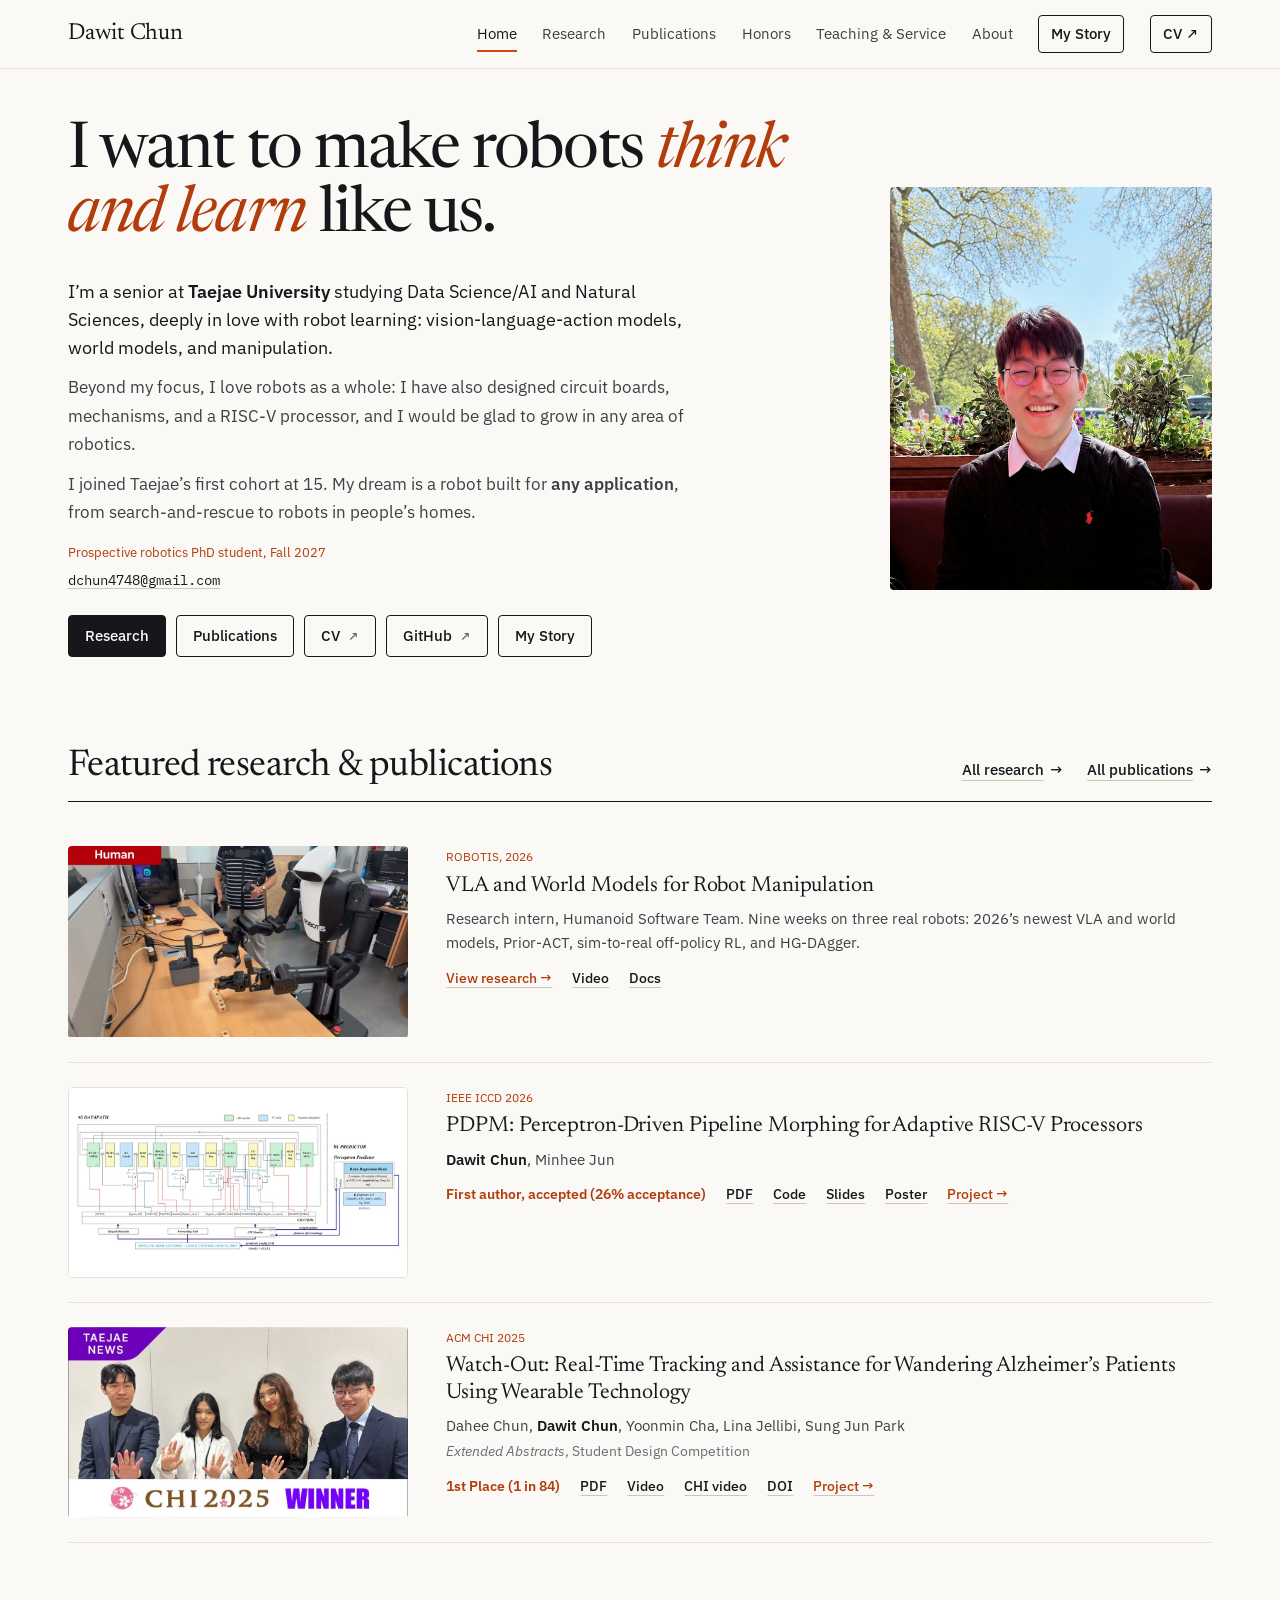
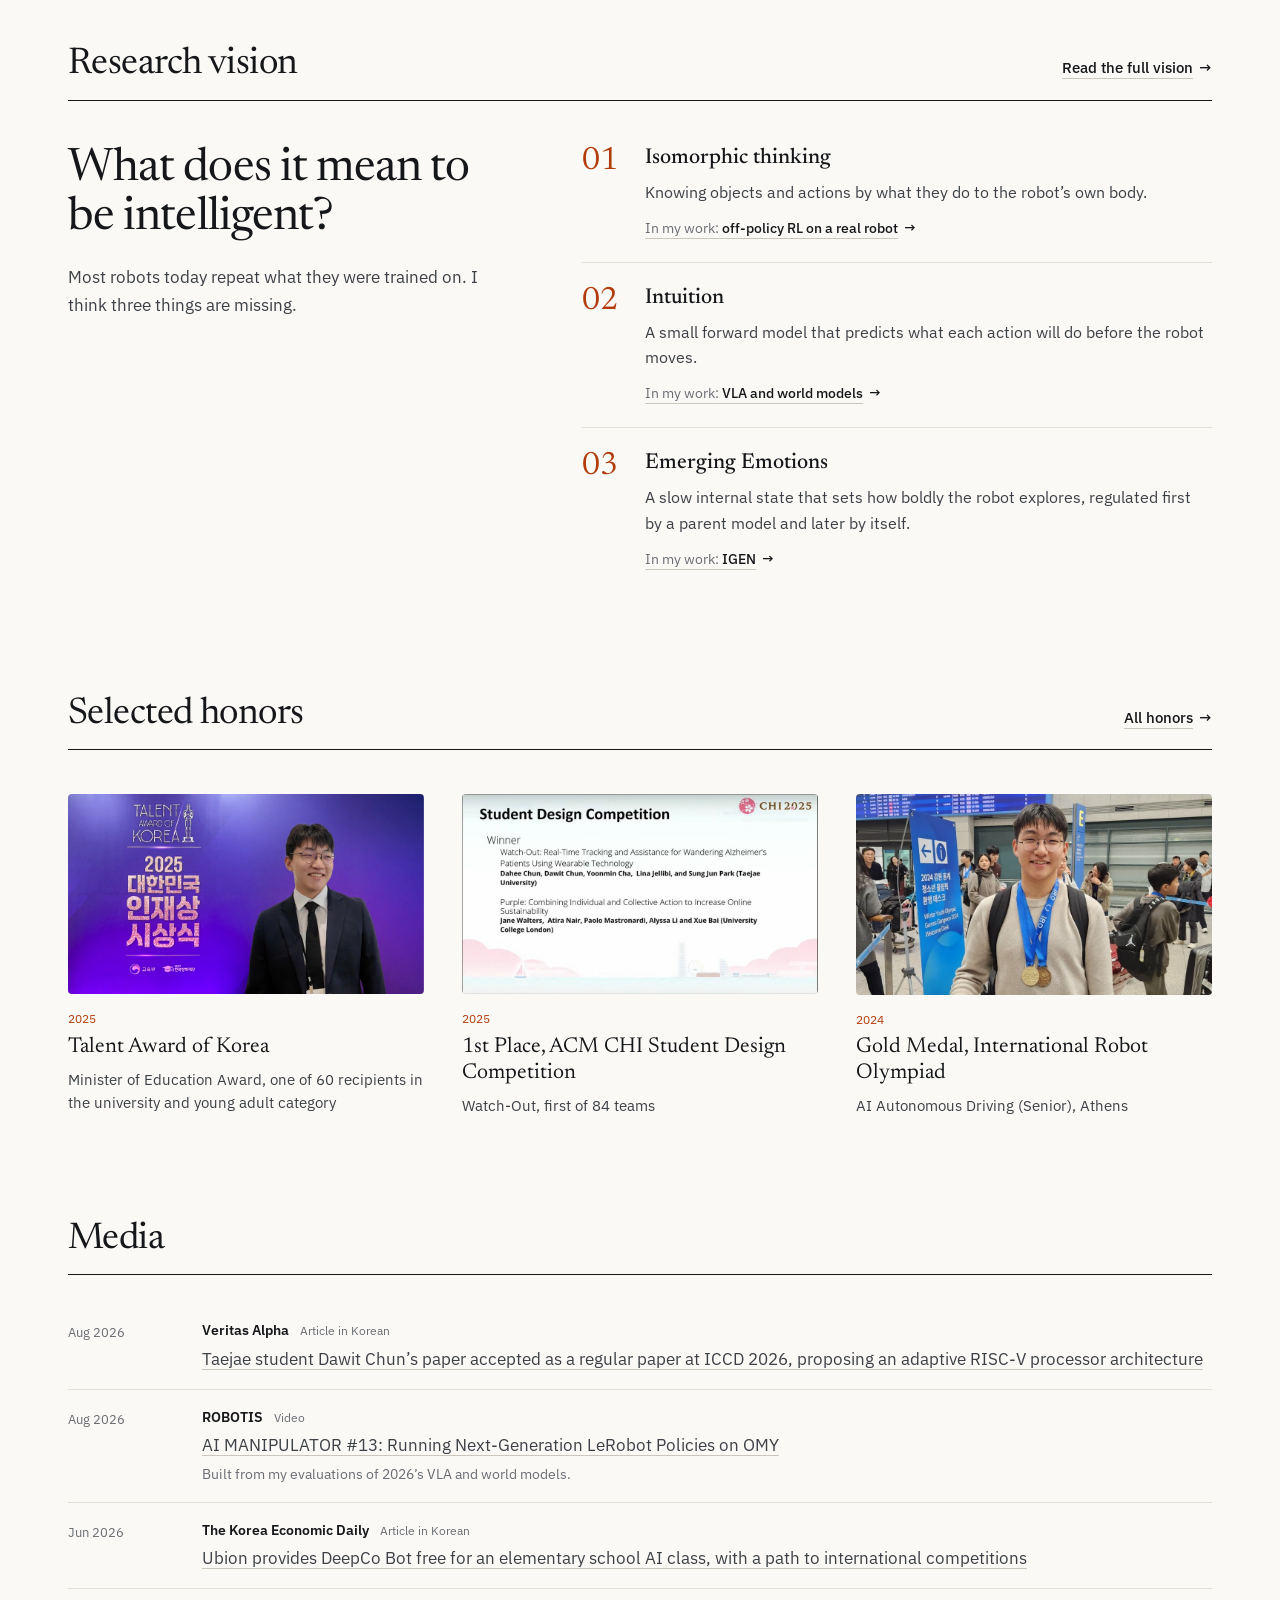
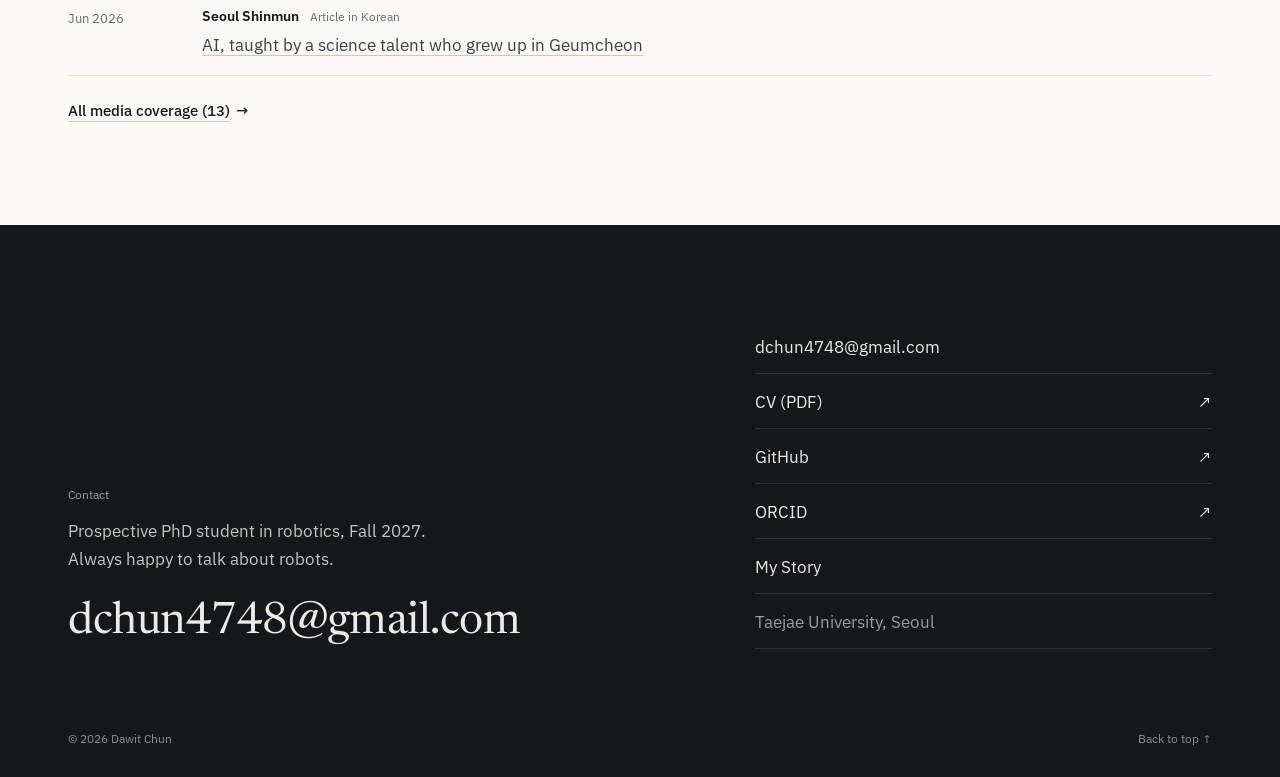
==== index.html @ 37a3cd51 "PDPM: ICCD 2026 slides (PDF and PowerPoint) and A0 poster" ====
<!DOCTYPE html>
<html lang="en">
<head>
  <meta charset="utf-8">
  <meta name="viewport" content="width=device-width, initial-scale=1">
  <title>Dawit Chun</title>
  <meta name="description" content="Dawit Chun, robot learning researcher and prospective PhD student for Fall 2027. Vision-language-action models, world models, and robot manipulation.">
  <link rel="canonical" href="https://da-dawit.github.io/">
  <meta property="og:type" content="profile">
  <meta property="og:site_name" content="Dawit Chun">
  <meta property="og:title" content="Dawit Chun">
  <meta property="og:description" content="Dawit Chun, robot learning researcher and prospective PhD student for Fall 2027. Vision-language-action models, world models, and robot manipulation.">
  <meta property="og:url" content="https://da-dawit.github.io/">
  <meta property="og:image" content="https://da-dawit.github.io/assets/figures/home/portrait.jpg">
  <meta property="og:image:alt" content="Dawit Chun">
  <meta name="twitter:card" content="summary">
  <script type="application/ld+json">{"@context": "https://schema.org", "@type": "WebSite", "name": "Dawit Chun", "alternateName": ["da-dawit.github.io"], "url": "https://da-dawit.github.io/"}</script>
  <script type="application/ld+json">{"@context": "https://schema.org", "@type": "Person", "@id": "https://da-dawit.github.io/#dawit", "name": "Dawit Chun", "url": "https://da-dawit.github.io/", "image": "https://da-dawit.github.io/assets/figures/home/portrait.jpg", "description": "Robot learning researcher and prospective PhD student for Fall 2027, working on vision-language-action models, world models, and robot manipulation.", "affiliation": {"@type": "CollegeOrUniversity", "name": "Taejae University", "url": "https://www.taejae.ac.kr"}, "knowsAbout": ["Robot learning", "Vision-language-action models", "World models", "Robot manipulation", "Imitation learning"], "sameAs": ["https://scholar.google.com/citations?user=zwaExRQAAAAJ", "https://orcid.org/0009-0002-4563-363X", "https://github.com/da-dawit"]}</script>
  <link rel="icon" href="assets/favicon.svg" type="image/svg+xml">
  <script>document.documentElement.classList.add('js')</script>
  <link rel="preconnect" href="https://fonts.googleapis.com">
  <link rel="preconnect" href="https://fonts.gstatic.com" crossorigin>
  <link rel="stylesheet" href="https://fonts.googleapis.com/css2?family=IBM+Plex+Mono:wght@400;500&family=IBM+Plex+Sans:ital,wght@0,400;0,500;0,600;1,400&family=Newsreader:ital,opsz,wght@0,6..72,300..600;1,6..72,300..600&display=swap">
  <link rel="stylesheet" href="assets/css/style.css?v=202611020200">
  <script src="assets/js/main.js?v=202611020200" defer></script>
</head>
<body id="top">
  <a class="skip-link" href="#main">Skip to content</a>

  <header class="site-header">
    <div class="container site-header__inner">
      <a class="brand" href="index.html">Dawit Chun</a>
      <button class="nav-toggle" type="button" aria-expanded="false" aria-controls="site-nav" aria-label="Open menu">
        <span class="nav-toggle__bar"></span>
        <span class="nav-toggle__bar"></span>
      </button>
      <nav class="nav" id="site-nav" aria-label="Primary">
        <ul class="nav__list">
          <li><a class="nav__link" href="index.html" aria-current="page">Home</a></li>
          <li><a class="nav__link" href="research.html">Research</a></li>
          <li><a class="nav__link" href="publications.html">Publications</a></li>
          <li><a class="nav__link" href="honors.html">Honors</a></li>
          <li><a class="nav__link" href="teaching.html">Teaching &amp; Service</a></li>
          <li><a class="nav__link" href="journey.html">About</a></li>
          <li><a class="nav__link nav__link--btn" href="story.html">My Story</a></li>
          <li><a class="nav__link nav__link--cv" href="assets/CV_DawitChun.pdf" target="_blank" rel="noopener">CV <span aria-hidden="true">↗</span></a></li>
        </ul>
      </nav>
    </div>
  </header>

  <main id="main">
    <section class="hero">
      <div class="container hero__grid">
        <div class="hero__text">
          <h1 class="hero__title intro" style="--i: 0">I want to make robots <em>think and learn</em> like us.</h1>
          <p class="hero__lede intro" style="--i: 2">I’m a senior at <strong>Taejae University</strong> studying Data Science/AI and Natural Sciences, deeply in love with robot learning: vision-language-action models, world models, and manipulation.</p>
          <p class="hero__story intro" style="--i: 3">Beyond my focus, I love robots as a whole: I have also designed circuit boards, mechanisms, and a RISC-V processor, and I would be glad to grow in any area of robotics.</p>
          <p class="hero__story intro" style="--i: 4">I joined Taejae’s first cohort at 15. My dream is a robot built for <strong>any application</strong>, from search-and-rescue to robots in people’s homes.</p>
          <p class="hero__status intro" style="--i: 5">Prospective robotics PhD student, Fall 2027</p>
          <p class="hero__contact intro" style="--i: 5"><a href="mailto:dchun4748@gmail.com">dchun4748@gmail.com</a></p>
          <div class="hero__actions intro" style="--i: 6">
            <a class="btn btn--solid" href="research.html">Research</a>
            <a class="btn" href="publications.html">Publications</a>
            <a class="btn" href="assets/CV_DawitChun.pdf" target="_blank" rel="noopener">CV <span class="btn__ext" aria-hidden="true">↗</span></a>
            <a class="btn" href="https://github.com/da-dawit" target="_blank" rel="noopener">GitHub <span class="btn__ext" aria-hidden="true">↗</span></a>
            <a class="btn" href="story.html">My Story</a>
          </div>
        </div>
        <figure class="hero__portrait intro" style="--i: 2">
          <img src="assets/figures/home/portrait.jpg" width="716" height="806" alt="Dawit Chun smiling at an outdoor table, with trees and plants behind him">
        </figure>
      </div>
    </section>

    <section class="section" id="featured" aria-labelledby="featured-title">
      <div class="container">
        <header class="bar reveal">
          <h2 class="bar__title" id="featured-title">Featured research &amp; publications</h2>
          <p class="bar__links"><a class="link-arrow bar__link" href="research.html">All research</a><a class="link-arrow bar__link" href="publications.html">All publications</a></p>
        </header>
        <ol class="works">
          <li class="work reveal">
            <a class="work__media" href="research.html#robot-learning" tabindex="-1" aria-hidden="true"><video data-teaser muted loop playsinline preload="metadata" width="960" height="540" poster="assets/figures/home/robotis-teaser-poster.jpg"><source src="assets/figures/home/robotis-teaser.mp4" type="video/mp4"></video></a>
            <div class="work__body">
              <p class="work__label">ROBOTIS, 2026</p>
              <h3 class="work__title"><a href="research.html#robot-learning">VLA and World Models for Robot Manipulation</a></h3>
              <p class="work__meta">Research intern, Humanoid Software Team. Nine weeks on three real robots: 2026’s newest VLA and world models, Prior-ACT, sim-to-real off-policy RL, and HG-DAgger.</p>
              <div class="work__links"><a class="pill-link pill-link--accent" href="research.html#robot-learning">View research →</a><a class="pill-link" href="https://www.youtube.com/watch?v=lZhRQvXYnh8" target="_blank" rel="noopener">Video</a><a class="pill-link" href="https://docs.robotis.com/docs/systems/omy/resources/technical_story/vla_lerobotnative" target="_blank" rel="noopener">Docs</a></div>
            </div>
          </li>
          <li class="work reveal">
            <a class="work__media work__media--light" href="research.html#pdpm" tabindex="-1" aria-hidden="true"><img src="assets/figures/home/pdpm-architecture-card.jpg" width="960" height="540" loading="lazy" alt=""></a>
            <div class="work__body">
              <p class="work__label">IEEE ICCD 2026</p>
              <h3 class="work__title"><a href="research.html#pdpm">PDPM: Perceptron-Driven Pipeline Morphing for Adaptive RISC-V Processors</a></h3>
              <p class="work__authors"><strong>Dawit Chun</strong>, Minhee Jun</p>
              <div class="work__links"><span class="badge">First author, accepted (26% acceptance)</span><a class="pill-link" href="assets/papers/PDPM_ICCD2026.pdf" target="_blank" rel="noopener">PDF</a><a class="pill-link" href="https://github.com/da-dawit/pdpm-riscv" target="_blank" rel="noopener">Code</a><a class="pill-link" href="assets/papers/PDPM_ICCD2026_Slides.pdf" target="_blank" rel="noopener">Slides</a><a class="pill-link" href="assets/papers/PDPM_ICCD2026_Poster.pdf" target="_blank" rel="noopener">Poster</a><a class="pill-link pill-link--accent" href="research.html#pdpm">Project →</a></div>
            </div>
          </li>
          <li class="work reveal">
            <a class="work__media" href="research.html#watch-out" tabindex="-1" aria-hidden="true"><img src="assets/figures/home/chi-winner.jpg" width="960" height="540" loading="lazy" alt=""></a>
            <div class="work__body">
              <p class="work__label">ACM CHI 2025</p>
              <h3 class="work__title"><a href="research.html#watch-out">Watch-Out: Real-Time Tracking and Assistance for Wandering Alzheimer’s Patients Using Wearable Technology</a></h3>
              <p class="work__authors">Dahee Chun, <strong>Dawit Chun</strong>, Yoonmin Cha, Lina Jellibi, Sung Jun Park</p>
              <p class="work__note"><em>Extended Abstracts</em>, Student Design Competition</p>
              <div class="work__links"><span class="badge">1st Place (1 in 84)</span><a class="pill-link" href="assets/papers/CHI-EA_2025_Watch-Out.pdf" target="_blank" rel="noopener">PDF</a><a class="pill-link" href="https://www.youtube.com/watch?v=WSm2qbQmpsE" target="_blank" rel="noopener">Video</a><a class="pill-link" href="https://drive.google.com/file/d/1smQo4gkjn_XBv_LhGBViDvRF5Brs_aeZ/view?usp=sharing" target="_blank" rel="noopener">CHI video</a><a class="pill-link" href="https://doi.org/10.1145/3706599.3720308" target="_blank" rel="noopener">DOI</a><a class="pill-link pill-link--accent" href="research.html#watch-out">Project →</a></div>
            </div>
          </li>
        </ol>
      </div>
    </section>

    <section class="section" id="vision" aria-labelledby="vision-title">
      <div class="container">
        <header class="bar reveal">
          <h2 class="bar__title" id="vision-title">Research vision</h2>
          <a class="link-arrow bar__link" href="#vision-essay">Read the full vision</a>
        </header>
        <div class="vision">
          <div class="vision__intro reveal">
            <p class="vision__q">What does it mean to be intelligent?</p>
            <p class="vision__lead">Most robots today repeat what they were trained on. I think three things are missing.</p>
          </div>
          <ol class="theses">
            <li class="thesis reveal">
              <span class="thesis__num">01</span>
              <h3 class="thesis__name">Isomorphic thinking</h3>
              <p>Knowing objects and actions by what they do to the robot’s own body.</p>
              <a class="thesis__link link-arrow" href="research.html#off-policy-rl"><span>In my work:</span> off-policy RL on a real robot</a>
            </li>
            <li class="thesis reveal">
              <span class="thesis__num">02</span>
              <h3 class="thesis__name">Intuition</h3>
              <p>A small forward model that predicts what each action will do before the robot moves.</p>
              <a class="thesis__link link-arrow" href="research.html#benchmarking"><span>In my work:</span> VLA and world models</a>
            </li>
            <li class="thesis reveal">
              <span class="thesis__num">03</span>
              <h3 class="thesis__name">Emerging Emotions</h3>
              <p>A slow internal state that sets how boldly the robot explores, regulated first by a parent model and later by itself.</p>
              <a class="thesis__link link-arrow" href="research.html#igen"><span>In my work:</span> IGEN</a>
            </li>
          </ol>
        </div>
      </div>
    </section>

    <section class="section" id="honors" aria-labelledby="honors-title">
      <div class="container">
        <header class="bar reveal">
          <h2 class="bar__title" id="honors-title">Selected honors</h2>
          <a class="link-arrow bar__link" href="honors.html">All honors</a>
        </header>
        <ol class="honors reveal">
          <li class="honor"><a class="honor__media" href="honors.html#talent-award" tabindex="-1" aria-hidden="true"><img src="assets/figures/home/honor-talent.jpg" width="960" height="540" loading="lazy" alt=""></a><span class="honor__year">2025</span><h3 class="honor__name"><a href="honors.html#talent-award">Talent Award of Korea</a></h3><p class="honor__meta">Minister of Education Award, one of 60 recipients in the university and young adult category</p></li>
          <li class="honor"><a class="honor__media" href="honors.html#chi-2025" tabindex="-1" aria-hidden="true"><img src="assets/figures/home/honor-chi.jpg" width="960" height="540" loading="lazy" alt=""></a><span class="honor__year">2025</span><h3 class="honor__name"><a href="honors.html#chi-2025">1st Place, ACM CHI Student Design Competition</a></h3><p class="honor__meta">Watch-Out, first of 84 teams</p></li>
          <li class="honor"><a class="honor__media" href="honors.html#iro-gold-2024" tabindex="-1" aria-hidden="true"><img src="assets/figures/home/honor-iro.jpg" width="960" height="540" loading="lazy" alt=""></a><span class="honor__year">2024</span><h3 class="honor__name"><a href="honors.html#iro-gold-2024">Gold Medal, International Robot Olympiad</a></h3><p class="honor__meta">AI Autonomous Driving (Senior), Athens</p></li>
        </ol>
      </div>
    </section>

    <section class="section" id="media" aria-labelledby="media-title">
      <div class="container">
        <header class="bar reveal">
          <h2 class="bar__title" id="media-title">Media</h2>
        </header>
        <ol class="media reveal">
          <li class="media__item"><time datetime="2026-08-25">Aug 2026</time><div><p class="media__src">Veritas Alpha <span class="media__kind">Article in Korean</span></p><a class="media__title" href="https://www.veritas-a.com/news/articleView.html?idxno=624492" target="_blank" rel="noopener">Taejae student Dawit Chun’s paper accepted as a regular paper at ICCD 2026, proposing an adaptive RISC-V processor architecture</a></div></li>
          <li class="media__item"><time datetime="2026-08-24">Aug 2026</time><div><p class="media__src">ROBOTIS <span class="media__kind">Video</span></p><a class="media__title" href="https://www.youtube.com/watch?v=lZhRQvXYnh8" target="_blank" rel="noopener">AI MANIPULATOR #13: Running Next-Generation LeRobot Policies on OMY</a><p class="media__note">Built from my evaluations of 2026’s VLA and world models.</p></div></li>
          <li class="media__item"><time datetime="2026-06-30">Jun 2026</time><div><p class="media__src">The Korea Economic Daily <span class="media__kind">Article in Korean</span></p><a class="media__title" href="https://www.hankyung.com/article/202606306715O" target="_blank" rel="noopener">Ubion provides DeepCo Bot free for an elementary school AI class, with a path to international competitions</a></div></li>
          <li class="media__item"><time datetime="2026-06-19">Jun 2026</time><div><p class="media__src">Seoul Shinmun <span class="media__kind">Article in Korean</span></p><a class="media__title" href="https://go.seoul.co.kr/news/newsView.php?id=20260619500173" target="_blank" rel="noopener">AI, taught by a science talent who grew up in Geumcheon</a></div></li>
        </ol>
        <p class="media__more reveal"><a class="link-arrow" href="#all-media">All media coverage (13)</a></p>
      </div>
    </section>

  <dialog class="modal" id="vision-essay" aria-label="Research vision">
    <button class="modal__close" type="button" aria-label="Close"><svg viewBox="0 0 24 24" fill="none" stroke="currentColor" stroke-width="1.6" aria-hidden="true"><path d="M6 6l12 12M18 6L6 18"/></svg></button>
    <div class="modal__inner">
      <p class="modal__kicker">Research vision</p>
      <h2 class="essay__title">What does it mean to be intelligent?</h2>
      <p class="essay__lead">Since my first year of university, one question has been behind everything I’ve worked on: what is so different about how humans think compared to robots? Intelligence is hard to define. Like “love,” we nod at the word and move on. But I believe finding the right definition is how we find the next path for robotics.</p>

        <div class="argument">
          <div class="reveal">
            <img class="photo" src="assets/images/Chinese%20Room%20Test.png" width="1100" height="628" loading="lazy" alt="Illustration of Searle’s Chinese Room: a person inside a room uses a rule book to turn the Chinese characters passed in into replies passed out">
          </div>
          <div class="reveal">
            <p class="argument__label">John Searle’s Chinese Room</p>
            <p>Give the room a Chinese sentence, and the machine inside follows a huge rule book to produce a reply. From the outside, the person receiving it thinks, “this machine <strong>knows</strong> Chinese.”</p>
            <p>That is exactly the part we need to figure out. Do robots know the world? Can they separate their own identity and compare it with the environment? Turing tried to answer this with the <strong>Turing test</strong>.</p>
          </div>
        </div>

        <div class="argument">
          <div class="reveal">
            <p class="argument__label">Douglas Hofstadter’s <em>Gödel, Escher, Bach</em></p>
            <p>My favorite book. Hofstadter says,</p>
            <blockquote class="pull-quote">Intelligence is defined by the <strong>ease</strong> of switching between <strong>I (Intelligence)</strong> and <strong>M (Machine)</strong> Mode…</blockquote>
          </div>
          <div class="figure-pair reveal">
            <img class="photo" src="assets/images/GEB.png" width="402" height="616" loading="lazy" alt="Cover of Gödel, Escher, Bach: an Eternal Golden Braid by Douglas R. Hofstadter">
            <img class="photo" src="assets/images/hofstadter.png" width="894" height="490" loading="lazy" alt="Douglas Hofstadter in his study">
          </div>
        </div>

        <div class="ideas">
          <div class="ideas__intro reveal">
            <h3 class="ideas__title">What I think robots are missing</h3>
            <p class="ideas__lead">An intelligent system can think out of the box, <strong>purposely putting itself out of distribution</strong>. Most robots today stay in M mode, repeating what they were trained on. So how does a robot get an “I” mode? I think it needs three things.</p>
          </div>
          <ol class="ideas__list">
            <li class="idea reveal">
              <div><span class="idea__num">01</span>
              <h4 class="idea__name">Isomorphic thinking</h4></div>
              <p>We decode new knowledge through what we already remember: “1, 2, 3, 4 …” can feel like walking up stairs. A robot should map the world onto its own <strong>embodiment</strong> the same way, knowing objects and actions by what they do to its body: contact, force, displacement. VLAs trained on demonstrations map pixels to actions instead, and in my tests one that succeeded at the center of a table failed a few centimeters off it. The robot’s own rollouts, through RL or teacher-student training, can help close that gap.</p>
            </li>
            <li class="idea reveal">
              <div><span class="idea__num">02</span>
              <h4 class="idea__name">Intuition</h4></div>
              <p>Kahneman’s System 1: fast heuristics and <strong>gut feeling</strong>. For a robot, that could be a small forward model that predicts what each candidate action will do to its body and the scene before it moves, cheap enough to run at every step. Large language models in today’s robots mostly name the target or condition visual features. When instructions are scarce or vague, a robot should still infer what to do from its own predictions, without retraining.</p>
            </li>
            <li class="idea reveal">
              <div><span class="idea__num">03</span>
              <h4 class="idea__name">Emerging Emotions</h4></div>
              <p>Emotions could emerge through parent-child relationships, since that is how we learn them: a parent soothes a crying baby until the child can calm itself. In a robot, an emotion could be a slow internal state that sets how boldly it explores, regulated first by a parent model and later by itself. In a full sensor suit, impact becomes <strong>pain</strong>, strain becomes fatigue, and low battery becomes hunger. Pain should weaken motors and add sensor noise rather than subtract reward, growing as the robot nears breaking, a mild form of death.</p>
            </li>
          </ol>
        </div>

        <div class="closing reveal">
          <p class="closing__text">With this big dream in hand, I’ve been <strong>inserting (some) intelligence into machines!</strong></p>
          <a class="link-arrow link-arrow--strong" href="research.html">Research</a>
        </div>

        <nav class="tree tree--rail reveal" aria-label="How my research and work connect">
          <p class="tree__root">Robots that think and learn like us</p>
          <ul class="tree__branches">
            <li class="tree__branch tree__branch--main">
              <p class="tree__label">Robot learning</p>
              <ul class="tree__leaves">
                <li><a href="research.html#benchmarking"><span class="tree__name">VLA and world models</span><span class="tree__meta">ROBOTIS, 2026</span></a></li>
                <li><a href="research.html#prior-act"><span class="tree__name">Prior-ACT</span><span class="tree__meta">ROBOTIS, 2026</span></a></li>
                <li><a href="research.html#off-policy-rl"><span class="tree__name">Sim-to-real off-policy RL</span><span class="tree__meta">ROBOTIS, 2026</span></a></li>
                <li><a href="research.html#hg-dagger"><span class="tree__name">Human-in-the-loop and HG-DAgger</span><span class="tree__meta">ROBOTIS, 2026</span></a></li>
                <li><a href="research.html#igen"><span class="tree__name">IGEN</span><span class="tree__meta">Ongoing</span></a></li>
              </ul>
            </li>
            <li class="tree__branch">
              <p class="tree__label">Autonomous robots</p>
              <ul class="tree__leaves">
                <li><a href="research.html#ubion"><span class="tree__name">DeepCo car and board</span><span class="tree__meta">Ubion, 2024–25</span></a></li>
              </ul>
            </li>
            <li class="tree__branch">
              <p class="tree__label">Computer architecture</p>
              <ul class="tree__leaves">
                <li><a href="research.html#pdpm"><span class="tree__name">PDPM</span><span class="tree__meta">IEEE ICCD 2026</span></a></li>
              </ul>
            </li>
            <li class="tree__branch">
              <p class="tree__label">Brain-computer interfaces</p>
              <ul class="tree__leaves">
                <li><a href="research.html#iphoneme"><span class="tree__name">iPhoneme</span><span class="tree__meta">arXiv 2026</span></a></li>
              </ul>
            </li>
            <li class="tree__branch">
              <p class="tree__label">Assistive and safety systems</p>
              <ul class="tree__leaves">
                <li><a href="research.html#watch-out"><span class="tree__name">Watch-Out</span><span class="tree__meta">ACM CHI 2025</span></a></li>
                <li><a href="research.html#smart-window"><span class="tree__name">Smart Emergency Window</span><span class="tree__meta">JKSCI 2025</span></a></li>
              </ul>
            </li>
          </ul>
        </nav>
    </div>
  </dialog>
  <dialog class="modal modal--list" id="all-media" aria-label="Media coverage">
    <button class="modal__close" type="button" aria-label="Close"><svg viewBox="0 0 24 24" fill="none" stroke="currentColor" stroke-width="1.6" aria-hidden="true"><path d="M6 6l12 12M18 6L6 18"/></svg></button>
    <div class="modal__inner">
      <header class="bar">
        <h2 class="bar__title">Media coverage</h2>
      </header>
      <ol class="media">
        <li class="media__item"><time datetime="2026-08-25">Aug 2026</time><div><p class="media__src">Veritas Alpha <span class="media__kind">Article in Korean</span></p><a class="media__title" href="https://www.veritas-a.com/news/articleView.html?idxno=624492" target="_blank" rel="noopener">Taejae student Dawit Chun’s paper accepted as a regular paper at ICCD 2026, proposing an adaptive RISC-V processor architecture</a></div></li>
        <li class="media__item"><time datetime="2026-08-24">Aug 2026</time><div><p class="media__src">ROBOTIS <span class="media__kind">Video</span></p><a class="media__title" href="https://www.youtube.com/watch?v=lZhRQvXYnh8" target="_blank" rel="noopener">AI MANIPULATOR #13: Running Next-Generation LeRobot Policies on OMY</a><p class="media__note">Built from my evaluations of 2026’s VLA and world models.</p></div></li>
        <li class="media__item"><time datetime="2026-06-30">Jun 2026</time><div><p class="media__src">The Korea Economic Daily <span class="media__kind">Article in Korean</span></p><a class="media__title" href="https://www.hankyung.com/article/202606306715O" target="_blank" rel="noopener">Ubion provides DeepCo Bot free for an elementary school AI class, with a path to international competitions</a></div></li>
        <li class="media__item"><time datetime="2026-06-19">Jun 2026</time><div><p class="media__src">Seoul Shinmun <span class="media__kind">Article in Korean</span></p><a class="media__title" href="https://go.seoul.co.kr/news/newsView.php?id=20260619500173" target="_blank" rel="noopener">AI, taught by a science talent who grew up in Geumcheon</a></div></li>
        <li class="media__item"><time datetime="2026-06-18">Jun 2026</time><div><p class="media__src">Munhwa Ilbo <span class="media__kind">Article in Korean</span></p><a class="media__title" href="https://v.daum.net/v/20260618075342421" target="_blank" rel="noopener">Geumcheon-gu: “Science talents who grew up here are giving back”</a></div></li>
        <li class="media__item"><time datetime="2026-06-18">Jun 2026</time><div><p class="media__src">Edaily <span class="media__kind">Photo article in Korean</span></p><a class="media__title" href="https://edaily.co.kr/News/Read?mediaCodeNo=257&amp;newsId=03001206645483032" target="_blank" rel="noopener">[Photo] The Geumcheon Science Cube Talent-Sharing Program</a></div></li>
        <li class="media__item"><time datetime="2026-01-05">Jan 2026</time><div><p class="media__src">eToday <span class="media__kind">Article in Korean</span></p><a class="media__title" href="https://www.etoday.co.kr/news/view/2542319" target="_blank" rel="noopener">Taejae first-cohort student Dawit Chun receives the ‘2025 Talent Award of Korea’</a></div></li>
        <li class="media__item"><time datetime="2025-12-30">Dec 2025</time><div><p class="media__src">Electronic Times <span class="media__kind">Article in Korean</span></p><a class="media__title" href="https://www.etnews.com/20251230000252" target="_blank" rel="noopener">[Edu Plus] Taejae University first-cohort student Dawit Chun wins the ‘2025 Talent Award of Korea’</a></div></li>
        <li class="media__item"><time datetime="2025-05-30">May 2025</time><div><p class="media__src">The Chosun Ilbo <span class="media__kind">Article in Korean</span></p><a class="media__title" href="https://n.news.naver.com/article/023/0003908242?sid=102" target="_blank" rel="noopener">A semester in Japan, a semester in the U.S.: a university that learns in the field around the world</a></div></li>
        <li class="media__item"><time datetime="2025-05-01">May 2025</time><div><p class="media__src">Taejae University <span class="media__kind">Video</span></p><a class="media__title" href="https://www.youtube.com/watch?v=WSm2qbQmpsE" target="_blank" rel="noopener">TAEJAE UNIVERSITY Wins First Place at CHI 2025 Student Design Competition!</a></div></li>
        <li class="media__item"><time datetime="2024-09-18">Sep 2024</time><div><p class="media__src">JoongAng Ilbo <span class="media__kind">Article in Korean</span></p><a class="media__title" href="https://v.daum.net/v/PvgEpZ6FW7" target="_blank" rel="noopener">“The biggest risk of my life”: one year of the ‘Taejae experiment’ through the eyes of 16-year-old twins</a></div></li>
        <li class="media__item"><time datetime="2023-08-30">Aug 2023</time><div><p class="media__src">Yonhap News TV <span class="media__kind">Video in Korean</span></p><a class="media__title" href="https://www.yonhapnewstv.co.kr/news/MYH20230830022600641" target="_blank" rel="noopener">Taejae holds its first entrance ceremony: can it get past the walls of conventional university education?</a></div></li>
        <li class="media__item"><time datetime="2023-08-30">Aug 2023</time><div><p class="media__src">The Herald Business <span class="media__kind">Article in Korean</span></p><a class="media__title" href="https://v.daum.net/v/4uaEW0bDFK" target="_blank" rel="noopener">‘Taejae,’ Korea’s answer to Minerva University, opens</a></div></li>
      </ol>
    </div>
  </dialog>
  </main>

  <footer class="site-footer" id="contact">
    <div class="container">
      <div class="footer__grid">
        <div>
          <p class="eyebrow">Contact</p>
          <p class="footer__lead">Prospective PhD student in robotics, Fall 2027. Always happy to talk about robots.</p>
          <a class="footer__email" href="mailto:dchun4748@gmail.com">dchun4748@gmail.com</a>
        </div>
        <ul class="footer__links">
          <li><a href="mailto:dchun4748@gmail.com">dchun4748@gmail.com</a></li>
          <li><a href="assets/CV_DawitChun.pdf" target="_blank" rel="noopener">CV (PDF) <span class="footer__arrow" aria-hidden="true">↗</span></a></li>
          <li><a href="https://github.com/da-dawit" target="_blank" rel="noopener">GitHub <span class="footer__arrow" aria-hidden="true">↗</span></a></li>
          <li><a href="https://orcid.org/0009-0002-4563-363X" target="_blank" rel="noopener">ORCID <span class="footer__arrow" aria-hidden="true">↗</span></a></li>
          <li><a href="story.html">My Story</a></li>
          <li><span>Taejae University, Seoul</span></li>
        </ul>
      </div>
      <div class="footer__bottom">
        <span>© <span data-year>2026</span> Dawit Chun</span>
        <a href="#top">Back to top ↑</a>
      </div>
    </div>
  </footer>
</body>
</html>
---- assets/css/style.css ----
/* ==========================================================================
   Dawit Chun, portfolio (v2)
   Paper, ink, and one accent: rescue orange.
   ========================================================================== */

:root {
  --bg: #faf9f6;          /* paper */
  --surface: #f1efe9;     /* a shade darker than paper */
  --card: #ffffff;
  --ink: #15171a;
  --ink-2: #3d4046;
  --muted: #6a6d74;
  --hair: #e3e0d8;
  --hair-2: #cbc7bd;
  --accent: #d24a12;      /* graphics: bars, dots, rules */
  --accent-ink: #b23c0b;  /* the accent as text, readable on paper */
  --accent-soft: #fbe9dd;

  --serif: "Newsreader", Georgia, "Times New Roman", serif;
  --sans: "IBM Plex Sans", system-ui, -apple-system, "Segoe UI", Roboto, sans-serif;
  --mono: "IBM Plex Mono", ui-monospace, SFMono-Regular, Menlo, Consolas, monospace;

  --container: 1240px;
  --gutter: clamp(20px, 4vw, 48px);
  --header-h: 68px;
  --radius: 4px;
  --ease: cubic-bezier(.2, .7, .2, 1);
}

*, *::before, *::after { box-sizing: border-box; }

html {
  -webkit-text-size-adjust: 100%;
  scroll-padding-top: calc(var(--header-h) + 24px);
}

@media (prefers-reduced-motion: no-preference) {
  html { scroll-behavior: smooth; }
}

body {
  margin: 0;
  background: var(--bg);
  color: var(--ink);
  font-family: var(--sans);
  font-size: 17px;
  line-height: 1.65;
  -webkit-font-smoothing: antialiased;
  -moz-osx-font-smoothing: grayscale;
  text-rendering: optimizeLegibility;
}

img { display: block; max-width: 100%; height: auto; }
a { color: inherit; }
p { margin: 0 0 1em; }
p:last-child { margin-bottom: 0; }
strong { font-weight: 600; }
h1, h2, h3, h4 { margin: 0; }
::selection { background: var(--accent-soft); }

:focus-visible {
  outline: 2px solid var(--accent);
  outline-offset: 3px;
  border-radius: 2px;
}

.container {
  max-width: var(--container);
  margin-inline: auto;
  padding-inline: var(--gutter);
}

.skip-link {
  position: absolute;
  left: 16px;
  top: -100px;
  z-index: 100;
  padding: 10px 16px;
  background: var(--ink);
  color: var(--bg);
  text-decoration: none;
  border-radius: var(--radius);
}
.skip-link:focus { top: 16px; }

.text-link {
  text-decoration: underline;
  text-decoration-thickness: 1px;
  text-underline-offset: 3px;
  text-decoration-color: var(--hair-2);
  transition: color .2s ease, text-decoration-color .2s ease;
}
.text-link:hover { color: var(--accent-ink); text-decoration-color: currentColor; }

/* Shared type
   ========================================================================== */

.eyebrow,
.kicker {
  margin: 0 0 14px;
  font-family: var(--mono);
  font-size: .78rem;
  font-weight: 400;
  line-height: 1.5;
  letter-spacing: .01em;
  color: var(--muted);
}

.display {
  font-family: var(--serif);
  font-weight: 400;
  font-size: clamp(2.6rem, 5.6vw, 4.5rem);
  line-height: 1.02;
  letter-spacing: -.025em;
}
.display em { font-style: italic; }

.h2 {
  font-family: var(--serif);
  font-weight: 400;
  font-size: clamp(1.8rem, 3.2vw, 2.5rem);
  line-height: 1.1;
  letter-spacing: -.018em;
}

.lead {
  max-width: 64ch;
  margin-top: 22px;
  font-size: 1.125rem;
  line-height: 1.65;
  color: var(--ink-2);
}

/* Links and buttons
   ========================================================================== */

.pill-link {
  color: var(--ink);
  font-size: .9rem;
  font-weight: 500;
  line-height: 1.5;
  text-decoration: underline;
  text-decoration-thickness: 1px;
  text-underline-offset: 4px;
  text-decoration-color: var(--hair-2);
  transition: color .2s ease, text-decoration-color .2s ease;
}
.pill-link:hover { color: var(--accent-ink); text-decoration-color: currentColor; }
.pill-link--accent { color: var(--accent-ink); }

.link-arrow {
  display: inline-block;
  color: var(--ink);
  font-weight: 500;
  text-decoration: underline;
  text-decoration-thickness: 1px;
  text-underline-offset: 5px;
  text-decoration-color: var(--hair-2);
  transition: color .2s ease, text-decoration-color .2s ease;
}
/* inline-block keeps the arrow out of the underline */
.link-arrow::after {
  content: "→";
  display: inline-block;
  margin-left: .4em;
  transition: transform .25s var(--ease);
}
.link-arrow:hover { color: var(--accent-ink); text-decoration-color: currentColor; }
.link-arrow:hover::after { transform: translateX(3px); }
.link-arrow--strong { font-size: 1.02rem; }

.btn {
  display: inline-flex;
  align-items: center;
  gap: 8px;
  min-height: 42px;
  padding: 8px 16px;
  border: 1px solid var(--ink);
  border-radius: var(--radius);
  background: transparent;
  color: var(--ink);
  font-size: .92rem;
  font-weight: 500;
  line-height: 1.2;
  text-decoration: none;
  transition: background-color .2s ease, color .2s ease, border-color .2s ease;
}
.btn:hover { background: var(--ink); color: var(--bg); }
.btn--solid { background: var(--ink); color: var(--bg); }
.btn--solid:hover { background: var(--accent); border-color: var(--accent); color: #fff; }
.btn__ext { font-size: .85em; opacity: .7; }

.project__links,
.pub__links,
.stream__links,
.entry__links,
.page-links {
  display: flex;
  flex-wrap: wrap;
  align-items: baseline;
  gap: 6px 20px;
}

.badge {
  color: var(--accent-ink);
  font-size: .86rem;
  font-weight: 600;
}

/* Chips & tags
   ========================================================================== */

.chips,
.tags {
  display: flex;
  flex-wrap: wrap;
  gap: 8px;
  margin: 0;
  padding: 0;
  list-style: none;
}
.tags li {
  padding: 3px 9px;
  border: 1px solid var(--hair-2);
  border-radius: 3px;
  color: var(--ink-2);
  font-family: var(--mono);
  font-size: .74rem;
  line-height: 1.5;
}

/* Header
   ========================================================================== */

.site-header {
  position: sticky;
  top: 0;
  z-index: 50;
  background: rgba(250, 249, 246, .94);
  -webkit-backdrop-filter: saturate(160%) blur(10px);
  backdrop-filter: saturate(160%) blur(10px);
  border-bottom: 1px solid var(--hair);
}

.site-header__inner {
  display: flex;
  align-items: center;
  justify-content: space-between;
  gap: 24px;
  height: var(--header-h);
}

.brand {
  display: inline-flex;
  align-items: baseline;
  gap: 10px;
  font-family: var(--serif);
  font-size: 1.45rem;
  line-height: 1;
  letter-spacing: -.01em;
  text-decoration: none;
  white-space: nowrap;
}

.nav__list {
  display: flex;
  align-items: center;
  gap: clamp(16px, 2vw, 30px);
  margin: 0;
  padding: 0;
  list-style: none;
}

.nav__link {
  position: relative;
  display: inline-block;
  padding: 6px 0;
  color: var(--ink-2);
  font-size: .92rem;
  text-decoration: none;
  white-space: nowrap;
  transition: color .2s ease;
}
.nav__link:hover { color: var(--ink); }

.nav__link::after {
  content: "";
  position: absolute;
  left: 0;
  right: 0;
  bottom: 0;
  height: 2px;
  background: var(--accent);
  transform: scaleX(0);
  transform-origin: left;
  transition: transform .3s var(--ease);
}
.nav__link:hover::after { transform: scaleX(1); background: var(--hair-2); }
.nav__link[aria-current="page"] { color: var(--ink); }
.nav__link[aria-current="page"]::after { transform: scaleX(1); background: var(--accent); }

/* the CV sits apart as a small outlined button */
.nav__link--cv,
.nav__link--btn {
  padding: 6px 12px;
  border: 1px solid var(--ink);
  border-radius: var(--radius);
  color: var(--ink);
  font-weight: 500;
  transition: background-color .2s ease, color .2s ease;
}
.nav__link--cv::after,
.nav__link--btn::after { display: none; }
.nav__link--cv:hover,
.nav__link--btn:hover { background: var(--ink); color: var(--bg); }

.nav-toggle {
  display: none;
  position: relative;
  width: 44px;
  height: 44px;
  margin-right: -10px;
  padding: 0;
  border: 0;
  background: none;
  color: inherit;
  cursor: pointer;
}

.nav-toggle__bar {
  position: absolute;
  left: 11px;
  right: 11px;
  height: 1.5px;
  background: currentColor;
  transition: transform .3s var(--ease);
}
.nav-toggle__bar:first-child { top: 17px; }
.nav-toggle__bar:last-child { top: 25px; }

.site-header.is-open .nav-toggle__bar:first-child { transform: translateY(4px) rotate(45deg); }
.site-header.is-open .nav-toggle__bar:last-child { transform: translateY(-4px) rotate(-45deg); }

@media (max-width: 1040px) {
  :root { --header-h: 60px; }

  .nav-toggle { display: block; }

  .nav {
    position: absolute;
    top: 100%;
    left: 0;
    right: 0;
    display: none;
    background: var(--bg);
    border-bottom: 1px solid var(--ink);
  }
  .site-header.is-open .nav { display: block; }

  .nav__list {
    flex-direction: column;
    align-items: stretch;
    gap: 0;
    max-width: var(--container);
    margin-inline: auto;
    padding: 4px var(--gutter) 20px;
  }

  .nav__link {
    display: block;
    padding: 14px 0;
    border-bottom: 1px solid var(--hair);
    font-size: 1.08rem;
  }
  .nav__link::after { display: none; }
  .nav__link[aria-current="page"] { font-weight: 600; box-shadow: inset 3px 0 0 var(--accent); padding-left: 12px; }
  .nav__link--cv,
  .nav__link--btn { margin-top: 16px; padding: 12px 16px; border-bottom: 1px solid var(--ink); text-align: center; }
}

/* Home: hero
   ========================================================================== */

.hero { padding-block: clamp(32px, 4vw, 56px) clamp(32px, 4vw, 52px); }
.hero + .section { padding-top: clamp(24px, 3vw, 44px); }

.hero__grid {
  display: grid;
  grid-template-columns: minmax(0, 8fr) minmax(0, 3.4fr);
  gap: clamp(32px, 5vw, 80px);
  align-items: center;
}

.hero__title {
  max-width: 12.5em;
  margin: 0;
  font-family: var(--serif);
  font-weight: 400;
  font-size: clamp(2.5rem, 5vw, 4.3rem);
  line-height: 1;
  letter-spacing: -.03em;
}
.hero__title em { font-style: italic; color: var(--accent-ink); }

.hero__lede {
  max-width: 56ch;
  margin: clamp(20px, 2.6vw, 30px) 0 0;
  color: var(--ink);
  font-size: 1.12rem;
  line-height: 1.55;
}

.hero__story {
  max-width: 62ch;
  margin: 12px 0 0;
  color: var(--ink-2);
}
.hero__story strong { white-space: nowrap; }

.hero__status {
  margin: 16px 0 0;
  font-family: var(--mono);
  font-size: .8rem;
  color: var(--accent-ink);
}

.hero__contact {
  margin: 6px 0 0;
  font-family: var(--mono);
  font-size: .85rem;
}
.hero__contact a { color: var(--ink); text-decoration: underline; text-decoration-color: var(--hair-2); text-underline-offset: 3px; }
.hero__contact a:hover { color: var(--accent-ink); text-decoration-color: currentColor; }

.hero__actions {
  display: flex;
  flex-wrap: wrap;
  gap: 10px;
  margin-top: 24px;
}

.hero__portrait { margin: 0; }
.hero__portrait img {
  width: 100%;
  aspect-ratio: 4 / 5;
  object-fit: cover;
  object-position: 50% 40%;
  border-radius: var(--radius);
}

@media (max-width: 900px) {
  .hero__grid { grid-template-columns: 1fr; }
  .hero__portrait { order: -1; max-width: 180px; }
}

@media (max-width: 560px) {
  .hero__actions { gap: 8px; }
  .btn { min-height: 40px; padding: 7px 12px; font-size: .88rem; }
}

/* Sections
   ========================================================================== */

.section { padding-block: clamp(56px, 8vw, 104px); }
.section + .section { padding-top: 0; }

/* a section title sitting on a rule, with an optional link at the far end */
.bar {
  display: flex;
  flex-wrap: wrap;
  align-items: baseline;
  justify-content: space-between;
  gap: 8px 24px;
  margin-bottom: clamp(28px, 4vw, 44px);
  padding-bottom: 14px;
  border-bottom: 1px solid var(--ink);
}
.bar__title {
  font-family: var(--serif);
  font-weight: 400;
  font-size: clamp(1.7rem, 3vw, 2.3rem);
  line-height: 1.1;
  letter-spacing: -.015em;
}
.bar__link { font-size: .95rem; }

/* Home: featured research and publications, one list with a video or figure beside each
   ========================================================================== */

.bar__links { display: flex; flex-wrap: wrap; gap: 6px 24px; margin: 0; }

.works { margin: 0; padding: 0; list-style: none; }
.work {
  display: grid;
  grid-template-columns: minmax(0, 340px) minmax(0, 1fr);
  gap: clamp(20px, 3vw, 40px);
  align-items: start;
  padding: 24px 0;
  border-bottom: 1px solid var(--hair);
}
.work:first-child { padding-top: 0; }

.work__media {
  display: block;
  overflow: hidden;
  aspect-ratio: 16 / 9;
  border-radius: var(--radius);
  background: #0f1012;
}
.work__media video,
.work__media img {
  display: block;
  width: 100%;
  height: 100%;
  object-fit: cover;
  transition: transform .8s var(--ease);
}
.work__media:hover video,
.work__media:hover img { transform: scale(1.03); }
/* a figure on white: a hairline keeps its edge on the paper background */
.work__media--light { background: #fff; }
.work__media--light img { border: 1px solid var(--hair); border-radius: var(--radius); }

.work__label { margin: 0; font-family: var(--mono); font-size: .78rem; color: var(--accent-ink); }
.work__title {
  margin-top: 6px;
  font-family: var(--serif);
  font-weight: 400;
  font-size: clamp(1.2rem, 1.7vw, 1.42rem);
  line-height: 1.22;
  letter-spacing: -.005em;
}
.work__title a { text-decoration: none; background: linear-gradient(currentColor, currentColor) 0 100% / 0 1px no-repeat; transition: background-size .35s var(--ease); }
.work__title a:hover { background-size: 100% 1px; }
.work__authors,
.work__meta { margin: 8px 0 0; color: var(--ink-2); font-size: .95rem; line-height: 1.55; }
.work__authors strong { color: var(--ink); }
.work__note { margin: 2px 0 0; color: var(--muted); font-size: .88rem; }
.work__links { display: flex; flex-wrap: wrap; align-items: baseline; gap: 6px 20px; margin-top: 12px; }

@media (max-width: 760px) {
  .work { grid-template-columns: 1fr; gap: 14px; }
  .work__media { max-width: 520px; }
}

/* Home: selected honors
   ========================================================================== */

.honors {
  display: grid;
  grid-template-columns: repeat(3, minmax(0, 1fr));
  gap: clamp(20px, 3vw, 40px);
  margin: 0;
  padding: 0;
  list-style: none;
}
.honor { padding-top: 0; }
.honor__media { display: block; overflow: hidden; aspect-ratio: 16 / 9; margin-bottom: 14px; border-radius: var(--radius); background: #0f1012; }
.honor__year { display: block; }
.honor__media img { width: 100%; height: 100%; object-fit: cover; transition: transform .6s var(--ease); }
.honor__media:hover img { transform: scale(1.03); }
.honor__name a { text-decoration: none; }
.honor__name a:hover { color: var(--accent-ink); }
.honor__year { font-family: var(--mono); font-size: .78rem; color: var(--accent-ink); }
.honor__name { margin-top: 6px; font-family: var(--serif); font-weight: 400; font-size: 1.35rem; line-height: 1.2; }
.honor__meta { margin: 8px 0 0; color: var(--ink-2); font-size: .94rem; line-height: 1.5; }

@media (max-width: 800px) {
  .honors { grid-template-columns: 1fr; }
}

/* Home: media coverage
   ========================================================================== */

.media { margin: 0; padding: 0; list-style: none; }
.media__item {
  display: grid;
  grid-template-columns: 110px minmax(0, 1fr);
  gap: 24px;
  padding: 16px 0;
  border-bottom: 1px solid var(--hair);
}
.media__item:first-child { padding-top: 0; }
.media__item time { padding-top: 3px; font-family: var(--mono); font-size: .8rem; color: var(--muted); white-space: nowrap; }
.media__src { margin: 0 0 2px; font-size: .88rem; font-weight: 600; color: var(--ink); }
.media__kind { margin-left: 8px; font-family: var(--mono); font-size: .72rem; font-weight: 400; color: var(--muted); }
.media__title {
  color: var(--ink-2);
  text-decoration: underline;
  text-decoration-thickness: 1px;
  text-underline-offset: 4px;
  text-decoration-color: var(--hair-2);
  transition: color .2s ease, text-decoration-color .2s ease;
}
.media__title:hover { color: var(--accent-ink); text-decoration-color: currentColor; }
.media__note { margin: 4px 0 0; color: var(--muted); font-size: .88rem; }
.media__more { margin: 22px 0 0; font-size: .95rem; }

@media (max-width: 560px) {
  .media__item { grid-template-columns: 1fr; gap: 2px; }
}

/* Home: research vision, in short
   ========================================================================== */

.vision {
  display: grid;
  grid-template-columns: minmax(0, 5fr) minmax(0, 7fr);
  gap: clamp(32px, 5vw, 80px);
  align-items: start;
}

.vision__intro { position: sticky; top: calc(var(--header-h) + 32px); }

.vision__q {
  margin: 0;
  font-family: var(--serif);
  font-size: clamp(2rem, 3.6vw, 3rem);
  line-height: 1.06;
  letter-spacing: -.02em;
}
.vision__lead { margin-top: 20px; color: var(--ink-2); }

.theses {
  margin: 0;
  padding: 0;
  list-style: none;
  counter-reset: none;
}
.thesis {
  display: grid;
  grid-template-columns: 3.2rem minmax(0, 1fr);
  gap: 0 12px;
  padding: 22px 0;
  border-top: 1px solid var(--hair);
}
.thesis:first-child { padding-top: 0; border-top: 0; }
.thesis__num {
  grid-row: 1 / span 3;
  font-family: var(--serif);
  font-size: 2rem;
  line-height: 1;
  color: var(--accent-ink);
}
.thesis__name { font-family: var(--serif); font-weight: 500; font-size: 1.35rem; line-height: 1.25; }
.thesis p { margin: 8px 0 0; color: var(--ink-2); font-size: .98rem; }
.thesis__link { justify-self: start; margin-top: 10px; font-size: .9rem; }
.thesis__link span { color: var(--muted); font-weight: 400; }

@media (max-width: 900px) {
  .vision { grid-template-columns: 1fr; }
  .vision__intro { position: static; }
}

/* Inner pages
   ========================================================================== */

.page-head {
  padding-block: clamp(48px, 7vw, 96px) clamp(36px, 5vw, 60px);
}
.page-head .kicker { margin-bottom: 18px; }
.page-links { margin-top: 20px; }

.jump {
  display: flex;
  flex-wrap: wrap;
  gap: 8px 22px;
  margin-top: 28px;
  padding-top: 16px;
  border-top: 1px solid var(--hair);
}
.jump a {
  color: var(--ink-2);
  font-size: .93rem;
  text-decoration: none;
  transition: color .2s ease;
}
.jump a::before {
  content: "↓";
  margin-right: 6px;
  font-family: var(--mono);
  font-size: .8rem;
  color: var(--accent-ink);
}
.jump a:hover { color: var(--accent-ink); }

.group { padding-block: clamp(44px, 6vw, 80px); }

/* a section head sits on an ink rule inside the column, like the bars on the home page */
.group__head {
  margin-bottom: clamp(28px, 4vw, 44px);
  padding-bottom: 16px;
  border-bottom: 1px solid var(--ink);
}
.group__head .lead { margin-top: 12px; font-size: 1.04rem; }
.group__head + .pubs,
.group__head + .ts-list { border-top: 0; }
.group__head + .pubs > .pub:first-child { padding-top: 0; }

.group--tight { padding-block: clamp(32px, 4.5vw, 56px); }
.group--tight .group__head { margin-bottom: 22px; }
.group--tight .h2 { font-size: clamp(1.55rem, 2.6vw, 2.05rem); }
.group--tight:last-of-type { padding-bottom: clamp(64px, 9vw, 112px); }

/* Research: experience entries */

.entry { padding-block: 0 clamp(36px, 5vw, 56px); }
.entry + .entry { padding-top: clamp(36px, 5vw, 56px); border-top: 1px solid var(--hair); }

.entry__head {
  display: flex;
  flex-wrap: wrap;
  align-items: baseline;
  justify-content: space-between;
  gap: 6px 24px;
}

.entry__title {
  font-family: var(--serif);
  font-weight: 400;
  font-size: clamp(1.5rem, 2.4vw, 1.95rem);
  line-height: 1.1;
  letter-spacing: -.015em;
}

.entry__role {
  width: 100%;
  margin: 0;
  color: var(--ink-2);
  order: 3;
}

.entry__date {
  margin: 0;
  font-family: var(--mono);
  font-size: .8rem;
  color: var(--muted);
  white-space: nowrap;
}

.entry__summary {
  max-width: 68ch;
  margin-top: 18px;
  color: var(--ink-2);
}

.entry__links { margin-top: 16px; }
.entry .tags { margin-top: 28px; }
.entry__more { margin-top: 24px; }

.bullets {
  margin: 0;
  padding-left: 1.1em;
  color: var(--ink-2);
}
.bullets li + li { margin-top: 10px; }
.bullets li::marker { color: var(--accent); }
.bullets + .after-list { margin-top: 22px; }

.stream {
  display: grid;
  grid-template-columns: minmax(0, 5fr) minmax(0, 7fr);
  gap: clamp(28px, 4vw, 56px);
  align-items: start;
  padding: 32px 0;
  border-top: 1px solid var(--hair);
}
.stream--cont { padding-top: 0; border-top: 0; }

.thread__title {
  display: flex;
  gap: 12px;
  margin-bottom: 10px;
  font-family: var(--serif);
  font-size: 1.1rem;
  font-weight: 500;
  line-height: 1.3;
}

.thread__num {
  flex: none;
  padding-top: .35em;
  font-family: var(--mono);
  font-size: .7em;
  font-weight: 400;
  color: var(--accent-ink);
}

.stream__text p { color: var(--ink-2); font-size: .98rem; }
.stream__links { margin-top: 16px; }

@media (max-width: 900px) {
  .stream { grid-template-columns: 1fr; }
}

.oss__list {
  margin: 16px 0 0;
  padding: 0;
  list-style: none;
  border-top: 1px solid var(--hair);
}

.oss__row {
  display: grid;
  grid-template-columns: 200px minmax(0, 1fr) auto;
  gap: 8px 24px;
  align-items: baseline;
  padding: 14px 4px;
  border-bottom: 1px solid var(--hair);
  text-decoration: none;
  transition: background-color .2s ease;
}
.oss__row:hover { background: var(--surface); }

.oss__repo {
  font-family: var(--mono);
  font-size: .8rem;
  color: var(--ink);
}

.oss__desc { color: var(--ink-2); font-size: .95rem; line-height: 1.6; }
.oss__desc code { font-family: var(--mono); font-size: .85em; }

.oss__state { font-family: var(--mono); color: var(--muted); font-size: .78rem; }
.oss__state--merged { color: var(--accent-ink); font-weight: 500; }

@media (max-width: 700px) {
  .oss__row { grid-template-columns: minmax(0, 1fr) auto; }
  .oss__desc { grid-column: 1 / -1; grid-row: 2; }
}

/* Research: a project inside its window */

.project {
  display: grid;
  grid-template-columns: minmax(0, 4fr) minmax(0, 8fr);
  gap: clamp(32px, 5vw, 72px);
}

.project__meta {
  position: sticky;
  top: calc(var(--header-h) + 32px);
  align-self: start;
}

.project__kicker { margin: 0 0 12px; font-family: var(--mono); font-size: .78rem; line-height: 1.5; color: var(--muted); }

.project__title {
  font-family: var(--serif);
  font-weight: 400;
  font-size: clamp(1.9rem, 3vw, 2.5rem);
  line-height: 1.08;
  letter-spacing: -.015em;
}

.project__tagline {
  margin: 12px 0 0;
  font-size: 1.05rem;
  color: var(--ink-2);
}

.project__venue {
  margin: 18px 0 0;
  font-family: var(--mono);
  font-size: .8rem;
  color: var(--muted);
}

.project__badges:not(:empty) { margin-top: 8px; }
.project__links { margin-top: 16px; }

.project__note {
  margin: 14px 0 0;
  color: var(--muted);
  font-size: .82rem;
  line-height: 1.5;
}

.project__h {
  margin: 34px 0 10px;
  font-family: var(--serif);
  font-size: 1.3rem;
  font-weight: 500;
  line-height: 1.25;
  color: var(--ink);
}

.project__body > p,
.project__body > .bullets { color: var(--ink-2); }

.project__role {
  margin-top: 32px;
  padding: 18px 22px;
  border-left: 2px solid var(--accent);
  background: var(--surface);
  color: var(--ink-2);
  font-size: .98rem;
}

.project__role span {
  display: block;
  margin-bottom: 4px;
  font-family: var(--mono);
  font-size: .76rem;
  color: var(--accent-ink);
}

.project__body > .fig,
.project__body > .video-figure { margin: 28px 0 24px; }
.project__body > .fig:first-child,
.project__body > .video-figure:first-child { margin-top: 0; }

@media (max-width: 900px) {
  .project { grid-template-columns: 1fr; }
  .project__meta { position: static; }
}

/* Photos, figures, video
   ========================================================================== */

.photo {
  width: 100%;
  height: auto;
  border-radius: var(--radius);
}

.fig { margin: 0; }

.fig img,
.fig video {
  display: block;
  width: 100%;
  height: auto;
  border: 1px solid var(--hair);
  border-radius: var(--radius);
  background: #fff;
}

.fig a { display: block; cursor: zoom-in; }

.fig figcaption {
  grid-column: 1 / -1;
  margin-top: 10px;
  color: var(--muted);
  font-size: .85rem;
  line-height: 1.5;
}

/* Two images side by side at equal height: columns sized by aspect ratio */
.fig-pair {
  display: grid;
  grid-template-columns: var(--cols, 1.806fr .75fr);
  gap: 12px;
  align-items: start;
}

@media (max-width: 560px) {
  .fig-pair { grid-template-columns: 1fr; }
}

/* Smaller figure, centered in the column; caption stays centered under it */
.fig--center {
  max-width: var(--maxw, 520px);
  margin-inline: auto !important;
}
.fig--center figcaption { text-align: center; }
.fig--pixel img { image-rendering: pixelated; background: #000; }

.video-figure { margin: 0; }
.video-figure figcaption { margin-top: 10px; color: var(--muted); font-size: .85rem; }

.video {
  position: relative;
  aspect-ratio: 16 / 9;
  overflow: hidden;
  border-radius: var(--radius);
  background: #000;
}

.video__thumb {
  width: 100%;
  height: 100%;
  object-fit: cover;
  opacity: .82;
  transition: opacity .3s ease;
}
.video:hover .video__thumb { opacity: 1; }

.video__play {
  position: absolute;
  inset: 0;
  display: flex;
  align-items: center;
  justify-content: center;
}

.video__play::before {
  content: "";
  width: 68px;
  height: 68px;
  border-radius: 50%;
  background: rgba(250, 249, 246, .95);
  transition: transform .3s var(--ease), background-color .3s ease;
}
.video:hover .video__play::before { transform: scale(1.06); background: #fff; }

.video__play::after {
  content: "";
  position: absolute;
  margin-left: 5px;
  border-style: solid;
  border-width: 10px 0 10px 17px;
  border-color: transparent transparent transparent var(--accent);
}

.video iframe {
  position: absolute;
  inset: 0;
  width: 100%;
  height: 100%;
  border: 0;
}

/* Two portrait videos side by side */
.video-pair {
  display: grid;
  grid-template-columns: 1fr 1fr;
  gap: 12px;
}
.video-pair video {
  width: 100%;
  height: auto;
  border: 1px solid var(--hair);
  border-radius: var(--radius);
  background: #111;
}

/* Research cards (each opens a window)
   ========================================================================== */

.rcards {
  display: grid;
  grid-template-columns: repeat(2, minmax(0, 1fr));
  gap: clamp(28px, 3vw, 40px) clamp(20px, 3vw, 36px);
  margin-top: 30px;
}

.rcard {
  display: flex;
  flex-direction: column;
  text-decoration: none;
}

.rcard__media {
  display: block;
  aspect-ratio: 16 / 9;
  overflow: hidden;
  border-radius: var(--radius);
  background: var(--surface);
  box-shadow: inset 0 0 0 1px var(--hair);
}
.rcard__media img {
  width: 100%;
  height: 100%;
  object-fit: cover;
  transition: transform .6s var(--ease);
}
.rcard:hover .rcard__media img { transform: scale(1.03); }

.rcard__body {
  display: flex;
  flex: 1;
  flex-direction: column;
  padding-top: 16px;
}

.rcard__kicker {
  font-family: var(--mono);
  font-size: .76rem;
  line-height: 1.5;
  color: var(--muted);
}

.rcard__title {
  margin-top: 6px;
  font-family: var(--serif);
  font-size: clamp(1.3rem, 1.9vw, 1.55rem);
  line-height: 1.18;
  color: var(--ink);
  text-decoration: underline;
  text-decoration-thickness: 1px;
  text-underline-offset: 5px;
  text-decoration-color: transparent;
  transition: text-decoration-color .25s ease;
}
.rcard:hover .rcard__title { text-decoration-color: var(--accent); }

.rcard__desc {
  margin-top: 8px;
  color: var(--ink-2);
  font-size: .95rem;
  line-height: 1.6;
  text-wrap: pretty;
}

.rcard__meta {
  margin-top: 10px;
  color: var(--muted);
  font-size: .85rem;
  line-height: 1.5;
}
.rcard__meta .badge { display: block; margin: 4px 0 0; }

.rcard__more {
  align-self: flex-start;
  margin-top: auto;
  padding-top: 12px;
  color: var(--ink);
  font-size: .88rem;
  font-weight: 500;
}
.rcard__more::after {
  content: "→";
  display: inline-block;
  margin-left: .4em;
  transition: transform .25s var(--ease);
}
.rcard:hover .rcard__more { color: var(--accent-ink); }
.rcard:hover .rcard__more::after { transform: translateX(3px); }

/* a card that spans the row, image beside the text */
.rcard--wide {
  grid-column: 1 / -1;
  display: grid;
  grid-template-columns: minmax(0, 7fr) minmax(0, 5fr);
  gap: clamp(20px, 3vw, 40px);
  align-items: center;
}
.rcard--wide .rcard__media { aspect-ratio: 16 / 8; background: #fff; }
.rcard--wide .rcard__media img { object-fit: contain; padding: 14px; }
.rcard--wide .rcard__body { padding-top: 0; }
.rcard--wide .rcard__title { font-size: clamp(1.6rem, 2.4vw, 2rem); }

/* a card with links of its own (ROBOTIS's threads): "Read more" covers the card, the links sit above it */
.rcard--links { position: relative; }
.rcard--links .rcard__more { text-decoration: none; }
.rcard--links .rcard__more::before { content: ""; position: absolute; inset: 0; }
.rcard__links { display: flex; flex-wrap: wrap; gap: 2px 16px; margin-top: 10px; }
.rcard__links a {
  position: relative;
  z-index: 1;
  color: var(--ink-2);
  font-size: .85rem;
  font-weight: 500;
  line-height: 1.6;
  text-decoration: underline;
  text-decoration-thickness: 1px;
  text-underline-offset: 3px;
  text-decoration-color: var(--hair-2);
  transition: color .2s ease, text-decoration-color .2s ease;
}
.rcard__links a:hover { color: var(--accent-ink); text-decoration-color: currentColor; }

/* diagrams and renders on white, shown whole */
.rcard__media--light { background: #fff; }
.rcard__media--light img { object-fit: contain; padding: 10px; }

/* the two featured papers under ROBOTIS, and the rest of the work three to a row */
.rcards--pair { margin-top: clamp(40px, 5vw, 56px); padding-top: clamp(32px, 4vw, 44px); border-top: 1px solid var(--hair); }
.rcards--three { grid-template-columns: repeat(3, minmax(0, 1fr)); }
.rcards--three .rcard__title { font-size: clamp(1.2rem, 1.6vw, 1.35rem); }
.rcards--three .rcard__desc { font-size: .92rem; }

@media (max-width: 1000px) {
  .rcards--three { grid-template-columns: repeat(2, minmax(0, 1fr)); }
}

@media (max-width: 760px) {
  .rcards,
  .rcards--three { grid-template-columns: 1fr; }
  .rcard--wide { grid-template-columns: 1fr; }
  .rcard--wide .rcard__body { padding-top: 16px; }
}

/* Research: every project gets the same row, grouped by area
   ========================================================================== */

.areas { padding-bottom: clamp(64px, 9vw, 112px); }
.area {
  display: grid;
  grid-template-columns: 190px minmax(0, 1fr);
  gap: 16px 32px;
  padding: 40px 0;
  border-top: 1px solid var(--hair);
}
.area:first-child { border-top: 1px solid var(--ink); }
.area__label {
  position: sticky;
  top: calc(var(--header-h) + 24px);
  align-self: start;
  margin: 0;
  font-family: var(--serif);
  font-weight: 400;
  font-size: clamp(1.3rem, 2vw, 1.6rem);
  line-height: 1.15;
  letter-spacing: -.01em;
}
.area__rows { display: grid; gap: 44px; }

.proj {
  display: grid;
  grid-template-columns: minmax(0, 5fr) minmax(0, 7fr);
  gap: clamp(20px, 3vw, 32px);
  align-items: start;
}
.proj__media {
  display: block;
  overflow: hidden;
  aspect-ratio: 16 / 9;
  border-radius: var(--radius);
  background: #0f1012;
}
.proj__media img,
.proj__media video { display: block; width: 100%; height: 100%; object-fit: cover; transition: transform .6s var(--ease); }
a.proj__media:hover img,
a.proj__media:hover video { transform: scale(1.03); }
.proj__media--light { background: #fff; box-shadow: inset 0 0 0 1px var(--hair); }
.proj__media--light img,
.proj__media--light video { object-fit: contain; }
.proj__kicker { margin: 0; font-family: var(--mono); font-size: .78rem; color: var(--accent-ink); }
.proj__title {
  margin-top: 6px;
  font-family: var(--serif);
  font-weight: 400;
  font-size: clamp(1.4rem, 2.2vw, 1.8rem);
  line-height: 1.12;
  letter-spacing: -.01em;
}
.proj__title a { text-decoration: none; background: linear-gradient(currentColor, currentColor) 0 100% / 0 1px no-repeat; transition: background-size .35s var(--ease); }
.proj__title a:hover { background-size: 100% 1px; }
.proj__role { margin: 6px 0 0; color: var(--muted); font-size: .92rem; line-height: 1.5; }
.proj__role .badge { display: inline-block; margin-left: 10px; }
.proj__desc { margin: 12px 0 0; color: var(--ink-2); font-size: .98rem; line-height: 1.65; }
.proj__links { display: flex; flex-wrap: wrap; align-items: baseline; gap: 6px 18px; margin-top: 14px; }

@media (max-width: 960px) {
  .area { grid-template-columns: 1fr; }
  .area__label { position: static; }
}
@media (max-width: 760px) {
  .proj { grid-template-columns: 1fr; gap: 14px; }
  .proj__role .badge { display: block; margin: 4px 0 0; }
}


/* the pop-up window
   ========================================================================== */

html.modal-open { overflow: hidden; }

.modal {
  width: min(940px, calc(100vw - 32px));
  max-width: none;
  max-height: calc(100dvh - 48px);
  padding: 0;
  overflow: hidden;
  border: 1px solid var(--ink);
  border-radius: 6px;
  background: var(--card);
  color: var(--ink);
  box-shadow: 0 24px 80px rgba(21, 23, 26, .28);
}

.modal::backdrop {
  background: rgba(21, 23, 26, .6);
}

.modal__inner {
  max-height: calc(100dvh - 48px);
  overflow-y: auto;
  overscroll-behavior: contain;
  padding: clamp(28px, 4vw, 52px) clamp(22px, 4vw, 56px) clamp(32px, 4vw, 56px);
}

.modal__close {
  position: absolute;
  top: 14px;
  right: 14px;
  z-index: 2;
  display: grid;
  place-items: center;
  width: 40px;
  height: 40px;
  padding: 0;
  border: 1px solid var(--hair-2);
  border-radius: var(--radius);
  background: rgba(255, 255, 255, .94);
  color: var(--ink);
  cursor: pointer;
  transition: background-color .2s ease, color .2s ease, border-color .2s ease;
}
.modal__close svg { width: 18px; height: 18px; }
.modal__close:hover { background: var(--ink); border-color: var(--ink); color: var(--bg); }

.modal__kicker {
  margin: 0 0 14px;
  padding-right: 48px;
  font-family: var(--mono);
  font-size: .78rem;
  color: var(--muted);
}

/* inside a window, everything reads top to bottom in one column */
.modal .reveal { opacity: 1 !important; transform: none !important; }
.modal .stream,
.modal .stream--cont {
  grid-template-columns: 1fr;
  gap: 22px;
  padding: 0;
  border: 0;
}
.modal .stream + .stream { margin-top: 30px; }
.modal .stream__text > .thread__title { padding-right: 40px; }
.modal .stream__text > .fig,
.modal .stream__text > .video-figure { margin: 26px 0 28px; }
.modal .stream__text > .fig:last-child { margin-bottom: 0; }
.modal .thread__title { font-size: clamp(1.5rem, 2.4vw, 1.9rem); line-height: 1.15; letter-spacing: -.01em; }
.modal .thread__num { font-size: .78rem; padding-top: .7em; }
.modal .project {
  grid-template-columns: 1fr;
  gap: 26px;
}
.modal .project__meta { position: static; padding-right: 48px; }
.modal .oss { padding: 0; border: 0; }

@media (prefers-reduced-motion: no-preference) {
  .modal[open] { animation: modal-in .3s var(--ease); }
  .modal[open]::backdrop { animation: backdrop-in .3s ease; }
}
@keyframes modal-in {
  from { opacity: 0; transform: translateY(12px); }
  to { opacity: 1; transform: none; }
}
@keyframes backdrop-in { from { opacity: 0; } to { opacity: 1; } }

@media (max-width: 600px) {
  .modal { width: calc(100vw - 16px); max-height: calc(100dvh - 16px); }
  .modal__inner { max-height: calc(100dvh - 16px); }
}
.modal:focus,
.modal:focus-visible { outline: none; }
/* a list in a window, narrower than a project */
@media (min-width: 601px) {
  .modal--list { width: min(760px, calc(100vw - 32px)); }
}

/* Publications (and the lists on Honors)
   ========================================================================== */

.pubs {
  margin: 0;
  padding: 0;
  list-style: none;
  border-top: 1px solid var(--ink);
}

.pub {
  display: grid;
  grid-template-columns: 140px minmax(0, 1fr);
  gap: 32px;
  padding: 26px 0;
  border-bottom: 1px solid var(--hair);
}

.pub__venue {
  padding-top: 4px;
  font-family: var(--mono);
  font-size: .78rem;
  color: var(--accent-ink);
}

.pub__title {
  margin-bottom: 6px;
  font-size: 1.08rem;
  font-weight: 600;
  line-height: 1.45;
}
.pub__title a { text-decoration: none; }
.pub__title a:hover { color: var(--accent-ink); }

.pub__authors,
.pub__meta {
  margin: 0;
  color: var(--ink-2);
  font-size: .95rem;
  line-height: 1.6;
}
.pub__authors strong { color: var(--ink); }

.pub__note { margin: 2px 0 0; color: var(--muted); font-size: .86rem; }
.pub__links { margin-top: 12px; }
.pub__links .badge { margin-right: 4px; }

.pub__bookslist { display: grid; gap: 22px; }
.pub__alt { color: var(--muted); font-weight: 400; }

.bar + .pubs { border-top: 0; }
.bar + .pubs > .pub:first-child { padding-top: 0; }

@media (max-width: 640px) {
  .pub { grid-template-columns: 1fr; gap: 8px; }
}

/* Honors: certificates and photos under an entry */
.pub__photo { margin: 16px 0 0; }
.pub__imgs { display: flex; flex-wrap: wrap; gap: 10px; }
.pub__imgs a { display: block; flex: none; cursor: zoom-in; }
.pub__imgs-break { flex-basis: 100%; height: 0; }
.pub__imgs img,
.pub__imgs video {
  display: block;
  width: auto;
  height: calc(var(--h, 215px) * var(--k, 1));
  border: 1px solid var(--hair);
  border-radius: var(--radius);
}
.pub__imgs video { background: #000; }
.pub__text { margin: 10px 0 0; max-width: 760px; color: var(--ink-2); font-size: .95rem; line-height: 1.65; }
.pub__video { max-width: 520px; margin: 16px 0 0; }
.pub__photo figcaption { margin-top: 8px; color: var(--muted); font-size: .82rem; line-height: 1.45; }
@media (max-width: 640px) {
  .pub__imgs { --k: .72; }
}

/* Honors: every award as an equal card on a shelf for its year
   ========================================================================== */

.shelf {
  display: grid;
  grid-template-columns: 140px minmax(0, 1fr);
  gap: 12px 28px;
  padding: 32px 0;
  border-top: 1px solid var(--hair);
}
.group__head + .shelf { padding-top: 0; border-top: 0; }
.shelf__year {
  position: sticky;
  top: calc(var(--header-h) + 24px);
  align-self: start;
  margin: 0;
  font-family: var(--serif);
  font-size: clamp(2.2rem, 3.6vw, 3rem);
  line-height: .9;
  letter-spacing: -.02em;
}
.shelf--plain .shelf__grid { grid-column: 2; }
.shelf__grid {
  display: grid;
  grid-template-columns: repeat(4, minmax(0, 1fr));
  gap: 32px 22px;
  margin: 0;
  padding: 0;
  list-style: none;
}
.shelf__also { grid-column: 2; margin: 6px 0 0; color: var(--ink-2); font-size: .95rem; }
.shelf__also span { margin-right: 12px; font-family: var(--mono); font-size: .76rem; color: var(--muted); }

.acard { display: flex; flex-direction: column; height: 100%; text-decoration: none; }
.acard__frame {
  display: block;
  overflow: hidden;
  aspect-ratio: 1;
  border-radius: var(--radius);
  background: #0f1012;
}
.acard__frame img { width: 100%; height: 100%; object-fit: cover; transition: transform .6s var(--ease); }
/* a certificate sits whole on a white mat, like a framed document */
.acard__frame--doc { background: #fff; box-shadow: inset 0 0 0 1px var(--hair); }
.acard__frame--doc img { object-fit: contain; padding: 14px; }
.acard:hover .acard__frame img { transform: scale(1.03); }
.acard__result {
  margin-top: 16px;
  font-family: var(--serif);
  font-size: clamp(1.55rem, 2.2vw, 1.9rem);
  line-height: 1.05;
  letter-spacing: -.015em;
  color: var(--accent-ink);
}
.acard__name { margin-top: 8px; color: var(--ink); font-size: .98rem; font-weight: 600; line-height: 1.35; }
.acard__detail { margin-top: 4px; color: var(--muted); font-size: .88rem; line-height: 1.45; }
.acard:hover .acard__name { text-decoration: underline; text-decoration-color: var(--accent); text-decoration-thickness: 1px; text-underline-offset: 3px; }

@media (max-width: 1100px) {
  .shelf__grid { grid-template-columns: repeat(3, minmax(0, 1fr)); }
}
@media (max-width: 760px) {
  .shelf { grid-template-columns: 1fr; }
  .shelf__year { position: static; }
  .shelf--plain .shelf__grid,
  .shelf__also { grid-column: 1; }
  .shelf__grid { grid-template-columns: repeat(2, minmax(0, 1fr)); gap: 26px 14px; }
}

/* an award's window: what it was, then every certificate and photo at a readable size */
.award__title {
  margin: 0;
  padding-right: 48px;
  font-family: var(--serif);
  font-weight: 400;
  font-size: clamp(1.7rem, 3vw, 2.3rem);
  line-height: 1.1;
  letter-spacing: -.015em;
}
.award__meta { margin: 10px 0 0; color: var(--ink-2); }
.award__note { max-width: 70ch; margin: 12px 0 0; color: var(--ink-2); }
.award__links { display: flex; flex-wrap: wrap; gap: 6px 20px; margin-top: 20px; }
/* photos share a row at one height, each sized by its own shape; one alone never grows past 520px tall */
.gallery { display: flex; flex-wrap: wrap; align-items: flex-start; gap: 12px; margin-top: 24px; }
.gallery a { display: block; flex: var(--r, 1) 1 calc(var(--r, 1) * 240px); max-width: calc(var(--r, 1) * 520px); cursor: zoom-in; }
.gallery img { width: 100%; height: auto; border: 1px solid var(--hair); border-radius: var(--radius); background: #fff; }

/* Teaching & Service: one card per activity
   ========================================================================== */

.tcards {
  display: grid;
  grid-template-columns: repeat(3, minmax(0, 1fr));
  gap: 36px 24px;
  margin: 0;
  padding: 0;
  list-style: none;
}
.tcards > .is-wide { grid-column: span 2; }
.tcard { display: flex; flex-direction: column; height: 100%; text-decoration: none; }
.tcard__visual {
  position: relative;
  display: block;
  overflow: hidden;
  height: clamp(190px, 17vw, 244px);
  border-radius: var(--radius);
  background: #0f1012;
}
.tcard__visual img { width: 100%; height: 100%; object-fit: cover; transition: transform .6s var(--ease); }
.tcard:hover .tcard__visual img { transform: scale(1.03); }
/* the two courses as type, for a role with no photos */
.tcard__visual--type { display: flex; flex-direction: column; justify-content: flex-end; gap: 2px; padding: 22px 24px; background: var(--ink); }
.tcard__visual--type span { font-family: var(--mono); font-size: clamp(2rem, 3.4vw, 2.8rem); line-height: 1.05; letter-spacing: -.02em; color: var(--bg); }
.tcard__visual--type span + span { color: #efa77f; }
/* U9 Change: its three certificates, with a plain caption */
.tcard__visual--certs { display: flex; flex-direction: column; align-items: center; justify-content: center; gap: 10px; padding: 16px clamp(14px, 3vw, 24px); background: var(--surface); }
.tcard__certs { display: flex; gap: 10px; }
.tcard__certs img { width: auto; height: clamp(104px, 11vw, 168px); border: 1px solid var(--hair); border-radius: 2px; background: #fff; }
.tcard__caption { color: var(--muted); font-size: .8rem; line-height: 1.4; text-align: center; }
.tcard__visual--video::after {
  content: "";
  position: absolute;
  top: 50%;
  left: 50%;
  width: 56px;
  height: 56px;
  margin: -28px 0 0 -28px;
  border-radius: 50%;
  background: rgba(250, 249, 246, .95) url("data:image/svg+xml,%3Csvg xmlns='http://www.w3.org/2000/svg' viewBox='0 0 24 24'%3E%3Cpath d='M9 6.5v11l9-5.5z' fill='%23d24a12'/%3E%3C/svg%3E") center / 26px no-repeat;
}
.tcard__when { margin-top: 16px; font-family: var(--mono); font-size: .76rem; color: var(--muted); }
.tcard__facts { display: flex; flex-wrap: wrap; gap: 2px 22px; margin-top: 6px; }
.tcard__facts span { font-family: var(--serif); font-size: clamp(1.5rem, 2.2vw, 1.85rem); line-height: 1.05; letter-spacing: -.015em; color: var(--accent-ink); }
.tcard__title { margin-top: 8px; color: var(--ink); font-size: 1.02rem; font-weight: 600; line-height: 1.35; }
.tcard:hover .tcard__title { text-decoration: underline; text-decoration-color: var(--accent); text-decoration-thickness: 1px; text-underline-offset: 3px; }
.tcard__award { margin-top: 4px; color: var(--accent-ink); font-size: .88rem; font-weight: 600; }
.tcard__line { margin-top: 6px; color: var(--ink-2); font-size: .93rem; line-height: 1.55; }
.tcards__also { margin: clamp(32px, 4vw, 44px) 0 0; padding-top: 18px; border-top: 1px solid var(--hair); color: var(--ink-2); font-size: .95rem; }
.tcards__also span { margin-right: 12px; font-family: var(--mono); font-size: .76rem; color: var(--muted); }

@media (max-width: 1000px) {
  .tcards { grid-template-columns: repeat(2, minmax(0, 1fr)); }
}
@media (max-width: 640px) {
  .tcards { grid-template-columns: 1fr; }
  .tcards > .is-wide { grid-column: auto; }
}

/* a story's window: the old page's layout, read top to bottom */
.modal--story .ts-title { padding-right: 48px; font-size: clamp(1.7rem, 3vw, 2.3rem); line-height: 1.1; letter-spacing: -.015em; }
.modal--story .ts-story__head { margin-bottom: 24px; }
.modal--story .ts-years { margin-bottom: 0; }

/* Teaching & Service: text beside photos, one story block, an hours bar
   ========================================================================== */

.ts-list { border-top: 1px solid var(--ink); }
.ts-item { padding: clamp(28px, 4vw, 44px) 0; border-bottom: 1px solid var(--hair); }
.ts-when { margin: 0 0 6px; font-family: var(--mono); font-size: .78rem; color: var(--muted); }
.ts-title {
  margin: 0;
  font-family: var(--serif);
  font-size: clamp(1.4rem, 2.3vw, 1.75rem);
  font-weight: 400;
  line-height: 1.2;
  letter-spacing: -.01em;
}
.ts-where { margin: 8px 0 0; color: var(--ink-2); font-size: .95rem; line-height: 1.55; }
.ts-text { margin: 14px 0 0; color: var(--ink-2); font-size: .98rem; line-height: 1.7; }
.ts-links { display: flex; flex-wrap: wrap; gap: 8px 20px; margin-top: 18px; }

.ts-split {
  display: grid;
  grid-template-columns: minmax(0, 5fr) minmax(0, 7fr);
  gap: clamp(28px, 4vw, 56px);
  align-items: start;
}

/* one large photo with two beside it */
.ts-mosaic {
  display: grid;
  grid-template-columns: var(--cols, 2fr 1fr);
  gap: 10px;
  margin: 0;
}
.ts-mosaic a { display: block; aspect-ratio: 4 / 3; cursor: zoom-in; }
.ts-mosaic a:first-child { grid-row: span 2; aspect-ratio: auto; }
.ts-mosaic img {
  display: block;
  width: 100%;
  height: 100%;
  object-fit: cover;
  border: 1px solid var(--hair);
  border-radius: var(--radius);
}

/* Cambodia */
.ts-story { padding: clamp(36px, 5vw, 56px) 0; border-bottom: 1px solid var(--hair); }
.ts-story__head { max-width: 780px; margin-bottom: clamp(24px, 3vw, 32px); }
.ts-story .ts-mosaic { --cols: 8fr 3fr; }
.ts-years {
  display: grid;
  grid-template-columns: 1fr 1fr;
  gap: clamp(28px, 4vw, 56px);
  margin: clamp(28px, 4vw, 44px) 0;
}
.ts-year { padding-top: 18px; border-top: 1px solid var(--ink); }
.ts-year__num { margin: 0 0 4px; font-family: var(--serif); font-size: 2rem; line-height: 1; color: var(--accent-ink); }
.ts-year h4 { margin: 10px 0 0; font-size: 1.02rem; font-weight: 600; }
.ts-year .ts-text { margin-top: 10px; }
.ts-years--courses { margin: 24px 0 0; }
/* photos under each year: equal tiles, tall items fill two rows */
.ts-grid {
  display: grid;
  grid-template-columns: 1fr 1fr;
  grid-auto-flow: dense;
  gap: 10px;
  margin: 18px 0 0;
}
.ts-grid > * { display: block; aspect-ratio: 3 / 2; min-height: 0; }
.ts-grid > .is-tall { grid-row: span 2; aspect-ratio: auto; }
.ts-grid a { cursor: zoom-in; }
.ts-grid img,
.ts-grid video {
  display: block;
  width: 100%;
  height: 100%;
  object-fit: cover;
  border: 1px solid var(--hair);
  border-radius: var(--radius);
  background: #000;
}
.ts-grid .is-doc img { object-fit: contain; background: #fff; }
.ts-bullets { margin-top: 12px; font-size: .96rem; line-height: 1.65; }

/* U9 Change: five years of connecting sponsors and children, in numbers */
.ts-stats { display: flex; flex-wrap: wrap; gap: 14px 44px; margin: 22px 0 0; padding-top: 16px; border-top: 1px solid var(--hair); }
.ts-stats div { display: flex; flex: 1 1 0; flex-direction: column; min-width: 150px; }
.ts-stats dt { font-family: var(--serif); font-size: clamp(2rem, 3.4vw, 2.6rem); line-height: 1; color: var(--accent-ink); }
.ts-stats dd { margin: 6px 0 0; color: var(--ink-2); font-size: .88rem; }
.ts-pair--more { margin-top: 10px; }

/* an award under a volunteer role, and the smart farm set apart with its video */
.ts-award { margin: 6px 0 0; font-size: .9rem; font-weight: 600; color: var(--accent-ink); }
.ts-farm {
  display: grid;
  grid-template-columns: minmax(0, 5fr) minmax(0, 7fr);
  gap: clamp(24px, 4vw, 48px);
  align-items: center;
  margin-top: clamp(24px, 3vw, 32px);
  padding: clamp(20px, 3vw, 28px);
  border-left: 2px solid var(--accent);
  background: var(--surface);
}
.ts-farm__title { margin: 0; font-family: var(--serif); font-size: clamp(1.3rem, 2vw, 1.55rem); font-weight: 400; line-height: 1.2; }
.ts-farm .ts-text { margin-top: 10px; }
.ts-farm__video { margin: 0; }
@media (max-width: 860px) {
  .ts-farm { grid-template-columns: 1fr; }
}
.ts-item .pub__imgs { margin: 0; }
.ts-below { margin-top: 20px; }
.ts-year .pub__photo { margin-top: 16px; }
.ts-pair {
  display: grid;
  grid-template-columns: 1fr 1fr;
  gap: 10px;
  margin: 0;
}
.ts-pair a { display: block; cursor: zoom-in; }
.ts-pair img { display: block; width: 100%; aspect-ratio: 3 / 2; height: auto; object-fit: cover; object-position: var(--pos, 50% 50%); border: 1px solid var(--hair); border-radius: var(--radius); }
.ts-item .pub__video { max-width: none; margin-top: 10px; }

/* beside text, a photo mosaic runs the full height of the text */
.ts-split--fill { align-items: stretch; }
.ts-split--fill > div:last-child { display: flex; }
.ts-split--fill .ts-mosaic { flex: 1; grid-template-rows: 1fr 1fr; min-height: 320px; }
.ts-split--fill .ts-mosaic a { aspect-ratio: auto; min-height: 0; }
.ts-split--fill .ts-mosaic img { object-position: var(--pos, 50% 50%); }

@media (max-width: 860px) {
  .ts-split, .ts-years { grid-template-columns: 1fr; }
  .ts-split--fill .ts-mosaic { min-height: 0; grid-template-rows: none; }
  .ts-split--fill .ts-mosaic a { aspect-ratio: 4 / 3; }
  .ts-split--fill .ts-mosaic a:first-child { aspect-ratio: auto; }
}

/* Research vision page: an essay
   ========================================================================== */

.argument {
  display: grid;
  grid-template-columns: minmax(0, 1fr) minmax(0, 1fr);
  gap: clamp(32px, 5vw, 80px);
  align-items: center;
}
.argument + .argument { margin-top: clamp(56px, 8vw, 104px); }

.argument__label {
  margin-bottom: 14px;
  font-family: var(--serif);
  font-size: clamp(1.4rem, 2.2vw, 1.8rem);
  line-height: 1.2;
  letter-spacing: -.01em;
  color: var(--ink);
}
.argument p { color: var(--ink-2); }

@media (max-width: 860px) {
  .argument { grid-template-columns: 1fr; }
}

.pull-quote {
  margin: 1.2em 0 0;
  padding-left: 1.25rem;
  border-left: 2px solid var(--accent);
  font-family: var(--serif);
  font-size: clamp(1.35rem, 2.2vw, 1.7rem);
  line-height: 1.4;
  color: var(--ink);
}
.pull-quote strong { font-weight: 500; color: var(--accent-ink); }

/* columns sized by each image's aspect ratio (402/616 and 894/490) so both share one height */
.figure-pair {
  display: grid;
  grid-template-columns: .653fr 1.824fr;
  gap: 12px;
  align-items: start;
}

.ideas { margin-top: clamp(64px, 8vw, 112px); }

.ideas__intro {
  max-width: 64ch;
  margin-bottom: 28px;
}

.ideas__title {
  font-family: var(--serif);
  font-weight: 400;
  font-size: clamp(1.8rem, 3vw, 2.4rem);
  line-height: 1.12;
  letter-spacing: -.015em;
}

.ideas__lead {
  margin: 14px 0 0;
  color: var(--ink-2);
  font-size: 1.06rem;
}

/* each idea is a row: its number and name in the margin, the argument beside */
.ideas__list {
  margin: 0;
  padding: 0;
  list-style: none;
  border-top: 1px solid var(--ink);
}

.idea {
  display: grid;
  grid-template-columns: minmax(0, 4fr) minmax(0, 8fr);
  gap: 8px clamp(28px, 4vw, 64px);
  padding: 28px 0;
  border-bottom: 1px solid var(--hair);
}

.js .idea.reveal:nth-child(2) { transition-delay: .08s; }
.js .idea.reveal:nth-child(3) { transition-delay: .16s; }

.idea__num {
  display: block;
  font-family: var(--serif);
  font-size: 2.4rem;
  line-height: 1;
  color: var(--accent-ink);
}

.idea__name {
  margin: 10px 0 0;
  font-family: var(--serif);
  font-weight: 400;
  font-size: clamp(1.5rem, 2.2vw, 1.8rem);
  line-height: 1.15;
}

.idea p { margin: 0; color: var(--ink-2); font-size: 1.02rem; }

@media (max-width: 760px) {
  .idea { grid-template-columns: 1fr; }
}

.ideas__intro.phd { margin: clamp(40px, 5vw, 56px) 0 0; }

.closing {
  display: flex;
  flex-wrap: wrap;
  align-items: center;
  justify-content: space-between;
  gap: 20px 32px;
  margin-top: clamp(56px, 7vw, 96px);
  padding-top: clamp(28px, 4vw, 40px);
  border-top: 3px solid var(--ink);
}

.closing__text {
  max-width: 46ch;
  margin: 0;
  font-family: var(--serif);
  font-size: clamp(1.4rem, 2.4vw, 1.9rem);
  line-height: 1.25;
  letter-spacing: -.01em;
}
.closing__text strong { font-weight: 500; font-style: italic; color: var(--accent-ink); }

/* How the work connects: a tree
   ========================================================================== */

.tree { margin-top: clamp(48px, 6vw, 72px); }

.tree__root {
  position: relative;
  width: fit-content;
  margin: 0 auto;
  padding: 10px 22px;
  border-radius: var(--radius);
  background: var(--ink);
  color: var(--bg);
  font-family: var(--serif);
  font-size: 1.15rem;
  line-height: 1.4;
  text-align: center;
}

.tree__root::after {
  content: "";
  position: absolute;
  top: 100%;
  left: 50%;
  height: 32px;
  border-left: 1px solid var(--ink);
}

.tree__branches {
  display: grid;
  grid-template-columns: repeat(5, minmax(0, 1fr));
  margin: 32px 0 0;
  padding: 0;
  list-style: none;
}

.tree__branch {
  position: relative;
  padding: 32px 8px 0;
  text-align: center;
}

/* each branch draws half of the crossbar on either side, plus its drop line */
.tree__branch::before,
.tree__branch::after {
  content: "";
  position: absolute;
  top: 0;
  width: 50%;
  height: 32px;
  border-top: 1px solid var(--ink);
}
.tree__branch::before { left: 0; }
.tree__branch::after { right: 0; border-left: 1px solid var(--ink); }
.tree__branch:first-child::before { border-top-color: transparent; }
.tree__branch:last-child::after { border-top-color: transparent; }

.tree__label {
  display: flex;
  align-items: center;
  justify-content: center;
  width: min(100%, 176px);
  min-height: 3.6em;
  margin: 0 auto;
  padding: 6px 12px;
  border: 1px solid var(--ink);
  border-radius: var(--radius);
  background: var(--card);
  font-size: .88rem;
  font-weight: 600;
  line-height: 1.3;
}

.tree__branch--main .tree__label {
  border-color: var(--accent);
  background: var(--accent-soft);
  color: var(--accent-ink);
}

.tree__leaves {
  margin: 0;
  padding: 0;
  list-style: none;
}

.tree__leaves li {
  position: relative;
  display: flex;
  flex-direction: column;
  align-items: center; /* a label wider than its column stays centered */
  padding-top: 24px;
}

.tree__leaves li::before {
  content: "";
  position: absolute;
  top: 5px;
  left: 50%;
  height: 14px;
  border-left: 1px solid var(--hair-2);
}

.tree__leaves a {
  display: inline-block;
  text-decoration: none;
}

.tree__name {
  display: block;
  color: var(--ink);
  font-size: .9rem;
  white-space: nowrap;
  font-weight: 500;
  line-height: 1.35;
  text-decoration: underline;
  text-decoration-thickness: 1px;
  text-underline-offset: 4px;
  text-decoration-color: var(--hair-2);
  transition: color .2s ease, text-decoration-color .2s ease;
}
.tree__leaves a:hover .tree__name { color: var(--accent-ink); text-decoration-color: currentColor; }

.tree__meta {
  display: block;
  margin-top: 3px;
  font-family: var(--mono);
  font-size: .72rem;
  color: var(--muted);
  line-height: 1.4;
}

/* Narrow screens: the same tree, drawn top to bottom with a left rail */
@media (max-width: 960px) {
  .tree__root { margin: 0; }
  .tree__root::after { display: none; }

  .tree__branches {
    grid-template-columns: 1fr;
    margin: 0 0 0 22px;
  }

  .tree__branch {
    padding: 18px 0 0 28px;
    text-align: left;
  }

  .tree__label {
    display: inline-block;
    width: auto;
    min-height: 0;
    margin: 0;
    padding: 6px 14px;
  }

  .tree__name { white-space: normal; }

  .tree__branch::before {
    left: 0;
    width: 20px;
    height: 36px;
    border-top: 0;
    border-left: 1px solid var(--ink);
    border-bottom: 1px solid var(--ink);
  }

  .tree__branch::after {
    left: 0;
    right: auto;
    bottom: 0;
    width: 0;
    height: auto;
    border-top: 0;
  }
  .tree__branch:last-child::after { display: none; }

  .tree__leaves {
    margin: 2px 0 0 14px;
    border-left: 1px solid var(--hair-2);
  }

  .tree__leaves li { align-items: flex-start; padding: 12px 0 0 18px; }

  .tree__leaves li::before {
    top: 23px;
    left: 0;
    width: 12px;
    height: 0;
    border-left: 0;
    border-top: 1px solid var(--hair-2);
  }
}

/* the full research vision, read in a window on the home page */
.essay__title {
  max-width: 18ch;
  margin: 0;
  padding-right: 48px;
  font-family: var(--serif);
  font-weight: 400;
  font-size: clamp(2rem, 4vw, 3rem);
  line-height: 1.05;
  letter-spacing: -.02em;
}
.essay__lead { margin: 18px 0 clamp(36px, 5vw, 56px); color: var(--ink-2); font-size: 1.08rem; }
.modal .argument + .argument { margin-top: clamp(40px, 6vw, 64px); }
.modal .ideas { margin-top: clamp(48px, 6vw, 72px); }
.modal .closing { margin-top: clamp(40px, 6vw, 64px); }

/* the tree drawn top to bottom with a left rail, for narrow spaces like a window */
.tree--rail .tree__root { margin: 0; }
.tree--rail .tree__root::after { display: none; }
.tree--rail .tree__branches { grid-template-columns: 1fr; margin: 0 0 0 22px; }
.tree--rail .tree__branch { padding: 18px 0 0 28px; text-align: left; }
.tree--rail .tree__label { display: inline-block; width: auto; min-height: 0; margin: 0; padding: 6px 14px; }
.tree--rail .tree__name { white-space: normal; }
.tree--rail .tree__branch::before { left: 0; width: 20px; height: 36px; border-top: 0; border-left: 1px solid var(--ink); border-bottom: 1px solid var(--ink); }
.tree--rail .tree__branch::after { left: 0; right: auto; bottom: 0; width: 0; height: auto; border-top: 0; }
.tree--rail .tree__branch:last-child::after { display: none; }
.tree--rail .tree__leaves { margin: 2px 0 0 14px; border-left: 1px solid var(--hair-2); }
.tree--rail .tree__leaves li { align-items: flex-start; padding: 12px 0 0 18px; }
.tree--rail .tree__leaves li::before { top: 23px; left: 0; width: 12px; height: 0; border-left: 0; border-top: 1px solid var(--hair-2); }

/* Journey: what Taejae is, then the rotation as a route you can step along
   ========================================================================== */

.jr-standfirst {
  max-width: 920px;
  margin: 28px 0 0;
  font-family: var(--serif);
  font-size: clamp(1.25rem, 2.1vw, 1.6rem);
  line-height: 1.5;
  color: var(--ink);
}
.jr-standfirst em { color: var(--accent-ink); }
.jr-standfirst a { color: inherit; text-decoration-color: var(--accent); text-underline-offset: 5px; }
.jr-head {
  display: grid;
  grid-template-columns: minmax(0, 1fr) 240px;
  gap: clamp(28px, 5vw, 72px);
  align-items: stretch;
}
.jr-headtext .display { margin-bottom: 28px; }
.jr-head .jr-standfirst { margin: 0; }
/* the class poster runs from the top of the title to the last line of the text */
.jr-poster { position: relative; margin: 0; }
.jr-poster a { position: absolute; top: calc(clamp(2.6rem, 5.6vw, 4.5rem) * .16); bottom: 0; right: 0; display: block; } /* top lines up with the title's capitals */
.jr-poster img { display: block; width: auto; height: 100%; border-radius: var(--radius); }
.jr-head .jr-standfirst--sub { margin-top: 18px; color: var(--ink-2); font-size: clamp(1.08rem, 1.6vw, 1.22rem); }

/* a stop's photos: one large, the rest as thumbnails that swap in */
.jr-gallery__main { display: block; aspect-ratio: 3 / 2; cursor: zoom-in; }
.jr-gallery__main img {
  display: block;
  width: 100%;
  height: 100%;
  object-fit: cover;
  border-radius: var(--radius);
  transition: opacity .25s ease;
}
.jr-gallery__main img.is-swapping { opacity: 0; }
.jr-gallery__thumbs { display: flex; gap: 8px; margin-top: 10px; }
.jr-gallery__main[hidden], .jr-gallery__video[hidden] { display: none; }
.jr-gallery__video { display: block; width: 100%; aspect-ratio: 3 / 2; object-fit: contain; border-radius: var(--radius); background: #111; }
.jr-gallery__thumb { position: relative; }
.jr-gallery__thumb.is-video::after {
  content: "";
  position: absolute;
  inset: 0;
  margin: auto;
  width: 0;
  height: 0;
  border-style: solid;
  border-width: 7px 0 7px 12px;
  border-color: transparent transparent transparent #fff;
  filter: drop-shadow(0 1px 2px rgba(0, 0, 0, .5));
}
.jr-soon {
  display: flex;
  align-items: center;
  justify-content: center;
  aspect-ratio: 3 / 2;
  margin: 0;
  border: 1px dashed var(--hair-2);
  border-radius: var(--radius);
  font-family: var(--serif);
  font-size: clamp(1.4rem, 2.4vw, 1.9rem);
  font-style: italic;
  color: var(--muted);
}
.jr-gallery__thumb {
  flex: 1 1 0;
  max-width: 64px;
  aspect-ratio: 1;
  padding: 0;
  overflow: hidden;
  border: 0;
  border-radius: 3px;
  background: none;
  cursor: pointer;
  opacity: .55;
  outline-offset: 2px;
  transition: opacity .2s ease, box-shadow .2s ease;
}
.jr-gallery__thumb img { display: block; width: 100%; height: 100%; object-fit: cover; }
.jr-gallery__thumb:hover { opacity: .9; }
.jr-gallery__thumb[aria-pressed="true"] { opacity: 1; box-shadow: 0 0 0 2px var(--bg), 0 0 0 4px var(--accent); }

/* the map strip: land drawn once as an image, the route drawn over it */
.jr-map { margin: 4px 0 26px; }
.jr-map__scroll { overflow-x: auto; }
.jr-map__canvas { position: relative; min-width: 760px; aspect-ratio: 1000 / 212.5; }
.jr-map__canvas img,
.jr-map__canvas svg { position: absolute; inset: 0; width: 100%; height: 100%; }
.jr-map__canvas svg { overflow: visible; }
.jr-map__canvas img {
  -webkit-mask-image: linear-gradient(to bottom, transparent 0, #000 14%, #000 72%, transparent 100%);
  mask-image: linear-gradient(to bottom, transparent 0, #000 14%, #000 72%, transparent 100%);
}
.jr-leg { fill: none; stroke-width: 1.4; stroke-linecap: round; transition: stroke .35s ease, opacity .35s ease; }
.jr-leg.is-future { stroke: #c8c4ba; stroke-dasharray: .006 .012; }
.jr-leg.is-past { stroke: #3d4046; stroke-dasharray: none; opacity: .75; }
.jr-leg.is-current { stroke: var(--accent); stroke-width: 2.2; stroke-dasharray: 1; animation: jr-draw 1s var(--ease) both; }
.jr-leg.is-planned.is-past,
.jr-leg.is-planned.is-current { stroke-dasharray: .006 .012; animation: none; }
@keyframes jr-draw { from { stroke-dashoffset: 1; } to { stroke-dashoffset: 0; } }
.jr-traveler { opacity: 0; transition: opacity .35s ease; pointer-events: none; }
.jr-traveler { filter: drop-shadow(0 0 1px #fff) drop-shadow(0 0 1px #fff) drop-shadow(0 2px 3px rgba(21, 23, 26, .25)); }
.jr-bot__head, .jr-bot__body { fill: var(--accent); }
.jr-bot__visor { fill: #15171a; }
.jr-bot__eye { fill: #8fe3ff; }
.jr-bot__ant { stroke: var(--accent); stroke-width: 1.4; stroke-linecap: round; }
.jr-bot__tip { fill: #ffc24a; }
.jr-bot__wheel { fill: #15171a; }
.jr-pin__dot { fill: var(--bg); stroke: #b3afa5; stroke-width: 1.5; transition: fill .3s ease, stroke .3s ease; }
.jr-pin__halo { fill: var(--accent); opacity: 0; transition: opacity .3s ease; }
.jr-pin text { font-family: var(--mono); font-size: 11.5px; fill: var(--muted); paint-order: stroke; stroke: var(--bg); stroke-width: 3.5px; stroke-linejoin: round; transition: fill .3s ease; }
.jr-pin.is-visited .jr-pin__dot { fill: var(--ink); stroke: var(--ink); }
.jr-pin.is-visited text { fill: var(--ink); }
.jr-pin.is-here .jr-pin__dot { fill: var(--accent); stroke: var(--accent); }
.jr-pin.is-here .jr-pin__halo { opacity: .18; }
.jr-pin.is-here text { fill: var(--accent-ink); font-weight: 500; }
@media (prefers-reduced-motion: reduce) {
  .jr-leg.is-current { animation: none; }
}

.jr-route__scroll { overflow-x: auto; padding: 10px 8px 8px; margin: -10px -8px 0; }
.jr-route__stops {
  position: relative;
  display: grid;
  grid-template-columns: repeat(var(--n), minmax(0, 1fr));
  min-width: 860px;
  margin: 0;
  padding: 0;
  list-style: none;
}
/* the line through the stops: travelled part solid, the rest dashed */
.jr-route__stops::before,
.jr-route__stops::after {
  content: "";
  position: absolute;
  top: 8px;
  height: 0;
}
.jr-route__stops::before {
  left: calc(100% / var(--n) / 2);
  width: calc(100% / var(--n) * var(--now));
  border-top: 2px solid var(--ink);
}
.jr-route__stops::after {
  left: calc(100% / var(--n) / 2 + 100% / var(--n) * var(--now));
  right: calc(100% / var(--n) / 2);
  border-top: 2px dashed var(--hair-2);
}
.jr-route__stop button {
  display: flex;
  flex-direction: column;
  align-items: center;
  gap: 10px;
  width: 100%;
  padding: 0 4px 10px;
  border: 0;
  border-radius: var(--radius);
  background: none;
  color: inherit;
  font: inherit;
  text-align: center;
  cursor: pointer;
}
.jr-route__dot {
  position: relative;
  z-index: 1;
  width: 18px;
  height: 18px;
  border: 2px solid var(--ink);
  border-radius: 50%;
  background: var(--bg);
  transition: transform .2s var(--ease), box-shadow .2s var(--ease);
}
.jr-route__stop.is-done .jr-route__dot { background: var(--ink); }
.jr-route__stop.is-later .jr-route__dot { border-color: var(--hair-2); border-style: dashed; }
.jr-route__stop.is-interlude .jr-route__dot, .jr-route__stop.is-trip .jr-route__dot { width: 12px; height: 12px; margin-top: 3px; margin-bottom: 3px; }
.jr-route__stop.is-interlude .jr-route__city, .jr-route__stop.is-trip .jr-route__city { font-size: clamp(.98rem, 1.4vw, 1.1rem); }
.jr-route__stop.is-now .jr-route__dot { border-color: var(--accent); background: var(--accent); }
.jr-route__city { font-family: var(--serif); font-size: clamp(1.05rem, 1.6vw, 1.3rem); line-height: 1.2; }
.jr-route__when { font-family: var(--mono); font-size: .72rem; color: var(--muted); }
.jr-route__stop.is-now .jr-route__when::after { content: "now"; margin-left: 6px; padding: 1px 5px; border-radius: 2px; background: var(--accent-soft); color: var(--accent-ink); }
.jr-route__stop button:focus-visible { outline: 2px solid var(--accent); outline-offset: 2px; }
.jr-route__stop button:hover .jr-route__city { text-decoration: underline; text-underline-offset: 4px; text-decoration-thickness: 1px; }
.jr-route__stop button[aria-selected="true"] .jr-route__dot { transform: scale(1.25); box-shadow: 0 0 0 5px var(--accent-soft); }
.jr-route__stop button[aria-selected="true"] .jr-route__city { color: var(--accent-ink); }

.jr-panel {
  display: grid;
  grid-template-columns: minmax(0, 6fr) minmax(0, 5fr);
  gap: clamp(28px, 4vw, 56px);
  margin-top: 28px;
  padding-top: 32px;
  border-top: 1px solid var(--hair);
  outline: none;
}
.jr-panel[hidden] { display: none; }
.jr-panel__meta { margin: 0 0 6px; font-family: var(--mono); font-size: .78rem; color: var(--muted); }
.jr-panel__city {
  margin: 0;
  font-family: var(--serif);
  font-size: clamp(2.1rem, 4.2vw, 3.1rem);
  font-weight: 400;
  line-height: 1.05;
  letter-spacing: -.02em;
}
.jr-text { margin: 16px 0 0; color: var(--ink-2); font-size: 1rem; line-height: 1.7; }
.jr-links { display: flex; flex-wrap: wrap; gap: 8px 20px; margin-top: 14px; }
.jr-panel__season { font-size: .5em; color: var(--muted); font-style: italic; }
.jr-work { margin-top: 26px; }
.jr-work__h { margin: 0 0 8px; font-family: var(--mono); font-size: .76rem; color: var(--muted); }
.jr-work ul { margin: 0; padding: 0; list-style: none; border-top: 1px solid var(--hair); }
.jr-work a {
  display: grid;
  grid-template-columns: minmax(0, 1fr) auto;
  gap: 2px 18px;
  padding: 12px 0;
  border-bottom: 1px solid var(--hair);
  color: inherit;
  text-decoration: none;
}
.jr-work__name { font-weight: 600; font-size: .98rem; transition: color .2s ease; }
.jr-work__what { grid-column: 1; color: var(--ink-2); font-size: .9rem; line-height: 1.5; }
.jr-work__go { grid-column: 2; grid-row: 1 / span 2; align-self: center; color: var(--muted); transition: transform .2s var(--ease), color .2s ease; }
.jr-work a:hover .jr-work__name,
.jr-work a:hover .jr-work__go { color: var(--accent-ink); }
.jr-work a:hover .jr-work__go { transform: translateX(3px); }
.jr-civic { margin-top: 24px; padding: 18px 20px 20px; border-left: 2px solid var(--accent); background: var(--surface); }
.jr-civic__label { margin: 0 0 4px; font-family: var(--mono); font-size: .76rem; color: var(--accent-ink); }
.jr-civic__title { margin: 0 0 8px; font-family: var(--serif); font-size: 1.2rem; font-weight: 500; line-height: 1.3; }
.jr-civic p:not(.jr-civic__label) { margin: 0; color: var(--ink-2); font-size: .95rem; line-height: 1.65; }
.jr-nav { display: flex; justify-content: space-between; gap: 16px; margin-top: 28px; }
.jr-nav .jr-next { margin-left: auto; }
/* the previous link points back: its arrow goes first */
.jr-nav .jr-prev::after { content: none; }
.jr-nav .jr-prev::before { content: "←"; display: inline-block; margin-right: .4em; }
.jr-panel__media { display: flex; flex-direction: column; }
.jr-extra { width: 190px; margin: auto 0 0 auto; padding-top: 24px; }
.jr-extra a { display: block; cursor: zoom-in; }
.jr-extra img { display: block; width: 100%; height: auto; border: 1px solid var(--hair); border-radius: 12px; }
.jr-extra figcaption { margin-top: 8px; color: var(--muted); font-size: .8rem; text-align: center; }

@media (max-width: 860px) {
  .jr-panel { grid-template-columns: 1fr; }
  .jr-panel__media { order: -1; }
  .jr-head { grid-template-columns: 1fr; gap: 24px; }
  .jr-poster a { position: static; display: inline-block; }
  .jr-poster img { height: auto; width: 150px; }
}

/* Footer / contact
   ========================================================================== */

.site-footer {
  padding-block: clamp(56px, 8vw, 96px) 28px;
  background: var(--ink);
  color: #ecebe6;
}

.site-footer .eyebrow { color: #9a9b9f; }

.footer__grid {
  display: grid;
  grid-template-columns: minmax(0, 7fr) minmax(0, 5fr);
  gap: 48px;
  align-items: end;
}

.footer__lead {
  max-width: 40ch;
  margin: 0 0 22px;
  color: #c4c4c0;
  font-size: 1.05rem;
}

.footer__email {
  font-family: var(--serif);
  font-size: clamp(1.7rem, 3.6vw, 2.8rem);
  line-height: 1.2;
  letter-spacing: -.01em;
  text-decoration: none;
  word-break: break-word;
  background: linear-gradient(var(--accent), var(--accent)) 0 100% / 0 2px no-repeat;
  transition: background-size .35s var(--ease);
}
.footer__email:hover { background-size: 100% 2px; }

.footer__links {
  display: grid;
  gap: 2px;
  margin: 0;
  padding: 0;
  list-style: none;
}

.footer__links a,
.footer__links > li > span {
  display: flex;
  justify-content: space-between;
  padding: 12px 0;
  border-bottom: 1px solid #2f3136;
  text-decoration: none;
  color: #ecebe6;
}
.footer__links > li > span { color: #9a9b9f; }
.footer__links a:hover { color: #ffffff; border-bottom-color: var(--accent); }

.footer__bottom {
  display: flex;
  flex-wrap: wrap;
  justify-content: space-between;
  gap: 16px;
  margin-top: clamp(48px, 7vw, 80px);
  font-family: var(--mono);
  font-size: .76rem;
  color: #8d8e92;
}
.footer__bottom a { text-decoration: none; }
.footer__bottom a:hover { color: #ecebe6; }

@media (max-width: 800px) {
  .footer__grid { grid-template-columns: 1fr; }
}

/* Motion: hero plays on load, everything else reveals on scroll
   ========================================================================== */

@keyframes rise {
  from { opacity: 0; transform: translateY(14px); }
  to { opacity: 1; transform: none; }
}

@media (prefers-reduced-motion: no-preference) {
  .js .intro { animation: rise .8s var(--ease) both; animation-delay: calc(var(--i, 0) * 80ms); }
}

.js .reveal {
  opacity: 0;
  transform: translateY(14px);
  transition: opacity .7s var(--ease), transform .7s var(--ease);
}
.js .reveal.is-visible { opacity: 1; transform: none; }

@media (prefers-reduced-motion: reduce) {
  .js .reveal { opacity: 1; transform: none; transition: none; }
}

/* About: the intro reads at a comfortable width, and each civic project opens on request */
.jr-head .jr-standfirst--sub { max-width: 44rem; }
.jr-civic__label { display: block; }
.jr-civic__title { display: block; }
details.jr-civic > summary { display: block; list-style: none; cursor: pointer; }
details.jr-civic > summary::-webkit-details-marker { display: none; }
details.jr-civic > summary::after { content: "Read more \2192"; display: inline-block; margin-top: 2px; font-size: .88rem; font-weight: 500; color: var(--ink); text-decoration: underline 1px var(--hair-2); text-underline-offset: 5px; }
details.jr-civic[open] > summary::after { content: "Close"; }
details.jr-civic > summary:hover::after { text-decoration-color: var(--ink); }
details.jr-civic > p { margin-top: 12px; }

/* ==========================================================================
   Small labels in the reading font, and research cards boxed again (2026-10-03)
   ========================================================================== */

.eyebrow, .kicker, .tags li, .hero__status, .work__label, .honor__year, .media__item time, .media__kind,
.jump a::before, .entry__date, .thread__num, .oss__repo, .oss__state, .project__kicker, .project__venue,
.project__role span, .rcard__kicker, .proj__kicker, .modal__kicker, .pub__venue, .shelf__also span,
.tcard__visual--type span, .tcard__when, .tcards__also span, .ts-when, .tree__meta, .jr-pin text,
.jr-route__when, .jr-panel__meta, .jr-work__h, .jr-civic__label, .footer__bottom {
  font-family: var(--sans);
  font-variant-numeric: tabular-nums;
  letter-spacing: 0;
}
.tcard__visual--type span { letter-spacing: -.02em; }

/* the picture and the words sit inside one card */
.rcards { gap: 20px; }
.rcard {
  overflow: hidden;
  border: 1px solid var(--hair);
  border-radius: 10px;
  background: var(--card);
  transition: border-color .25s ease, box-shadow .35s var(--ease);
}
.rcard:hover { border-color: var(--hair-2); box-shadow: 0 12px 28px rgba(21, 23, 26, .07); }
.rcard__media { border-radius: 0; box-shadow: none; border-bottom: 1px solid var(--hair); }
.rcard:hover .rcard__media img { transform: scale(1.02); }
.rcard__body { padding: 18px 20px 20px; }
.rcard__kicker { font-size: .8rem; font-weight: 500; color: var(--muted); }
.rcard__more { padding-top: 14px; }

/* Research entries (ROBOTIS, Ubion): their dates and tags use the reading font too */
.entry__date, .tags li { font-family: var(--sans); font-variant-numeric: tabular-nums; letter-spacing: 0; }
.tags li { font-size: .8rem; }
/* a wide research card keeps its picture beside the words, divided by a hairline */
.rcard--wide .rcard__media { border-bottom: 0; border-right: 1px solid var(--hair); }
@media (max-width: 760px) { .rcard--wide .rcard__media { border-right: 0; border-bottom: 1px solid var(--hair); } }

/* Teaching: one photo shown whole on top, the other two beneath it (no cropping of the main photo) */
.ts-split--fill > div:last-child:has(.ts-mosaic--top) { align-items: flex-start; }
.ts-mosaic--top, .ts-split--fill .ts-mosaic--top { flex: 1 1 auto; grid-template-columns: 1fr 1fr; grid-template-rows: none; min-height: 0; }
.ts-mosaic--top a, .ts-split--fill .ts-mosaic--top a { aspect-ratio: 4 / 3; min-height: 0; }
.ts-mosaic--top a:first-child, .ts-split--fill .ts-mosaic--top a:first-child { grid-column: 1 / -1; grid-row: auto; aspect-ratio: 4 / 3; }

/* U9 Change: the three certificates as large as their box allows; on a wide screen the card beside it matches its height */
.tcard__visual--certs { gap: 12px; padding: 18px 22px 14px; }
.tcard__certs { gap: 14px; max-width: 100%; }
.tcard__certs img { flex: 0 1 auto; min-width: 0; object-fit: contain; }
@media (min-width: 1001px) {
  .tcards > .is-wide .tcard__visual--certs,
  .tcards > .is-wide + li .tcard__visual { height: clamp(272px, 24vw, 340px); }
  .tcard__certs { flex: 1 1 0; min-height: 0; }
  .tcard__certs img { width: auto; height: 100%; }
}
@media (max-width: 1000px) {
  .tcard__visual--certs { height: auto; }
  .tcard__certs { display: grid; grid-template-columns: repeat(3, minmax(0, 1fr)); width: min(100%, 660px); }
  .tcard__certs img { width: 100%; height: auto; }
}
/* in its window, the certificates fill the column, three across */
.pub__imgs--fill { display: grid; grid-template-columns: repeat(3, minmax(0, 1fr)); gap: 12px; }
.pub__imgs--fill a { min-width: 0; }
.pub__imgs--fill img { width: 100%; height: auto; }

/* a wide research card (PDPM, IGEN): the figure fills its side of the card, the words sit in even padding */
.rcard--wide { align-items: stretch; }
.rcard--wide .rcard__media { aspect-ratio: auto; min-height: 260px; }
.rcard--wide .rcard__body { justify-content: center; padding: 28px 32px 28px 0; }
@media (max-width: 760px) {
  .rcard--wide .rcard__media { aspect-ratio: 16 / 9; min-height: 0; }
  .rcard--wide .rcard__body { padding: 18px 20px 20px; }
}

/* Honors, Fellowships and programs: no year column, so the cards start at the left edge, at the award cards' size */
.shelf--plain { grid-template-columns: minmax(0, 1fr); }
.shelf--plain .shelf__grid { grid-column: 1; grid-template-columns: repeat(4, calc((100% - 168px - 66px) / 4)); }
@media (max-width: 1100px) { .shelf--plain .shelf__grid { grid-template-columns: repeat(3, calc((100% - 168px - 44px) / 3)); } }
@media (max-width: 760px) { .shelf--plain .shelf__grid { grid-template-columns: repeat(2, minmax(0, 1fr)); } }
.rcard--wide .rcard__more { margin-top: 0; }

/* About: a stop with many photos wraps its thumbnails into rows, each a readable size */
.jr-gallery__thumbs { flex-wrap: wrap; }
.jr-gallery__thumb { flex: 0 0 56px; max-width: none; }
@media (max-width: 520px) { .jr-gallery__thumb { flex-basis: 48px; } }

/* About: a portrait photo is shown whole in the gallery frame, on dark, like the videos */
.jr-gallery__main img.is-tall { object-fit: contain; background: #111; }

/* Charts in project windows: one accent for MU, ink and gray for everything else
   ========================================================================== */

.project__body > .fig-pair { margin: 28px 0 24px; }

.chart__scroll {
  overflow-x: auto;
  padding: 14px 14px 8px;
  border: 1px solid var(--hair);
  border-radius: var(--radius);
  background: #fff;
}

.chart svg { display: block; width: 100%; height: auto; overflow: visible; }
.chart svg text { font-family: var(--sans); font-size: 12px; fill: var(--ink-2); }
.chart svg .ttl { font-size: 13px; font-weight: 600; fill: var(--ink); }
.chart svg .lb { font-size: 12.5px; fill: var(--ink); }
.chart svg .tk { font-size: 11.5px; fill: var(--muted); }
.chart svg .ref { font-size: 11px; fill: var(--muted); }
.chart svg .val { font-size: 12px; font-weight: 600; fill: var(--ink); }
.chart svg .grid { stroke: var(--hair); stroke-width: 1; }
.chart svg .zero { stroke: var(--hair-2); stroke-width: 1; }
.chart svg .band { fill: var(--surface); }
.chart svg .stem { stroke: var(--hair-2); stroke-width: 2; }
.chart svg .ci { stroke: var(--accent); stroke-width: 2; stroke-linecap: round; }
.chart svg .ln-mu { stroke: var(--accent); stroke-width: 2; stroke-linecap: round; stroke-linejoin: round; }
.chart svg .ln-alt { stroke: var(--muted); stroke-width: 2; stroke-linecap: round; stroke-linejoin: round; }
.chart svg .ln-ref { stroke: var(--ink-2); stroke-width: 1; }
.chart svg .dot-mu { fill: var(--accent); stroke: #fff; stroke-width: 2; }
.chart svg .dot-alt { fill: #fff; stroke: var(--muted); stroke-width: 2; }
.chart svg .dot-ref { fill: #fff; stroke: var(--ink-2); stroke-width: 2; }
.chart svg .bar-mu { fill: var(--accent); }
.chart svg .bar-alt { fill: var(--muted); }
.chart svg .hit { fill: transparent; }
.chart svg .mark { cursor: default; outline: none; }
.chart svg .mark:hover .hit, .chart svg .mark:focus-visible .hit,
.chart svg rect.mark:hover, .chart svg rect.mark:focus-visible { fill: rgba(21, 23, 26, .05); }

.chart { position: relative; }

.chart__tip {
  position: absolute;
  z-index: 2;
  max-width: 300px;
  padding: 6px 10px;
  border-radius: var(--radius);
  background: var(--ink);
  color: #fff;
  font-size: .78rem;
  line-height: 1.4;
  pointer-events: none;
  transform: translate(-50%, calc(-100% - 10px));
}

.chart__data { margin-top: 8px; font-size: .85rem; color: var(--muted); }
.chart__data summary { cursor: pointer; }
.chart__table { overflow-x: auto; margin-top: 8px; }
.chart__table table { width: 100%; border-collapse: collapse; font-size: .8rem; font-variant-numeric: tabular-nums; }
.chart__table th, .chart__table td { padding: 5px 10px 5px 0; border-bottom: 1px solid var(--hair); text-align: left; font-weight: 400; white-space: nowrap; }
.chart__table thead th { color: var(--ink); font-weight: 600; }
.chart svg .val { paint-order: stroke; stroke: #fff; stroke-width: 3px; stroke-linejoin: round; }

/* Project windows: smaller headings, headline numbers, and folded detail
   ========================================================================== */

.project__sub {
  margin: 30px 0 10px;
  font-family: var(--sans);
  font-size: 1rem;
  font-weight: 600;
  line-height: 1.3;
  color: var(--ink);
}

.stats {
  display: grid;
  grid-template-columns: repeat(4, 1fr);
  gap: 12px;
  margin: 18px 0 8px;
}
.stat {
  padding: 14px 14px 12px;
  border: 1px solid var(--hair);
  border-radius: var(--radius);
  background: #fff;
}
.stat__value { font-size: 1.75rem; font-weight: 600; line-height: 1.1; color: var(--ink); }
.stat__label { margin-top: 8px; font-size: .78rem; line-height: 1.4; color: var(--muted); }
@media (max-width: 720px) {
  .stats { grid-template-columns: repeat(2, 1fr); }
}

.fold { margin: 22px 0; border-top: 1px solid var(--hair); border-bottom: 1px solid var(--hair); }
.fold > summary {
  display: flex;
  justify-content: space-between;
  gap: 16px;
  padding: 12px 0;
  list-style: none;
  cursor: pointer;
  font-size: .95rem;
  font-weight: 500;
  color: var(--ink);
}
.fold > summary::-webkit-details-marker { display: none; }
.fold > summary::after { content: "+"; color: var(--accent-ink); font-weight: 600; }
.fold[open] > summary::after { content: "\2212"; }
.fold__body { padding: 4px 0 22px; }
.fold__body > p, .fold__body > .bullets { color: var(--ink-2); }
.fold__body > .fig, .fold__body > .fig-pair { margin: 22px 0; }
.fold__body > .project__h:first-child { margin-top: 0; }

/* A wide chart scrolls inside its own frame and must not stretch the window on a phone */
.project__body, .project__meta, .fold, .fold__body, .chart, .chart__scroll, .chart__data { min-width: 0; max-width: 100%; }

/* PDPM window: interactive figures (assets/js/pdpm.js) and results tables
   ========================================================================== */

.pdpm .chart__scroll { padding: 14px 14px 12px; }
.pdpm-seg { display: flex; flex-wrap: wrap; gap: 6px; margin: 0 0 12px; }
.pdpm-seg button,
.pdpm-replay {
  padding: 4px 11px;
  border: 1px solid var(--hair-2);
  border-radius: 999px;
  background: #fff;
  color: var(--ink-2);
  font: inherit;
  font-size: .8rem;
  line-height: 1.5;
  cursor: pointer;
}
.pdpm-seg button:hover, .pdpm-replay:hover { border-color: var(--ink-2); }
.pdpm-seg button[aria-pressed="true"] { background: var(--ink); border-color: var(--ink); color: #fff; }
.pdpm-replay { margin-top: 8px; }
.pdpm-range { display: flex; align-items: center; gap: 12px; margin-top: 10px; font-size: .85rem; color: var(--ink-2); }
.pdpm-range input { flex: 1; min-width: 120px; accent-color: var(--ink); }
.pdpm-range output { min-width: 3.4em; text-align: right; font-variant-numeric: tabular-nums; color: var(--ink); }

.chart svg .tok { transition: transform var(--dur, 400ms) linear, opacity .25s ease; }
.chart svg .tok--alu { fill: #3d4046; }
.chart svg .tok--mem { fill: #fff; stroke: #3d4046; stroke-width: 2; }
.chart svg .tok--br { fill: var(--accent); }
.chart svg .tok--sq { fill: #fff; stroke: #b9b5ab; stroke-width: 1.5; stroke-dasharray: 3 2; }
.chart svg .pdpm-reg { fill: #15171a; stroke: #15171a; stroke-width: 1; transition: fill .45s ease, stroke .45s ease; }
.chart svg .pdpm-reg.is-off { fill: #fff; stroke: #b9b5ab; stroke-dasharray: 3 2; }
.chart svg .pdpm-byp path { fill: none; stroke: #d6d2c8; stroke-width: 1.4; transition: stroke .45s ease, fill .45s ease; }
.chart svg .pdpm-byp path:last-child { fill: #fff; }
.chart svg .pdpm-byp.is-on path { stroke: var(--accent); }
.chart svg .pdpm-byp.is-on path:last-child { fill: var(--accent-soft); }
.chart svg .pdpm-draw { stroke-dasharray: 1; stroke-dashoffset: 0; transition: stroke-dashoffset 1.6s var(--ease); }
.chart svg.is-hidden .pdpm-draw { stroke-dashoffset: 1; }
.chart svg .pdpm-col { transition: fill .5s ease; }
.chart svg .pdpm-slide { transition: transform .8s var(--ease); }
.chart svg .pdpm-pt { transition: opacity .45s ease; }
.chart svg.is-waiting .pdpm-pt { opacity: 0; }
.chart svg .pdpm-pt.is-dom { opacity: .16; }
.chart svg .pdpm-keep { opacity: 0; transition: opacity .4s ease .2s; }
.chart svg .pdpm-pt:not(.is-in) .pdpm-keep,
.chart svg:not(.is-waiting) .pdpm-pt.is-in .pdpm-keep { opacity: 1; }
.chart svg .pdpm-late, .chart svg .pdpm-playhead { transition: opacity .4s ease; }

.ptable { margin: 26px 0 24px; overflow-x: auto; }
.ptable table { width: 100%; border-collapse: collapse; font-size: .86rem; font-variant-numeric: tabular-nums; border-top: 1.5px solid var(--ink); border-bottom: 1.5px solid var(--ink); }
.ptable th, .ptable td { padding: 6px 10px; text-align: right; white-space: nowrap; font-weight: 400; color: var(--ink-2); }
.ptable th:first-child, .ptable td:first-child { text-align: left; padding-left: 0; white-space: normal; }
.ptable thead th { color: var(--ink); font-weight: 600; border-bottom: 1px solid var(--ink); }
.ptable tbody th { padding-top: 12px; color: var(--ink); font-weight: 600; text-align: left; }
.ptable tr.is-us td { background: var(--surface); color: var(--ink); }
.ptable tr.is-us td:first-child { padding-left: 8px; }
.ptable td:first-child { padding-left: 8px; }
.ptable caption { caption-side: bottom; padding-top: 8px; text-align: left; color: var(--muted); font-size: .8rem; }
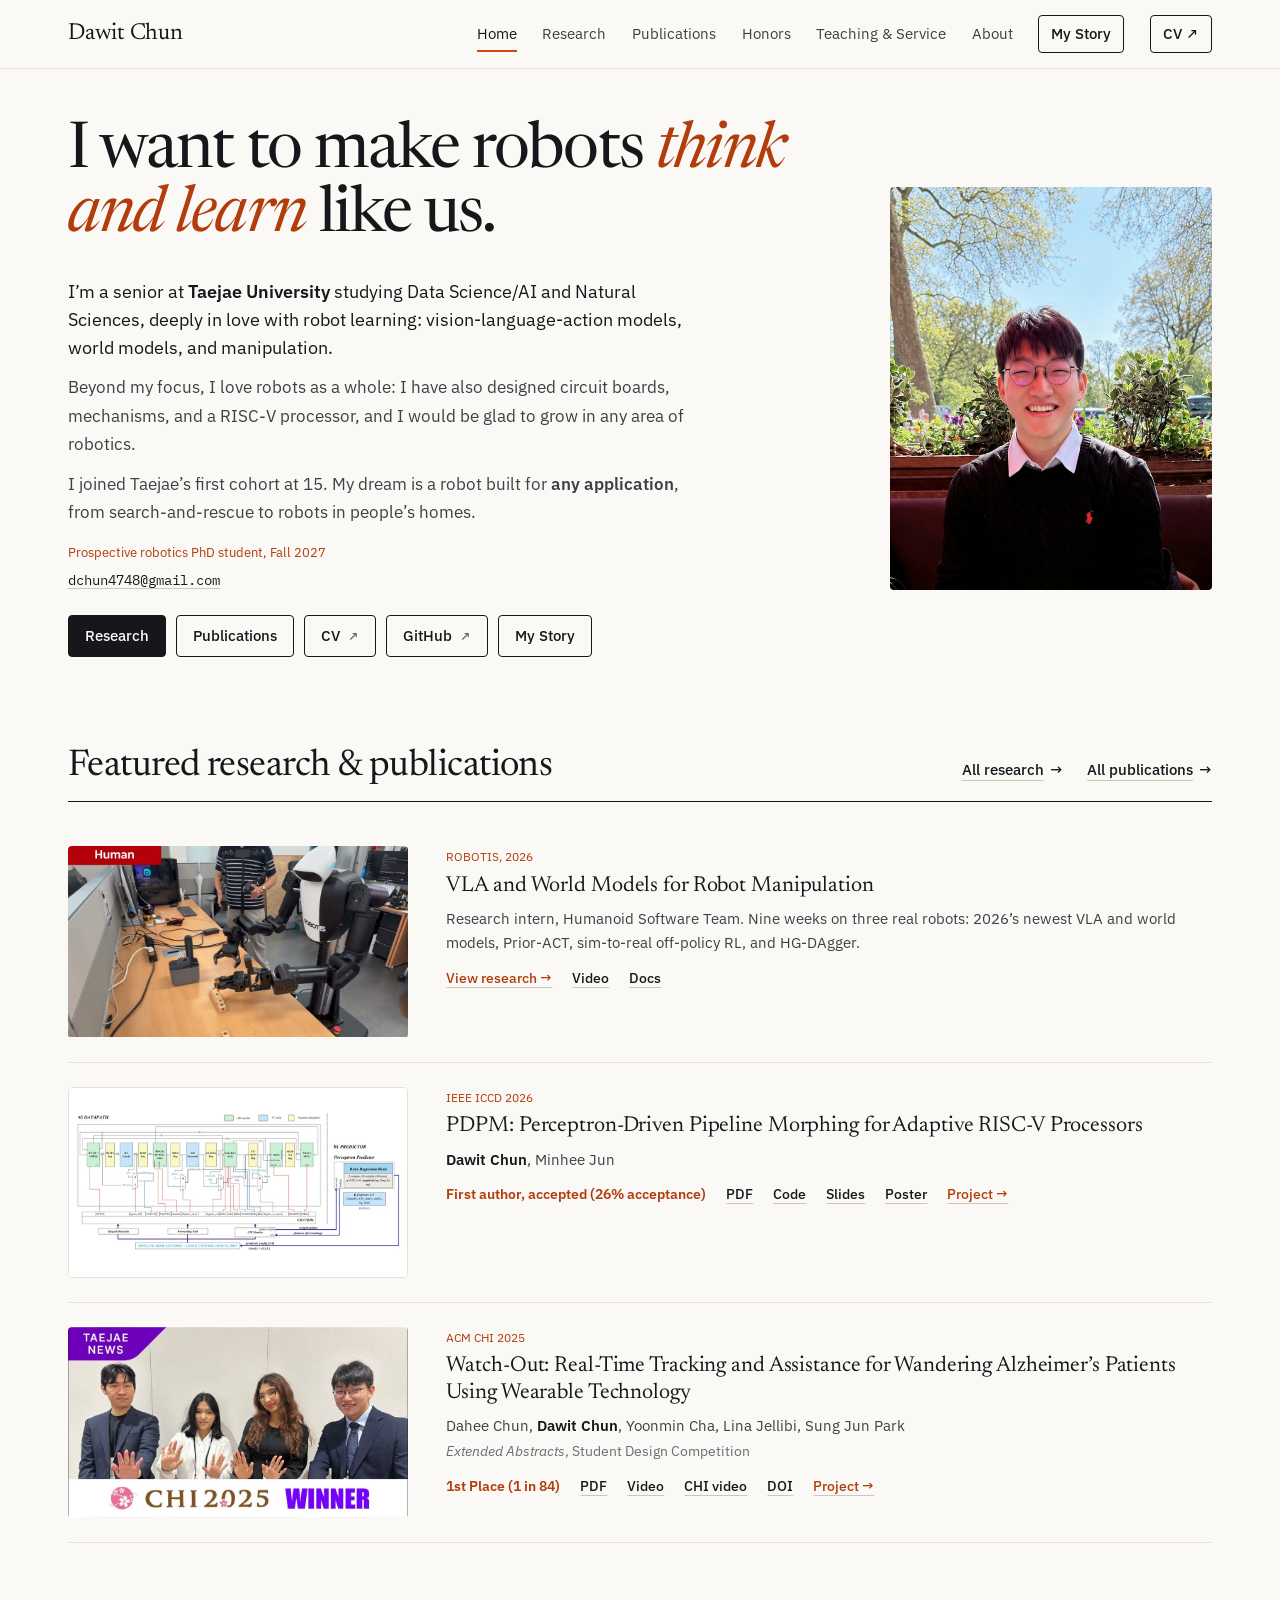
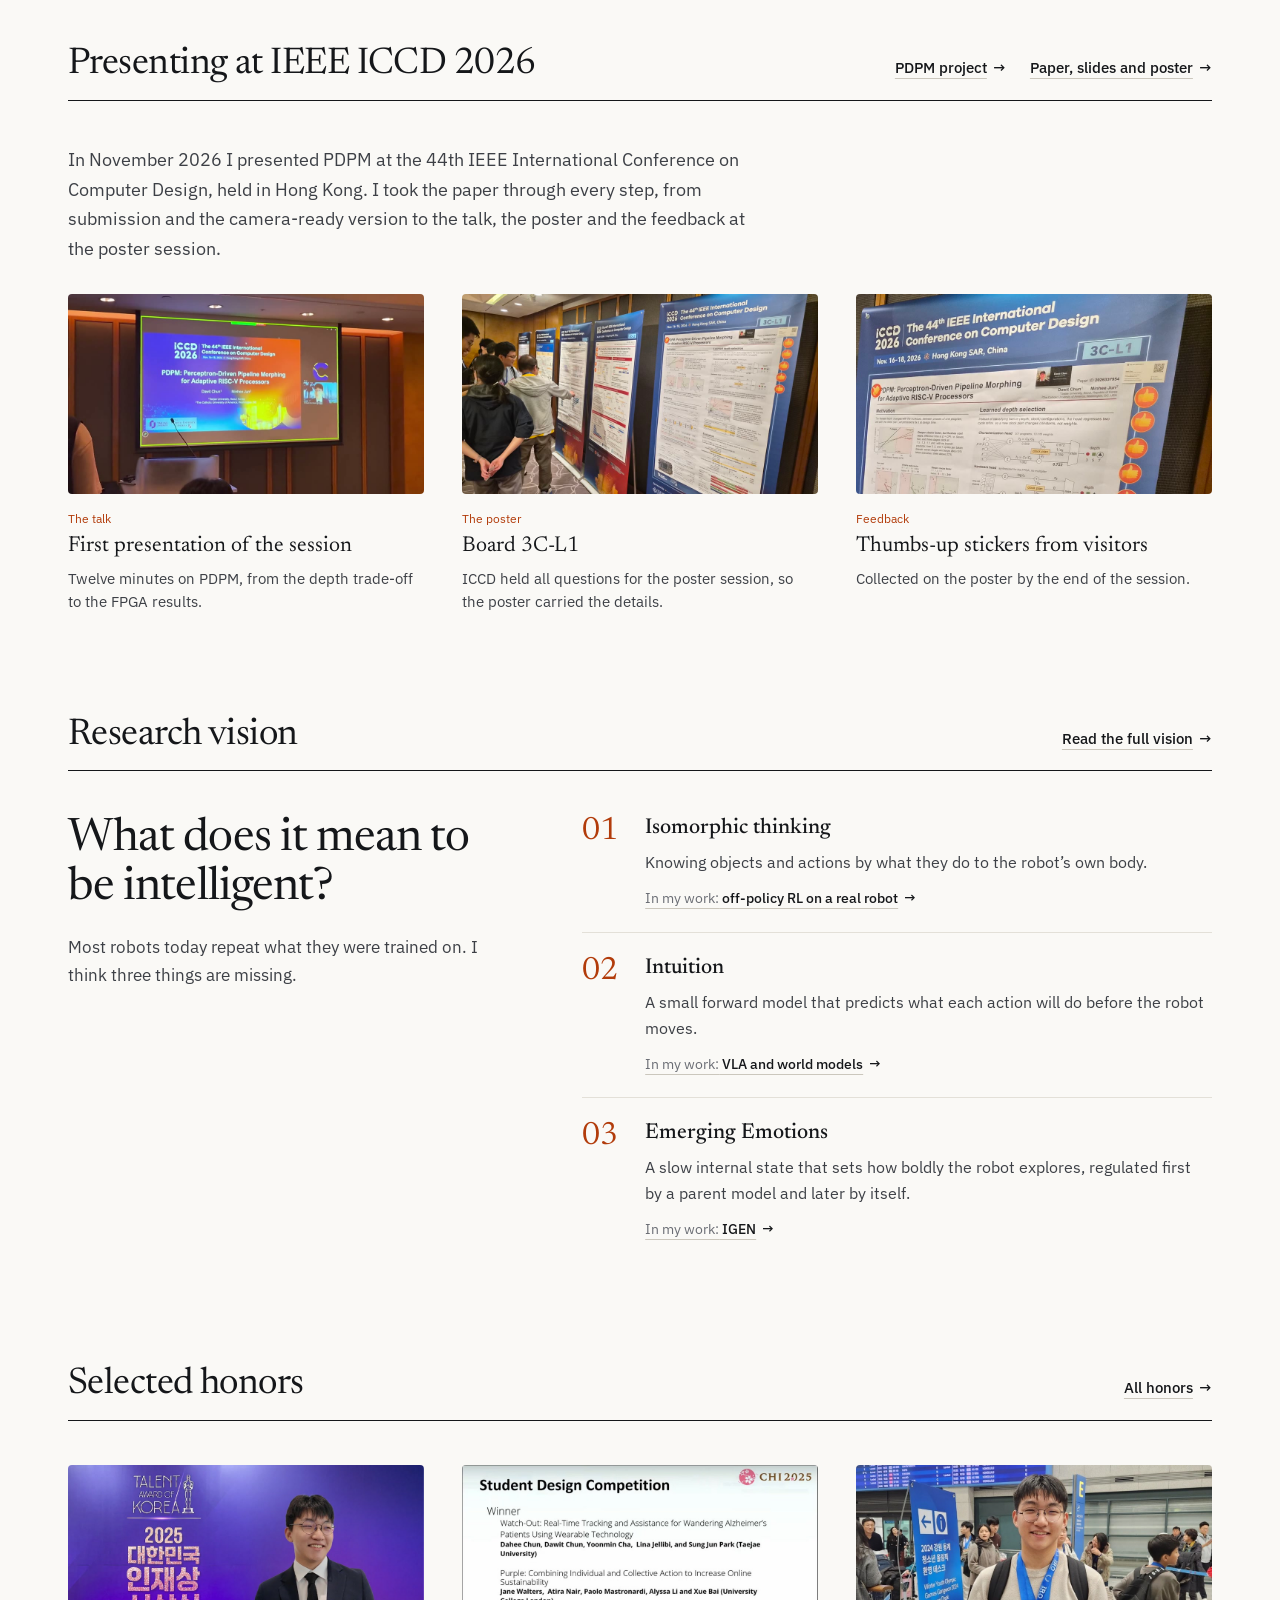
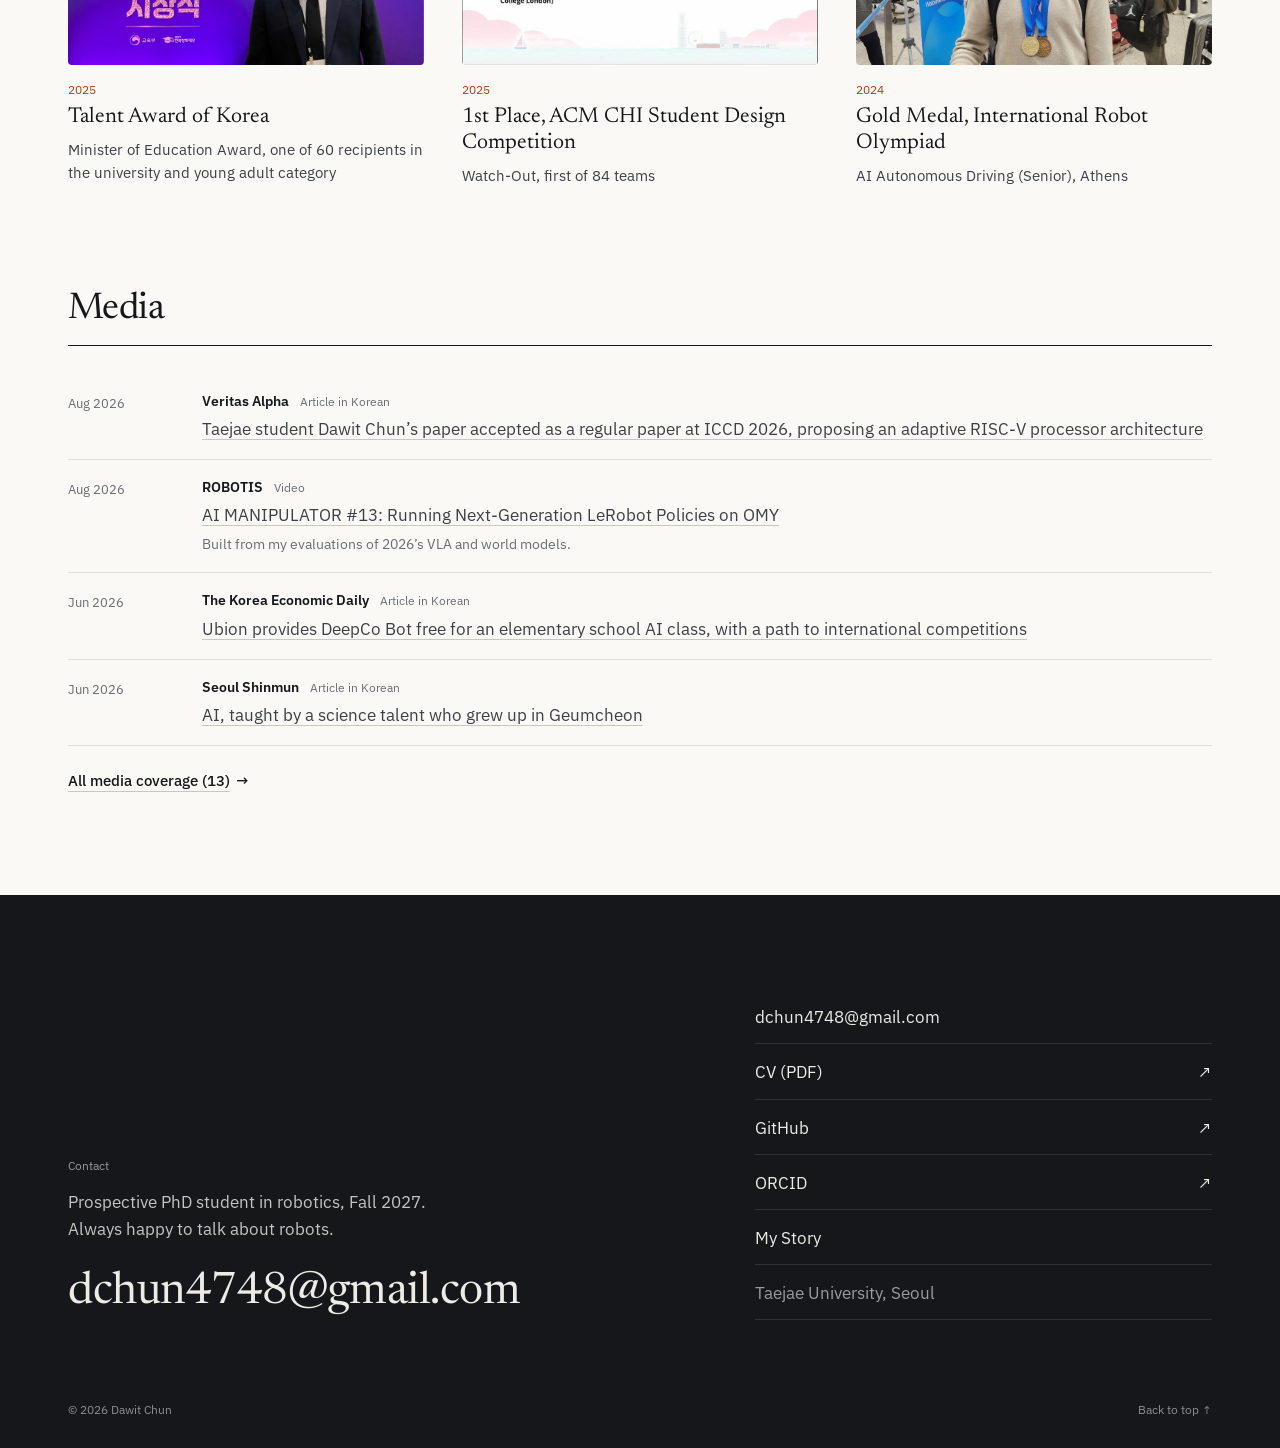
==== commit 85c77ed0: "ICCD 2026: presenting PDPM, with photos and the talk video on Home and in the PDPM window" ====
--- a/index.html
+++ b/index.html
@@ -21,7 +21,7 @@
   <link rel="preconnect" href="https://fonts.googleapis.com">
   <link rel="preconnect" href="https://fonts.gstatic.com" crossorigin>
   <link rel="stylesheet" href="https://fonts.googleapis.com/css2?family=IBM+Plex+Mono:wght@400;500&family=IBM+Plex+Sans:ital,wght@0,400;0,500;0,600;1,400&family=Newsreader:ital,opsz,wght@0,6..72,300..600;1,6..72,300..600&display=swap">
-  <link rel="stylesheet" href="assets/css/style.css?v=202611020200">
+  <link rel="stylesheet" href="assets/css/style.css?v=202611160100">
   <script src="assets/js/main.js?v=202611020200" defer></script>
 </head>
 <body id="top">
@@ -112,6 +112,21 @@
       </div>
     </section>
 
+    <section class="section" id="iccd" aria-labelledby="iccd-title">
+      <div class="container">
+        <header class="bar reveal">
+          <h2 class="bar__title" id="iccd-title">Presenting at IEEE ICCD 2026</h2>
+          <p class="bar__links"><a class="link-arrow bar__link" href="research.html#pdpm">PDPM project</a><a class="link-arrow bar__link" href="https://drive.google.com/drive/folders/1b41Y4xA0lQt1TYMEMCvf4VwZonDLOFns?usp=sharing" target="_blank" rel="noopener">Paper, slides and poster</a></p>
+        </header>
+        <p class="lead reveal iccd__lead">In November 2026 I presented PDPM at the 44th IEEE International Conference on Computer Design, held in Hong Kong. I took the paper through every step, from submission and the camera-ready version to the talk, the poster and the feedback at the poster session.</p>
+        <ol class="honors reveal">
+          <li class="honor"><a class="honor__media" href="research.html#pdpm" tabindex="-1" aria-hidden="true"><img src="assets/figures/home/iccd-talk.jpg" width="960" height="540" loading="lazy" alt=""></a><span class="honor__year">The talk</span><h3 class="honor__name"><a href="research.html#pdpm">First presentation of the session</a></h3><p class="honor__meta">Twelve minutes on PDPM, from the depth trade-off to the FPGA results.</p></li>
+          <li class="honor"><a class="honor__media" href="research.html#pdpm" tabindex="-1" aria-hidden="true"><img src="assets/figures/home/iccd-poster-session.jpg" width="960" height="540" loading="lazy" alt=""></a><span class="honor__year">The poster</span><h3 class="honor__name"><a href="research.html#pdpm">Board 3C-L1</a></h3><p class="honor__meta">ICCD held all questions for the poster session, so the poster carried the details.</p></li>
+          <li class="honor"><a class="honor__media" href="research.html#pdpm" tabindex="-1" aria-hidden="true"><img src="assets/figures/home/iccd-feedback.jpg" width="960" height="540" loading="lazy" alt=""></a><span class="honor__year">Feedback</span><h3 class="honor__name"><a href="research.html#pdpm">Thumbs-up stickers from visitors</a></h3><p class="honor__meta">Collected on the poster by the end of the session.</p></li>
+        </ol>
+      </div>
+    </section>
+
     <section class="section" id="vision" aria-labelledby="vision-title">
       <div class="container">
         <header class="bar reveal">
--- a/assets/css/style.css
+++ b/assets/css/style.css
@@ -2690,3 +2690,7 @@
 .ptable tr.is-us td:first-child { padding-left: 8px; }
 .ptable td:first-child { padding-left: 8px; }
 .ptable caption { caption-side: bottom; padding-top: 8px; text-align: left; color: var(--muted); font-size: .8rem; }
+
+/* ICCD 2026: conference section on Home and at the top of the PDPM window */
+.project__body > .project__h--first { margin-top: 0; }
+.lead.iccd__lead { margin: 0 0 30px; }
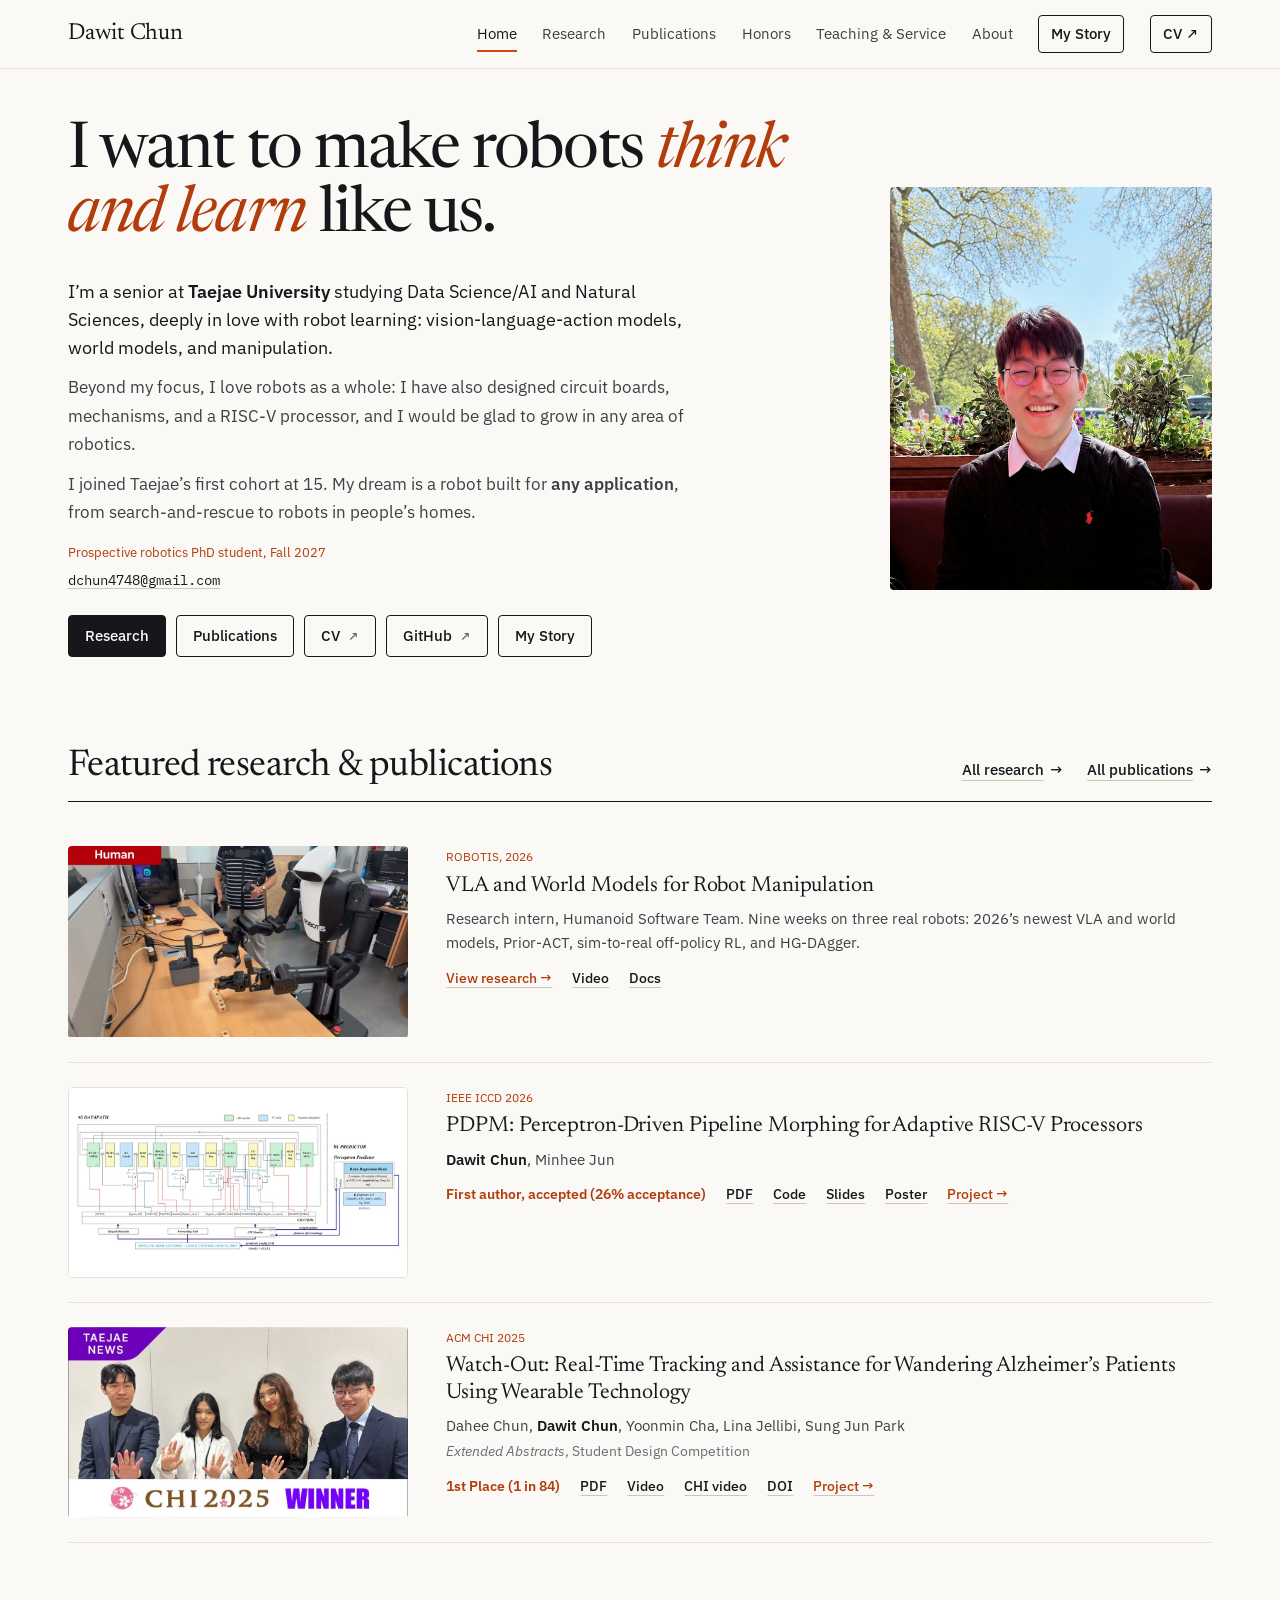
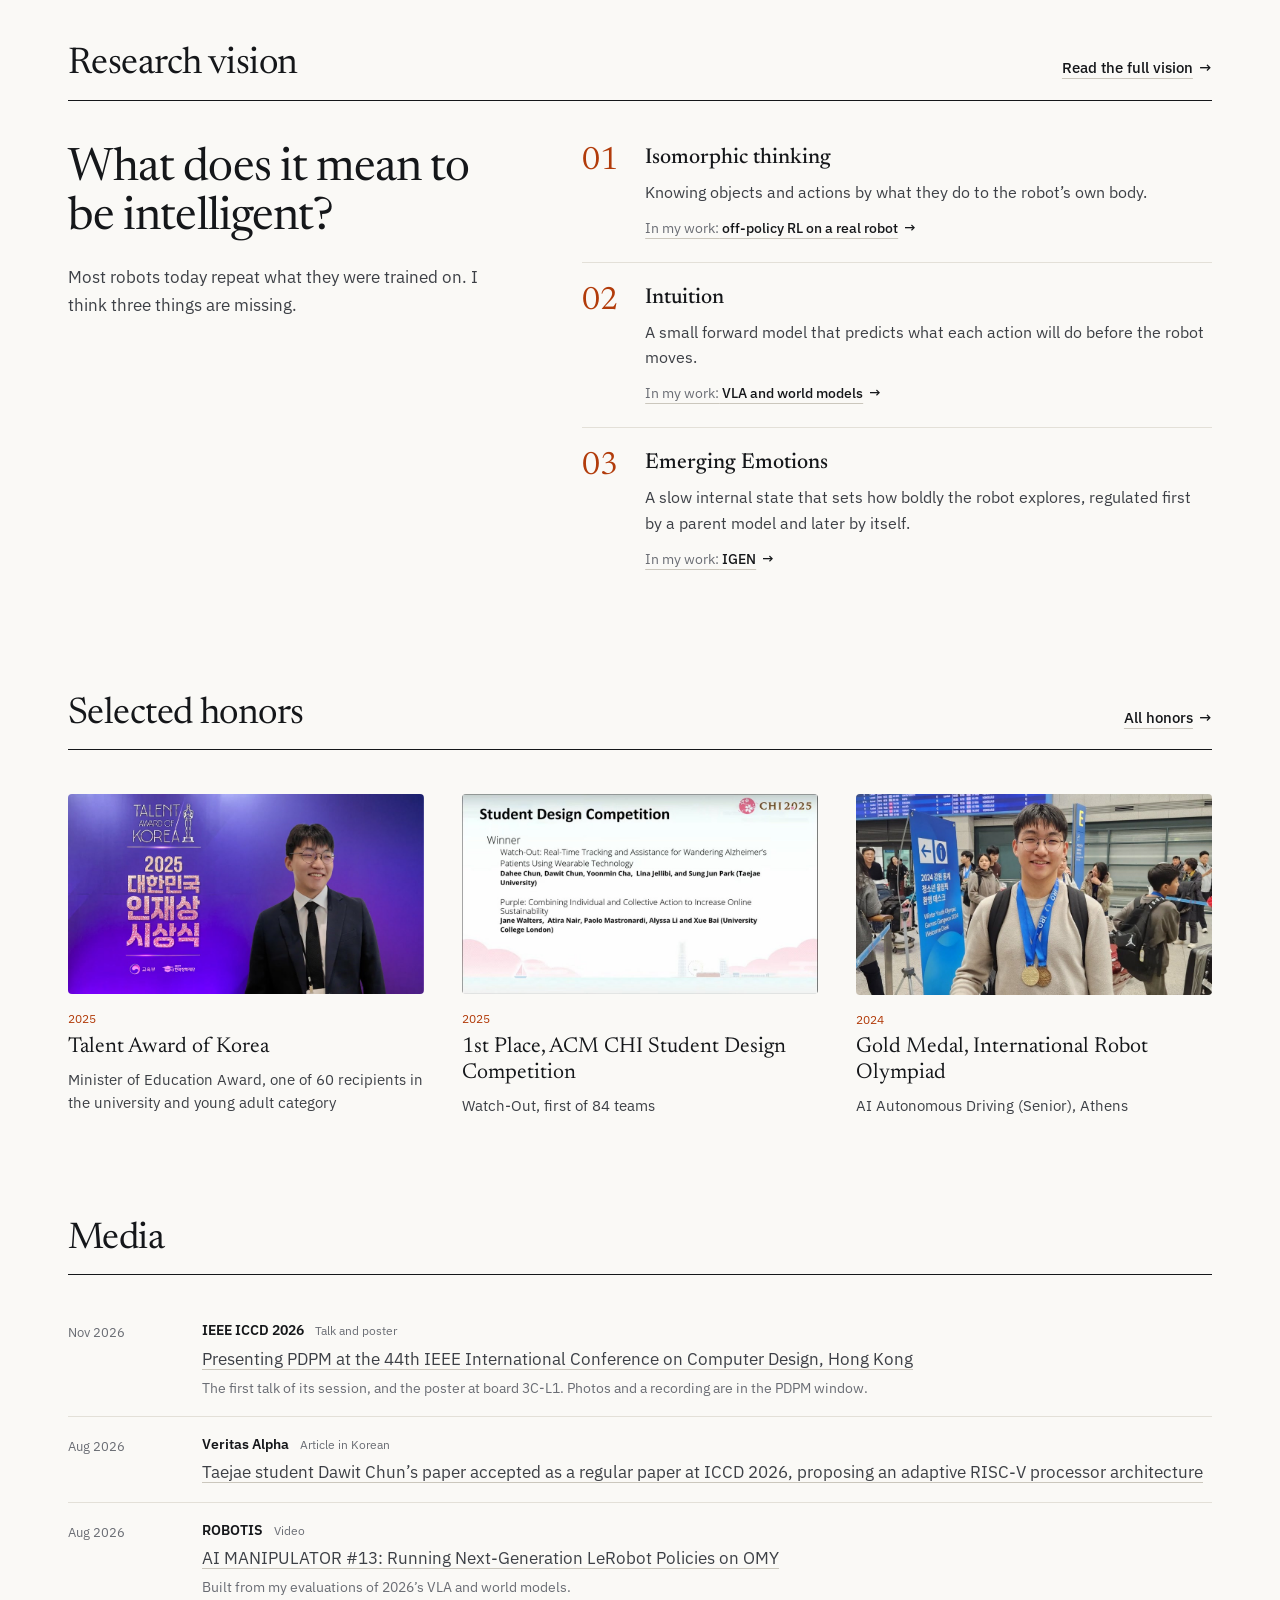
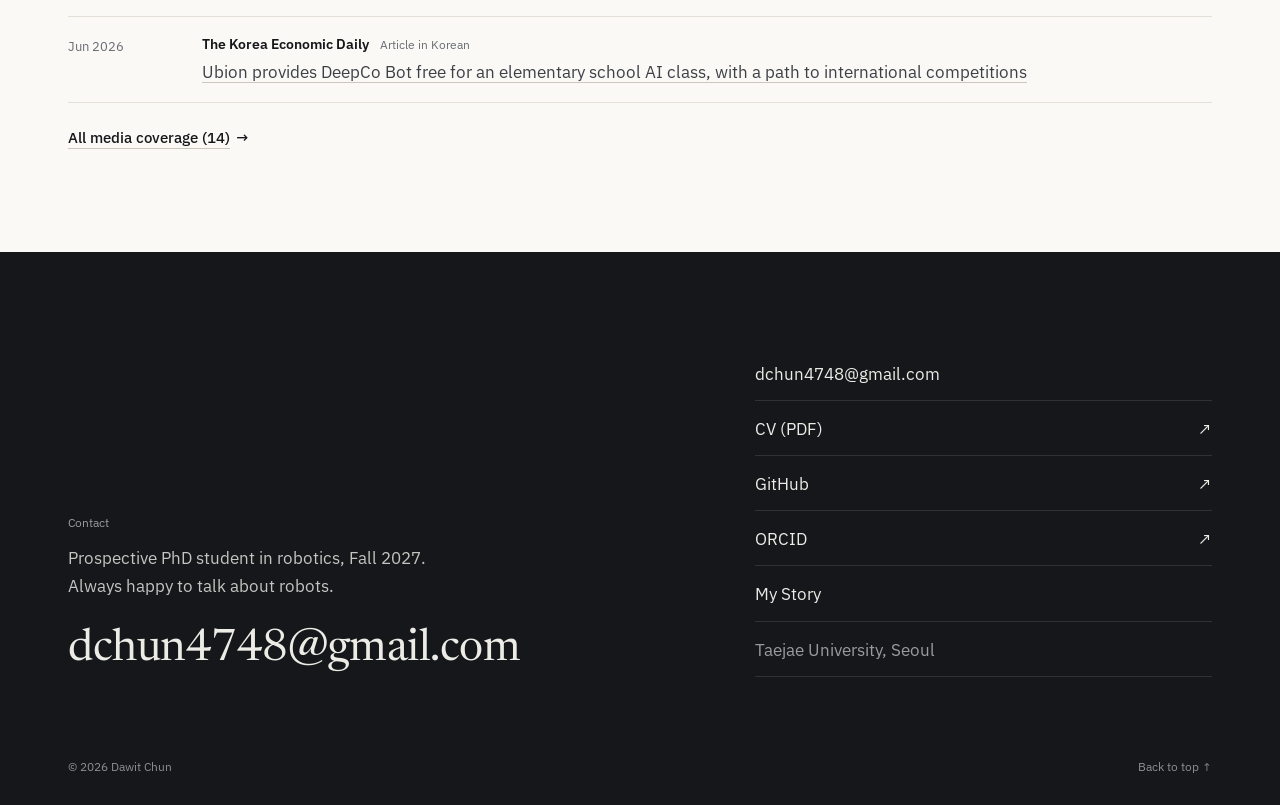
==== commit abb275e4: "ICCD 2026: a Media entry on Home instead of a section; the full story stays in the PDPM window" ====
--- a/index.html
+++ b/index.html
@@ -112,21 +112,6 @@
       </div>
     </section>
 
-    <section class="section" id="iccd" aria-labelledby="iccd-title">
-      <div class="container">
-        <header class="bar reveal">
-          <h2 class="bar__title" id="iccd-title">Presenting at IEEE ICCD 2026</h2>
-          <p class="bar__links"><a class="link-arrow bar__link" href="research.html#pdpm">PDPM project</a><a class="link-arrow bar__link" href="https://drive.google.com/drive/folders/1b41Y4xA0lQt1TYMEMCvf4VwZonDLOFns?usp=sharing" target="_blank" rel="noopener">Paper, slides and poster</a></p>
-        </header>
-        <p class="lead reveal iccd__lead">In November 2026 I presented PDPM at the 44th IEEE International Conference on Computer Design, held in Hong Kong. I took the paper through every step, from submission and the camera-ready version to the talk, the poster and the feedback at the poster session.</p>
-        <ol class="honors reveal">
-          <li class="honor"><a class="honor__media" href="research.html#pdpm" tabindex="-1" aria-hidden="true"><img src="assets/figures/home/iccd-talk.jpg" width="960" height="540" loading="lazy" alt=""></a><span class="honor__year">The talk</span><h3 class="honor__name"><a href="research.html#pdpm">First presentation of the session</a></h3><p class="honor__meta">Twelve minutes on PDPM, from the depth trade-off to the FPGA results.</p></li>
-          <li class="honor"><a class="honor__media" href="research.html#pdpm" tabindex="-1" aria-hidden="true"><img src="assets/figures/home/iccd-poster-session.jpg" width="960" height="540" loading="lazy" alt=""></a><span class="honor__year">The poster</span><h3 class="honor__name"><a href="research.html#pdpm">Board 3C-L1</a></h3><p class="honor__meta">ICCD held all questions for the poster session, so the poster carried the details.</p></li>
-          <li class="honor"><a class="honor__media" href="research.html#pdpm" tabindex="-1" aria-hidden="true"><img src="assets/figures/home/iccd-feedback.jpg" width="960" height="540" loading="lazy" alt=""></a><span class="honor__year">Feedback</span><h3 class="honor__name"><a href="research.html#pdpm">Thumbs-up stickers from visitors</a></h3><p class="honor__meta">Collected on the poster by the end of the session.</p></li>
-        </ol>
-      </div>
-    </section>
-
     <section class="section" id="vision" aria-labelledby="vision-title">
       <div class="container">
         <header class="bar reveal">
@@ -182,12 +167,12 @@
           <h2 class="bar__title" id="media-title">Media</h2>
         </header>
         <ol class="media reveal">
+          <li class="media__item"><time datetime="2026-11-16">Nov 2026</time><div><p class="media__src">IEEE ICCD 2026 <span class="media__kind">Talk and poster</span></p><a class="media__title" href="research.html#pdpm">Presenting PDPM at the 44th IEEE International Conference on Computer Design, Hong Kong</a><p class="media__note">The first talk of its session, and the poster at board 3C-L1. Photos and a recording are in the PDPM window.</p></div></li>
           <li class="media__item"><time datetime="2026-08-25">Aug 2026</time><div><p class="media__src">Veritas Alpha <span class="media__kind">Article in Korean</span></p><a class="media__title" href="https://www.veritas-a.com/news/articleView.html?idxno=624492" target="_blank" rel="noopener">Taejae student Dawit Chun’s paper accepted as a regular paper at ICCD 2026, proposing an adaptive RISC-V processor architecture</a></div></li>
           <li class="media__item"><time datetime="2026-08-24">Aug 2026</time><div><p class="media__src">ROBOTIS <span class="media__kind">Video</span></p><a class="media__title" href="https://www.youtube.com/watch?v=lZhRQvXYnh8" target="_blank" rel="noopener">AI MANIPULATOR #13: Running Next-Generation LeRobot Policies on OMY</a><p class="media__note">Built from my evaluations of 2026’s VLA and world models.</p></div></li>
           <li class="media__item"><time datetime="2026-06-30">Jun 2026</time><div><p class="media__src">The Korea Economic Daily <span class="media__kind">Article in Korean</span></p><a class="media__title" href="https://www.hankyung.com/article/202606306715O" target="_blank" rel="noopener">Ubion provides DeepCo Bot free for an elementary school AI class, with a path to international competitions</a></div></li>
-          <li class="media__item"><time datetime="2026-06-19">Jun 2026</time><div><p class="media__src">Seoul Shinmun <span class="media__kind">Article in Korean</span></p><a class="media__title" href="https://go.seoul.co.kr/news/newsView.php?id=20260619500173" target="_blank" rel="noopener">AI, taught by a science talent who grew up in Geumcheon</a></div></li>
         </ol>
-        <p class="media__more reveal"><a class="link-arrow" href="#all-media">All media coverage (13)</a></p>
+        <p class="media__more reveal"><a class="link-arrow" href="#all-media">All media coverage (14)</a></p>
       </div>
     </section>
 
@@ -299,6 +284,7 @@
         <h2 class="bar__title">Media coverage</h2>
       </header>
       <ol class="media">
+        <li class="media__item"><time datetime="2026-11-16">Nov 2026</time><div><p class="media__src">IEEE ICCD 2026 <span class="media__kind">Talk and poster</span></p><a class="media__title" href="research.html#pdpm">Presenting PDPM at the 44th IEEE International Conference on Computer Design, Hong Kong</a><p class="media__note">The first talk of its session, and the poster at board 3C-L1. Photos and a recording are in the PDPM window.</p></div></li>
         <li class="media__item"><time datetime="2026-08-25">Aug 2026</time><div><p class="media__src">Veritas Alpha <span class="media__kind">Article in Korean</span></p><a class="media__title" href="https://www.veritas-a.com/news/articleView.html?idxno=624492" target="_blank" rel="noopener">Taejae student Dawit Chun’s paper accepted as a regular paper at ICCD 2026, proposing an adaptive RISC-V processor architecture</a></div></li>
         <li class="media__item"><time datetime="2026-08-24">Aug 2026</time><div><p class="media__src">ROBOTIS <span class="media__kind">Video</span></p><a class="media__title" href="https://www.youtube.com/watch?v=lZhRQvXYnh8" target="_blank" rel="noopener">AI MANIPULATOR #13: Running Next-Generation LeRobot Policies on OMY</a><p class="media__note">Built from my evaluations of 2026’s VLA and world models.</p></div></li>
         <li class="media__item"><time datetime="2026-06-30">Jun 2026</time><div><p class="media__src">The Korea Economic Daily <span class="media__kind">Article in Korean</span></p><a class="media__title" href="https://www.hankyung.com/article/202606306715O" target="_blank" rel="noopener">Ubion provides DeepCo Bot free for an elementary school AI class, with a path to international competitions</a></div></li>
--- a/assets/css/style.css
+++ b/assets/css/style.css
@@ -2691,6 +2691,5 @@
 .ptable td:first-child { padding-left: 8px; }
 .ptable caption { caption-side: bottom; padding-top: 8px; text-align: left; color: var(--muted); font-size: .8rem; }
 
-/* ICCD 2026: conference section on Home and at the top of the PDPM window */
+/* ICCD 2026 section at the top of the PDPM window */
 .project__body > .project__h--first { margin-top: 0; }
-.lead.iccd__lead { margin: 0 0 30px; }
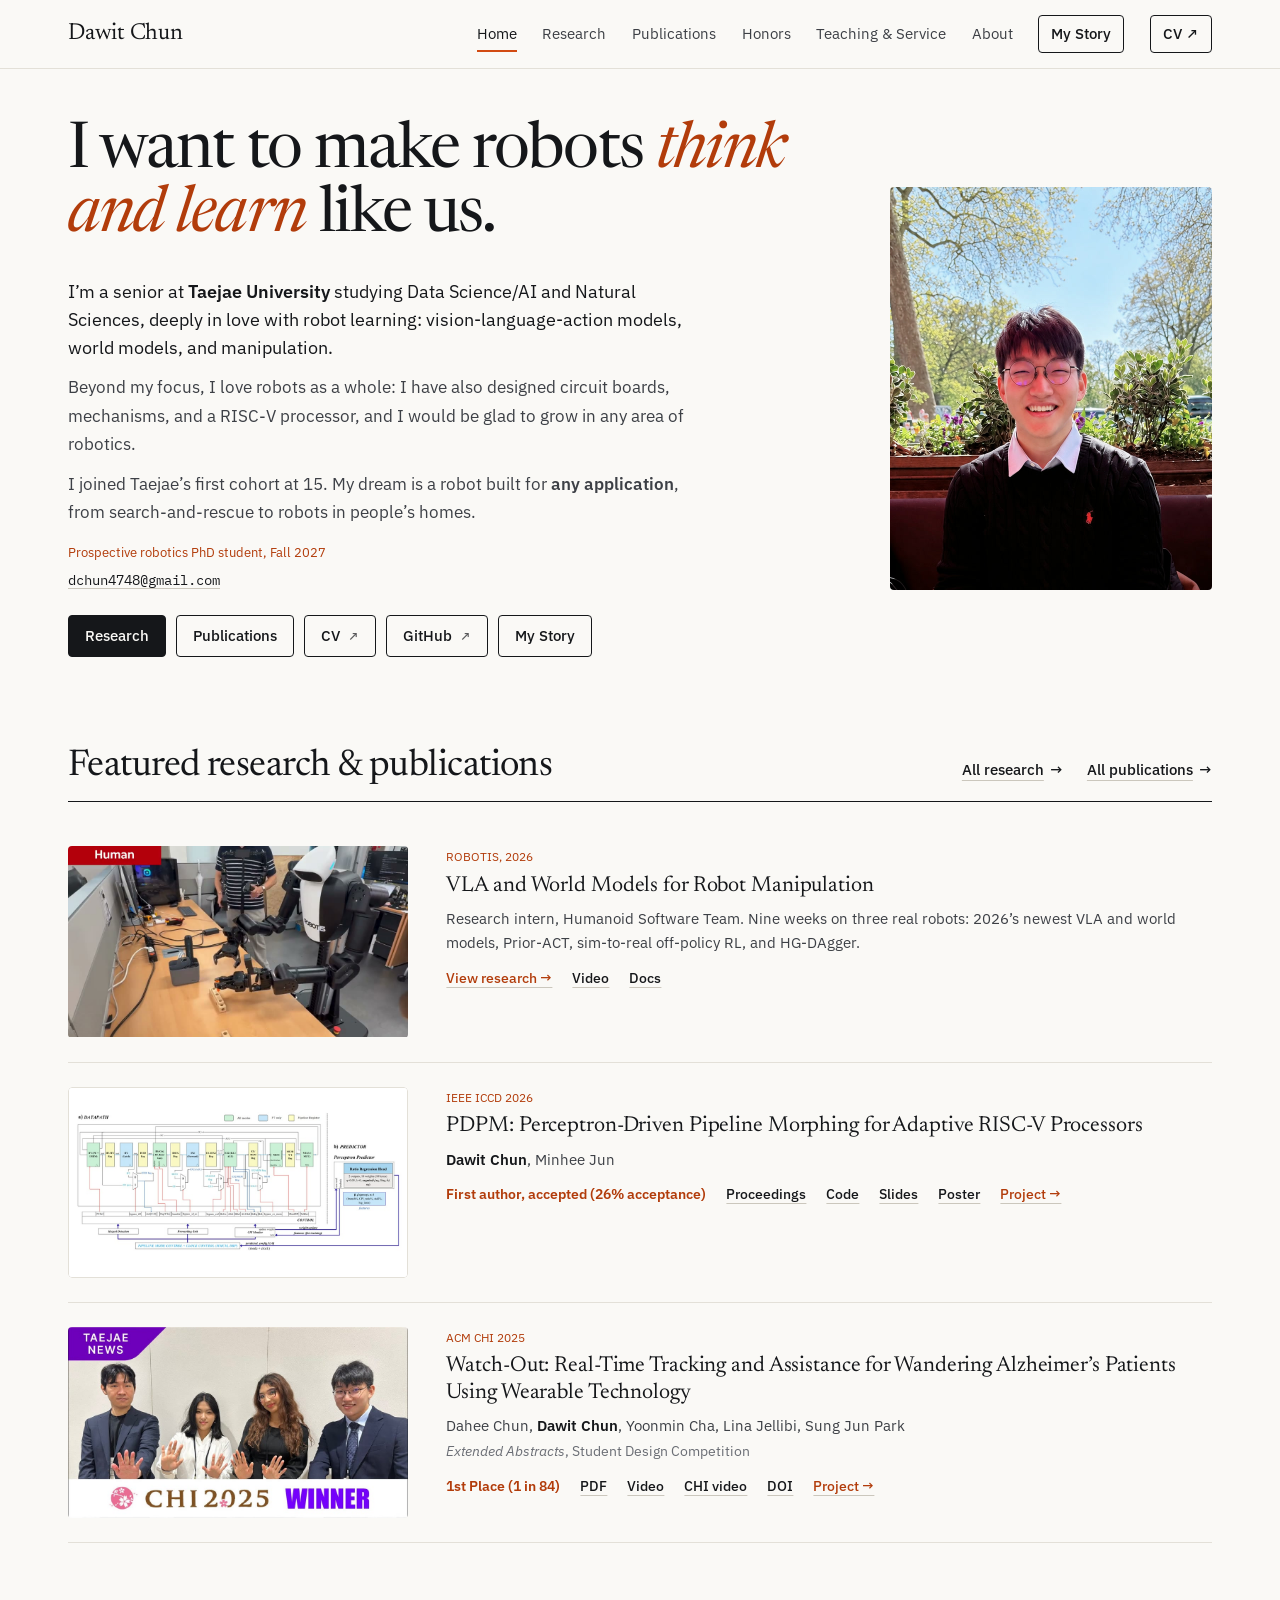
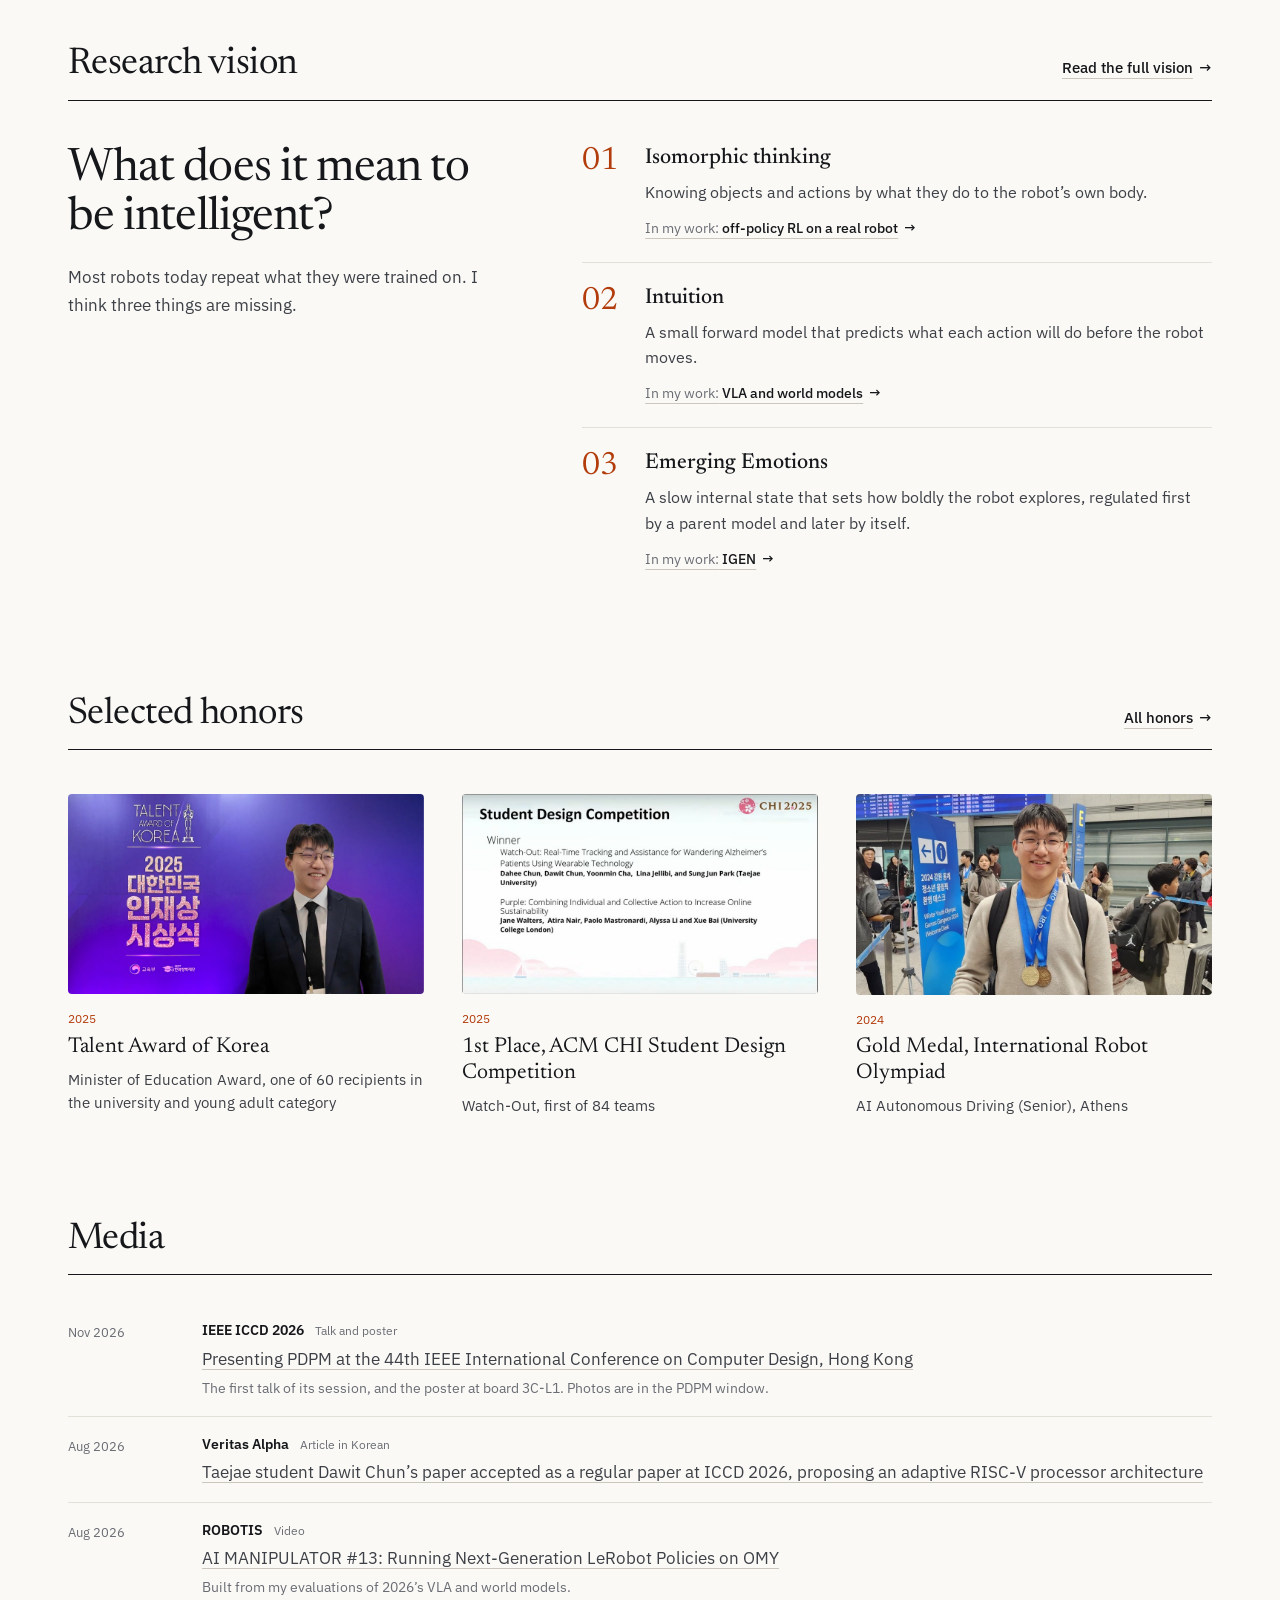
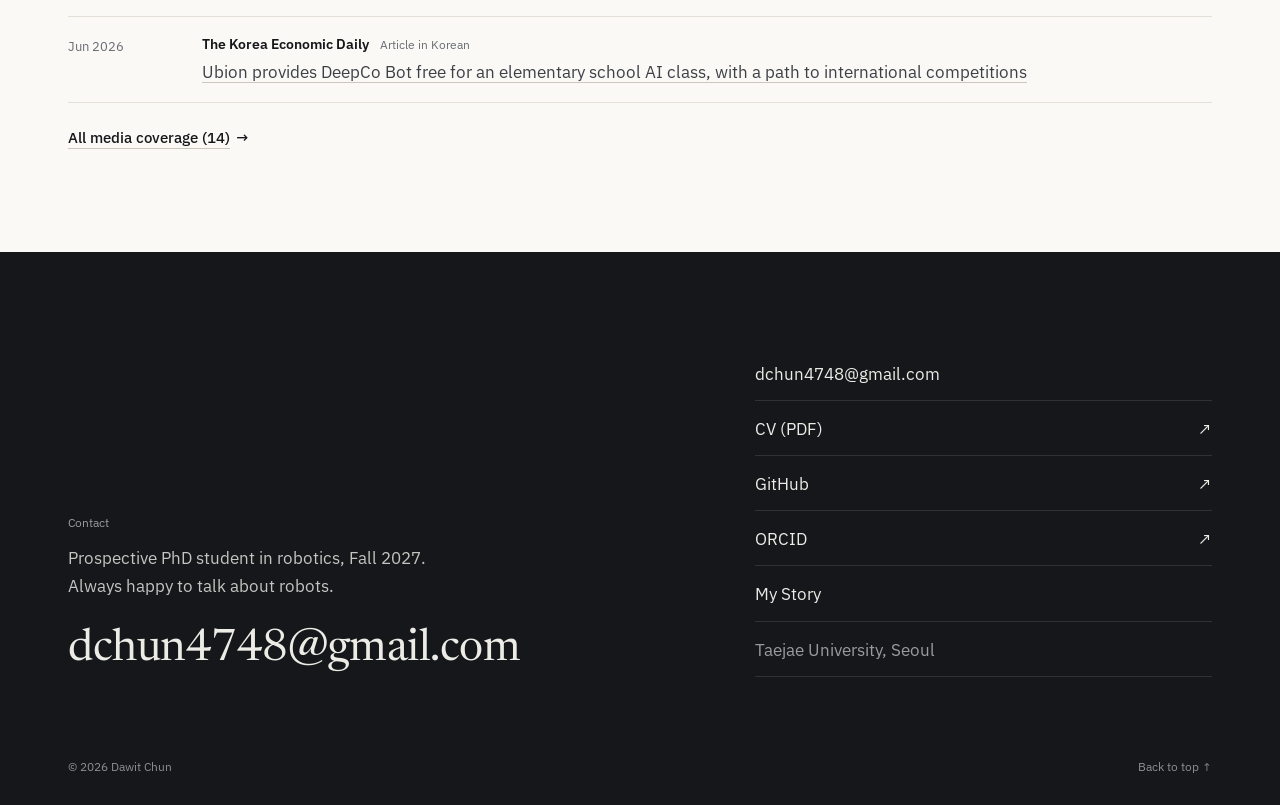
==== commit dc989b6a: "PDPM: link the ICCD 2026 proceedings, remove the talk recording Paper links on Home, Publications an" ====
--- a/index.html
+++ b/index.html
@@ -21,7 +21,7 @@
   <link rel="preconnect" href="https://fonts.googleapis.com">
   <link rel="preconnect" href="https://fonts.gstatic.com" crossorigin>
   <link rel="stylesheet" href="https://fonts.googleapis.com/css2?family=IBM+Plex+Mono:wght@400;500&family=IBM+Plex+Sans:ital,wght@0,400;0,500;0,600;1,400&family=Newsreader:ital,opsz,wght@0,6..72,300..600;1,6..72,300..600&display=swap">
-  <link rel="stylesheet" href="assets/css/style.css?v=202611160100">
+  <link rel="stylesheet" href="assets/css/style.css?v=202611160200">
   <script src="assets/js/main.js?v=202611020200" defer></script>
 </head>
 <body id="top">
@@ -95,7 +95,7 @@
               <p class="work__label">IEEE ICCD 2026</p>
               <h3 class="work__title"><a href="research.html#pdpm">PDPM: Perceptron-Driven Pipeline Morphing for Adaptive RISC-V Processors</a></h3>
               <p class="work__authors"><strong>Dawit Chun</strong>, Minhee Jun</p>
-              <div class="work__links"><span class="badge">First author, accepted (26% acceptance)</span><a class="pill-link" href="assets/papers/PDPM_ICCD2026.pdf" target="_blank" rel="noopener">PDF</a><a class="pill-link" href="https://github.com/da-dawit/pdpm-riscv" target="_blank" rel="noopener">Code</a><a class="pill-link" href="assets/papers/PDPM_ICCD2026_Slides.pdf" target="_blank" rel="noopener">Slides</a><a class="pill-link" href="assets/papers/PDPM_ICCD2026_Poster.pdf" target="_blank" rel="noopener">Poster</a><a class="pill-link pill-link--accent" href="research.html#pdpm">Project →</a></div>
+              <div class="work__links"><span class="badge">First author, accepted (26% acceptance)</span><a class="pill-link" href="assets/papers/PDPM_ICCD2026_Proceedings.pdf#page=5" target="_blank" rel="noopener">Proceedings</a><a class="pill-link" href="https://github.com/da-dawit/pdpm-riscv" target="_blank" rel="noopener">Code</a><a class="pill-link" href="assets/papers/PDPM_ICCD2026_Slides.pdf" target="_blank" rel="noopener">Slides</a><a class="pill-link" href="assets/papers/PDPM_ICCD2026_Poster.pdf" target="_blank" rel="noopener">Poster</a><a class="pill-link pill-link--accent" href="research.html#pdpm">Project →</a></div>
             </div>
           </li>
           <li class="work reveal">
@@ -167,7 +167,7 @@
           <h2 class="bar__title" id="media-title">Media</h2>
         </header>
         <ol class="media reveal">
-          <li class="media__item"><time datetime="2026-11-16">Nov 2026</time><div><p class="media__src">IEEE ICCD 2026 <span class="media__kind">Talk and poster</span></p><a class="media__title" href="research.html#pdpm">Presenting PDPM at the 44th IEEE International Conference on Computer Design, Hong Kong</a><p class="media__note">The first talk of its session, and the poster at board 3C-L1. Photos and a recording are in the PDPM window.</p></div></li>
+          <li class="media__item"><time datetime="2026-11-16">Nov 2026</time><div><p class="media__src">IEEE ICCD 2026 <span class="media__kind">Talk and poster</span></p><a class="media__title" href="research.html#pdpm">Presenting PDPM at the 44th IEEE International Conference on Computer Design, Hong Kong</a><p class="media__note">The first talk of its session, and the poster at board 3C-L1. Photos are in the PDPM window.</p></div></li>
           <li class="media__item"><time datetime="2026-08-25">Aug 2026</time><div><p class="media__src">Veritas Alpha <span class="media__kind">Article in Korean</span></p><a class="media__title" href="https://www.veritas-a.com/news/articleView.html?idxno=624492" target="_blank" rel="noopener">Taejae student Dawit Chun’s paper accepted as a regular paper at ICCD 2026, proposing an adaptive RISC-V processor architecture</a></div></li>
           <li class="media__item"><time datetime="2026-08-24">Aug 2026</time><div><p class="media__src">ROBOTIS <span class="media__kind">Video</span></p><a class="media__title" href="https://www.youtube.com/watch?v=lZhRQvXYnh8" target="_blank" rel="noopener">AI MANIPULATOR #13: Running Next-Generation LeRobot Policies on OMY</a><p class="media__note">Built from my evaluations of 2026’s VLA and world models.</p></div></li>
           <li class="media__item"><time datetime="2026-06-30">Jun 2026</time><div><p class="media__src">The Korea Economic Daily <span class="media__kind">Article in Korean</span></p><a class="media__title" href="https://www.hankyung.com/article/202606306715O" target="_blank" rel="noopener">Ubion provides DeepCo Bot free for an elementary school AI class, with a path to international competitions</a></div></li>
@@ -284,7 +284,7 @@
         <h2 class="bar__title">Media coverage</h2>
       </header>
       <ol class="media">
-        <li class="media__item"><time datetime="2026-11-16">Nov 2026</time><div><p class="media__src">IEEE ICCD 2026 <span class="media__kind">Talk and poster</span></p><a class="media__title" href="research.html#pdpm">Presenting PDPM at the 44th IEEE International Conference on Computer Design, Hong Kong</a><p class="media__note">The first talk of its session, and the poster at board 3C-L1. Photos and a recording are in the PDPM window.</p></div></li>
+        <li class="media__item"><time datetime="2026-11-16">Nov 2026</time><div><p class="media__src">IEEE ICCD 2026 <span class="media__kind">Talk and poster</span></p><a class="media__title" href="research.html#pdpm">Presenting PDPM at the 44th IEEE International Conference on Computer Design, Hong Kong</a><p class="media__note">The first talk of its session, and the poster at board 3C-L1. Photos are in the PDPM window.</p></div></li>
         <li class="media__item"><time datetime="2026-08-25">Aug 2026</time><div><p class="media__src">Veritas Alpha <span class="media__kind">Article in Korean</span></p><a class="media__title" href="https://www.veritas-a.com/news/articleView.html?idxno=624492" target="_blank" rel="noopener">Taejae student Dawit Chun’s paper accepted as a regular paper at ICCD 2026, proposing an adaptive RISC-V processor architecture</a></div></li>
         <li class="media__item"><time datetime="2026-08-24">Aug 2026</time><div><p class="media__src">ROBOTIS <span class="media__kind">Video</span></p><a class="media__title" href="https://www.youtube.com/watch?v=lZhRQvXYnh8" target="_blank" rel="noopener">AI MANIPULATOR #13: Running Next-Generation LeRobot Policies on OMY</a><p class="media__note">Built from my evaluations of 2026’s VLA and world models.</p></div></li>
         <li class="media__item"><time datetime="2026-06-30">Jun 2026</time><div><p class="media__src">The Korea Economic Daily <span class="media__kind">Article in Korean</span></p><a class="media__title" href="https://www.hankyung.com/article/202606306715O" target="_blank" rel="noopener">Ubion provides DeepCo Bot free for an elementary school AI class, with a path to international competitions</a></div></li>
--- a/assets/css/style.css
+++ b/assets/css/style.css
@@ -2693,3 +2693,7 @@
 
 /* ICCD 2026 section at the top of the PDPM window */
 .project__body > .project__h--first { margin-top: 0; }
+.pdpm-anim__bar { display: flex; flex-wrap: wrap; gap: 8px 22px; margin: 0 0 10px; }
+.pdpm-anim__bar .pdpm-seg { margin: 0; }
+.pdpm-anim video { cursor: pointer; background: #fff; }
+.pdpm-anim__note { margin: 10px 0 0; min-height: 3.2em; color: var(--ink-2); font-size: .9rem; line-height: 1.55; }
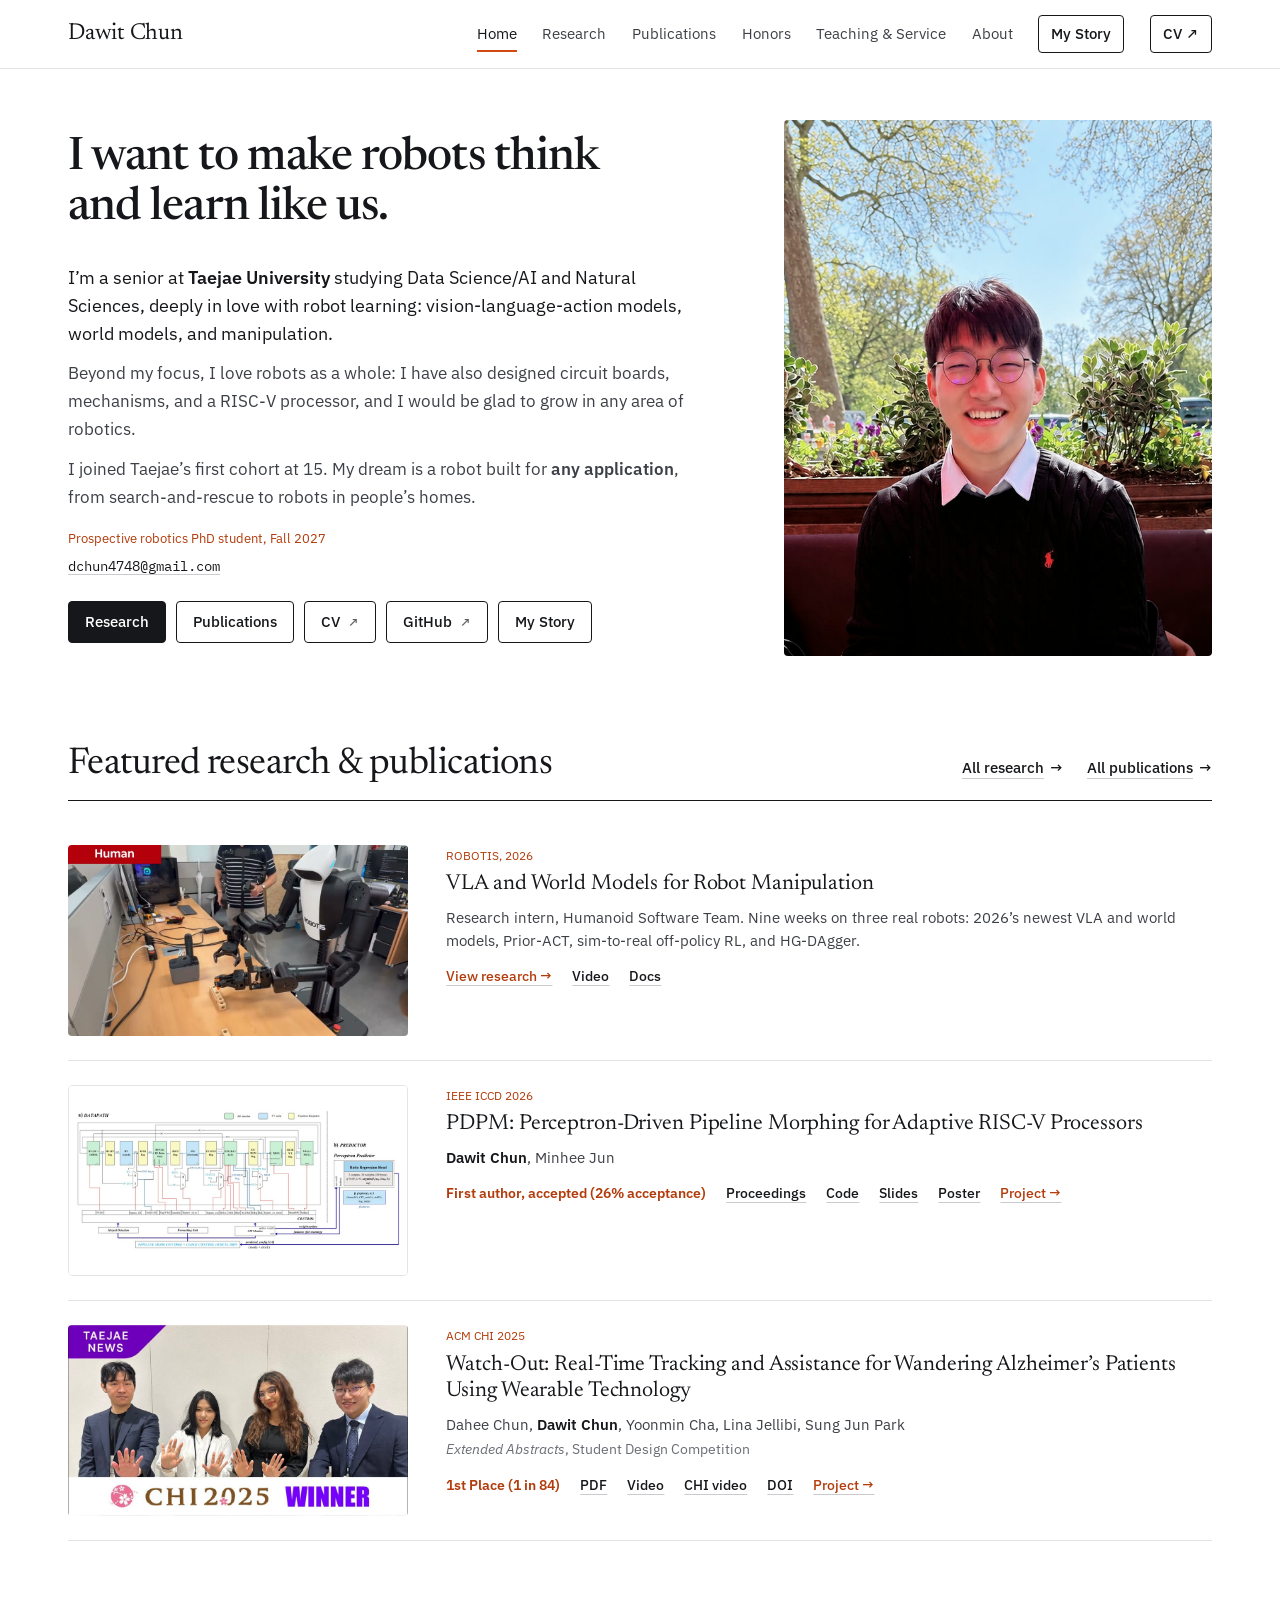
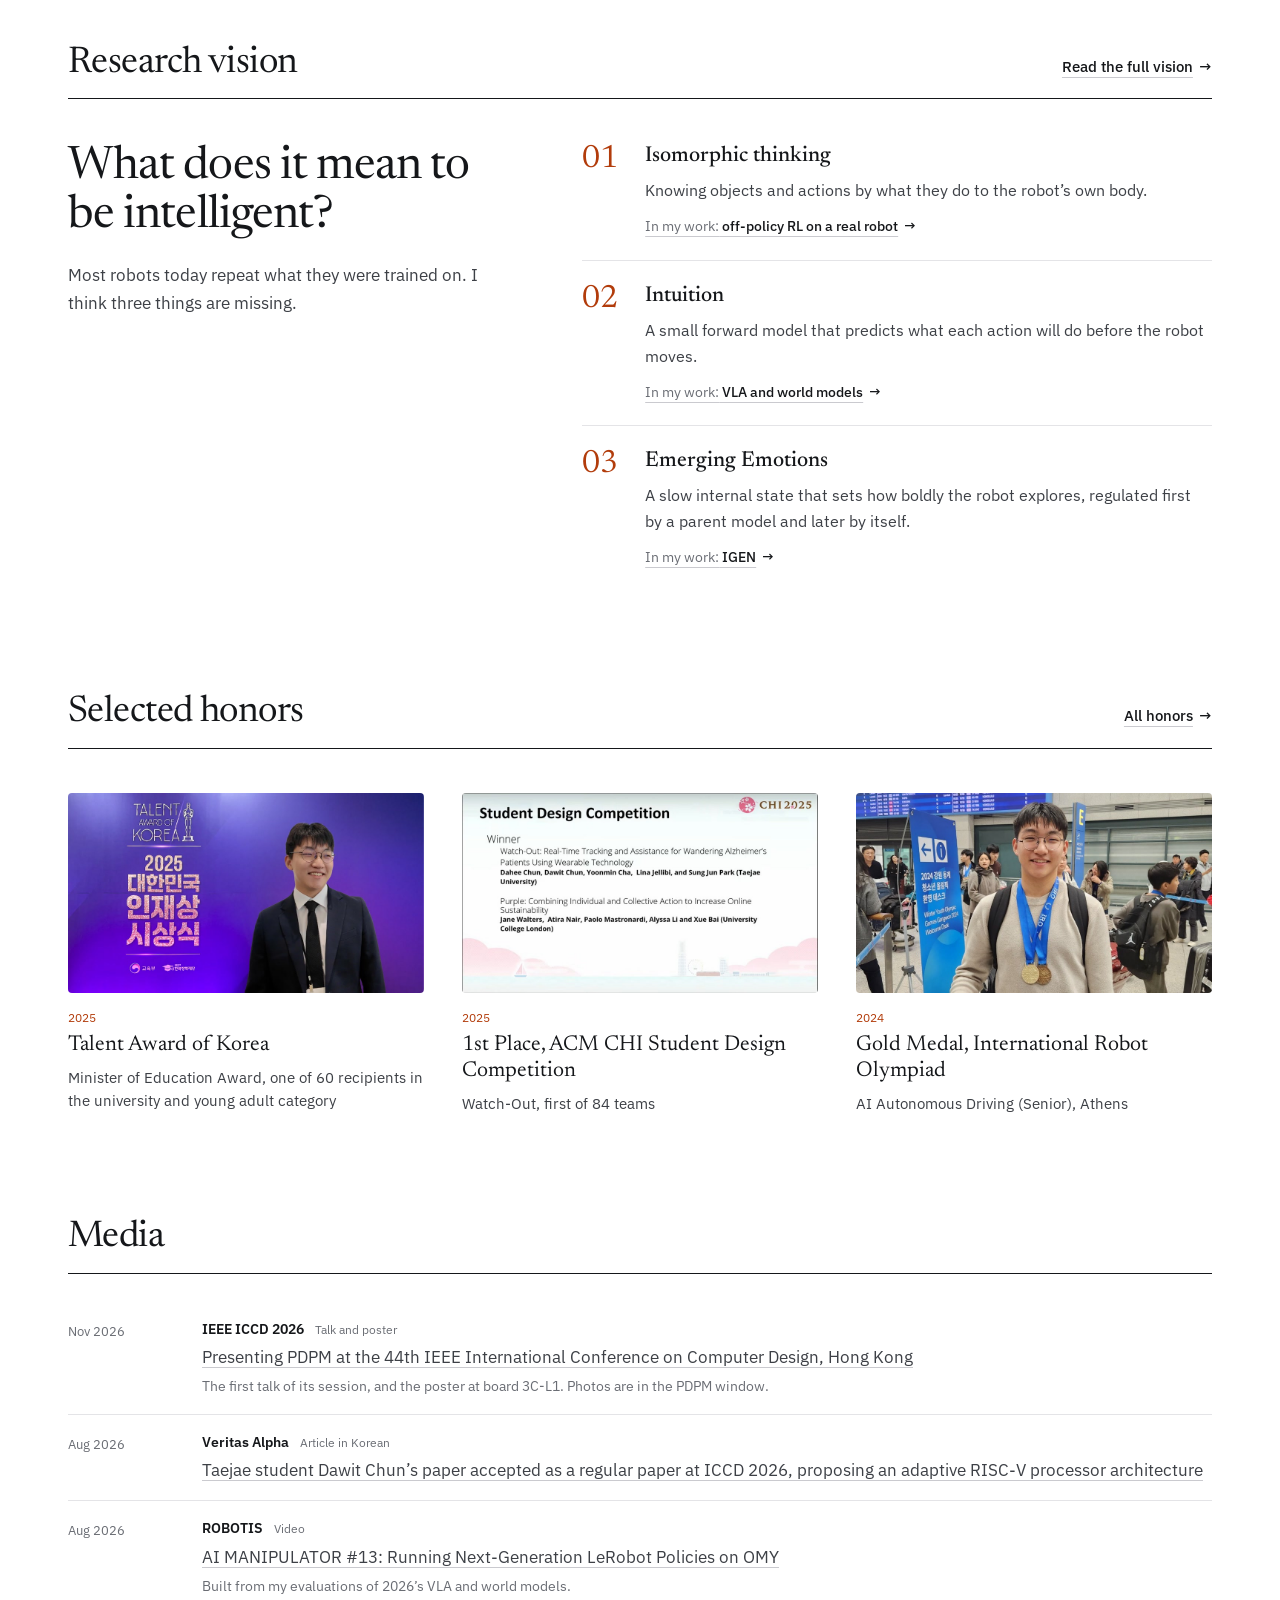
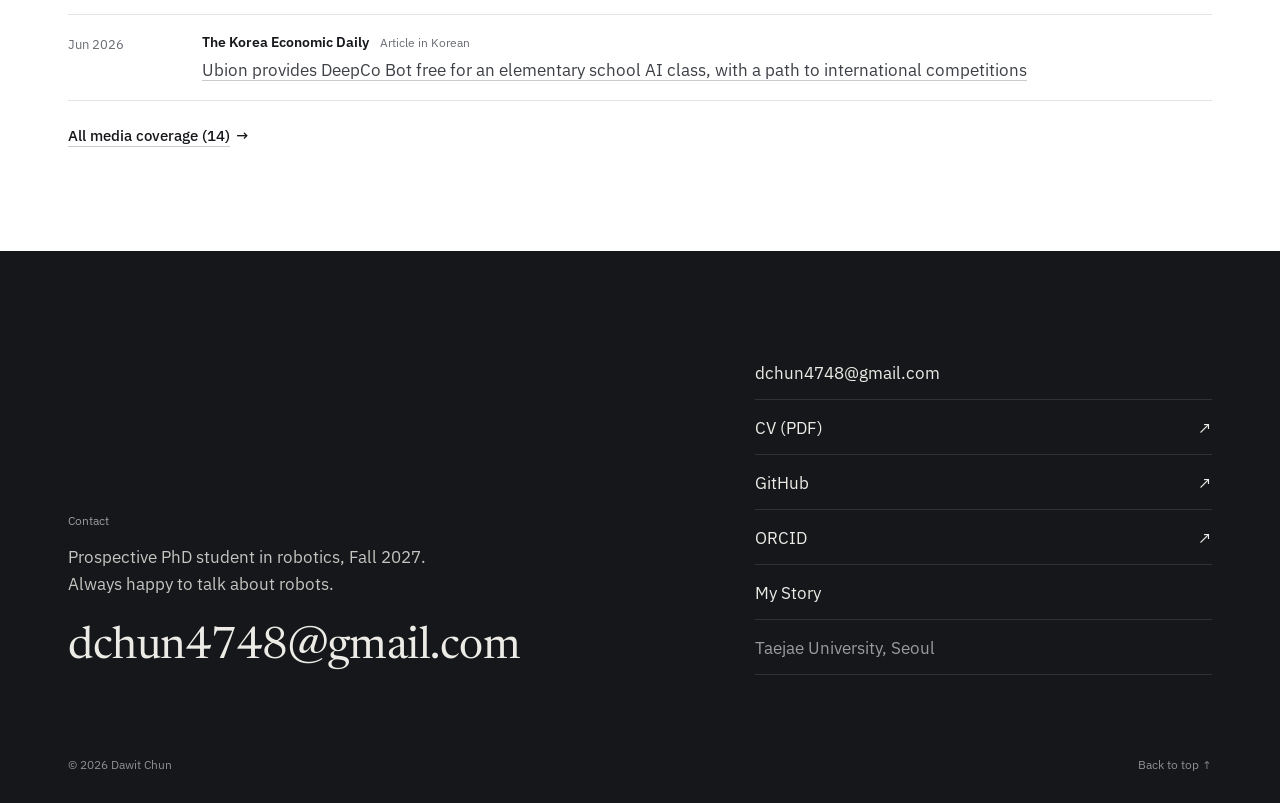
==== commit f8efde80: "Site look: white background, upright smaller home title, larger portrait" ====
--- a/index.html
+++ b/index.html
@@ -21,7 +21,7 @@
   <link rel="preconnect" href="https://fonts.googleapis.com">
   <link rel="preconnect" href="https://fonts.gstatic.com" crossorigin>
   <link rel="stylesheet" href="https://fonts.googleapis.com/css2?family=IBM+Plex+Mono:wght@400;500&family=IBM+Plex+Sans:ital,wght@0,400;0,500;0,600;1,400&family=Newsreader:ital,opsz,wght@0,6..72,300..600;1,6..72,300..600&display=swap">
-  <link rel="stylesheet" href="assets/css/style.css?v=202611160200">
+  <link rel="stylesheet" href="assets/css/style.css?v=202611260100">
   <script src="assets/js/main.js?v=202611020200" defer></script>
 </head>
 <body id="top">
@@ -86,7 +86,7 @@
               <p class="work__label">ROBOTIS, 2026</p>
               <h3 class="work__title"><a href="research.html#robot-learning">VLA and World Models for Robot Manipulation</a></h3>
               <p class="work__meta">Research intern, Humanoid Software Team. Nine weeks on three real robots: 2026’s newest VLA and world models, Prior-ACT, sim-to-real off-policy RL, and HG-DAgger.</p>
-              <div class="work__links"><a class="pill-link pill-link--accent" href="research.html#robot-learning">View research →</a><a class="pill-link" href="https://www.youtube.com/watch?v=lZhRQvXYnh8" target="_blank" rel="noopener">Video</a><a class="pill-link" href="https://docs.robotis.com/docs/systems/omy/resources/technical_story/vla_lerobotnative" target="_blank" rel="noopener">Docs</a></div>
+              <div class="work__links"><a class="pill-link pill-link--accent" href="research.html#robot-learning">View research →</a><a class="pill-link" href="https://www.youtube.com/watch?v=lZhRQvXYnh8" target="_blank" rel="noopener">Video</a><a class="pill-link" href="https://docs.robotis.com/technical-story/omy-vla-lerobotnative" target="_blank" rel="noopener">Docs</a></div>
             </div>
           </li>
           <li class="work reveal">
--- a/assets/css/style.css
+++ b/assets/css/style.css
@@ -4,14 +4,14 @@
    ========================================================================== */
 
 :root {
-  --bg: #faf9f6;          /* paper */
-  --surface: #f1efe9;     /* a shade darker than paper */
+  --bg: #ffffff;          /* paper */
+  --surface: #f4f4f5;     /* a shade darker than paper */
   --card: #ffffff;
   --ink: #15171a;
   --ink-2: #3d4046;
   --muted: #6a6d74;
-  --hair: #e3e0d8;
-  --hair-2: #cbc7bd;
+  --hair: #e4e4e7;
+  --hair-2: #cacacf;
   --accent: #d24a12;      /* graphics: bars, dots, rules */
   --accent-ink: #b23c0b;  /* the accent as text, readable on paper */
   --accent-soft: #fbe9dd;
@@ -236,7 +236,7 @@
   position: sticky;
   top: 0;
   z-index: 50;
-  background: rgba(250, 249, 246, .94);
+  background: rgba(255, 255, 255, .94);
   -webkit-backdrop-filter: saturate(160%) blur(10px);
   backdrop-filter: saturate(160%) blur(10px);
   border-bottom: 1px solid var(--hair);
@@ -386,8 +386,8 @@
 
 .hero__grid {
   display: grid;
-  grid-template-columns: minmax(0, 8fr) minmax(0, 3.4fr);
-  gap: clamp(32px, 5vw, 80px);
+  grid-template-columns: minmax(0, 7fr) minmax(0, 4.6fr);
+  gap: clamp(32px, 5vw, 72px);
   align-items: center;
 }
 
@@ -395,12 +395,12 @@
   max-width: 12.5em;
   margin: 0;
   font-family: var(--serif);
-  font-weight: 400;
-  font-size: clamp(2.5rem, 5vw, 4.3rem);
-  line-height: 1;
-  letter-spacing: -.03em;
-}
-.hero__title em { font-style: italic; color: var(--accent-ink); }
+  font-weight: 500;
+  font-size: clamp(2rem, 3.6vw, 3.1rem);
+  line-height: 1.1;
+  letter-spacing: -.02em;
+}
+.hero__title em { font-style: normal; }
 
 .hero__lede {
   max-width: 56ch;
@@ -450,7 +450,7 @@
 
 @media (max-width: 900px) {
   .hero__grid { grid-template-columns: 1fr; }
-  .hero__portrait { order: -1; max-width: 180px; }
+  .hero__portrait { order: -1; max-width: 260px; }
 }
 
 @media (max-width: 560px) {
@@ -999,7 +999,7 @@
   width: 68px;
   height: 68px;
   border-radius: 50%;
-  background: rgba(250, 249, 246, .95);
+  background: rgba(255, 255, 255, .95);
   transition: transform .3s var(--ease), background-color .3s ease;
 }
 .video:hover .video__play::before { transform: scale(1.06); background: #fff; }
@@ -1560,7 +1560,7 @@
   height: 56px;
   margin: -28px 0 0 -28px;
   border-radius: 50%;
-  background: rgba(250, 249, 246, .95) url("data:image/svg+xml,%3Csvg xmlns='http://www.w3.org/2000/svg' viewBox='0 0 24 24'%3E%3Cpath d='M9 6.5v11l9-5.5z' fill='%23d24a12'/%3E%3C/svg%3E") center / 26px no-repeat;
+  background: rgba(255, 255, 255, .95) url("data:image/svg+xml,%3Csvg xmlns='http://www.w3.org/2000/svg' viewBox='0 0 24 24'%3E%3Cpath d='M9 6.5v11l9-5.5z' fill='%23d24a12'/%3E%3C/svg%3E") center / 26px no-repeat;
 }
 .tcard__when { margin-top: 16px; font-family: var(--mono); font-size: .76rem; color: var(--muted); }
 .tcard__facts { display: flex; flex-wrap: wrap; gap: 2px 22px; margin-top: 6px; }
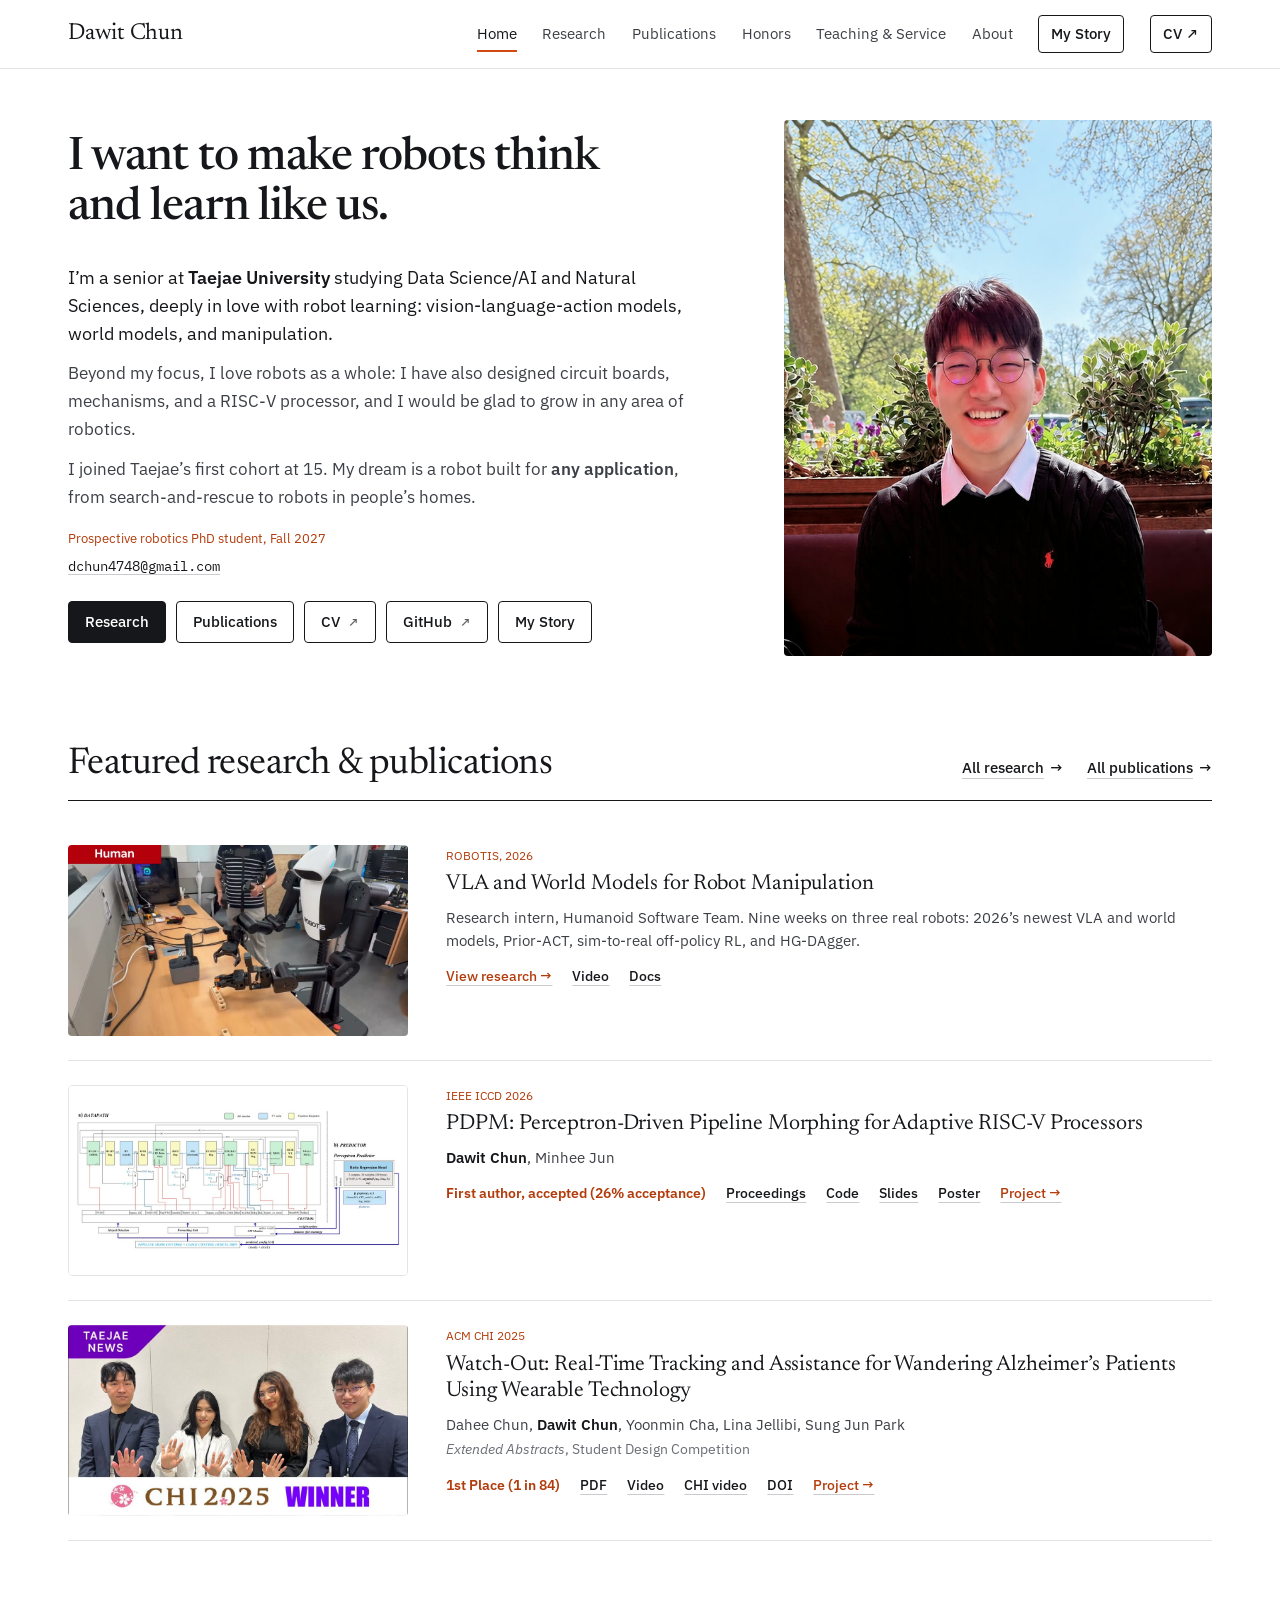
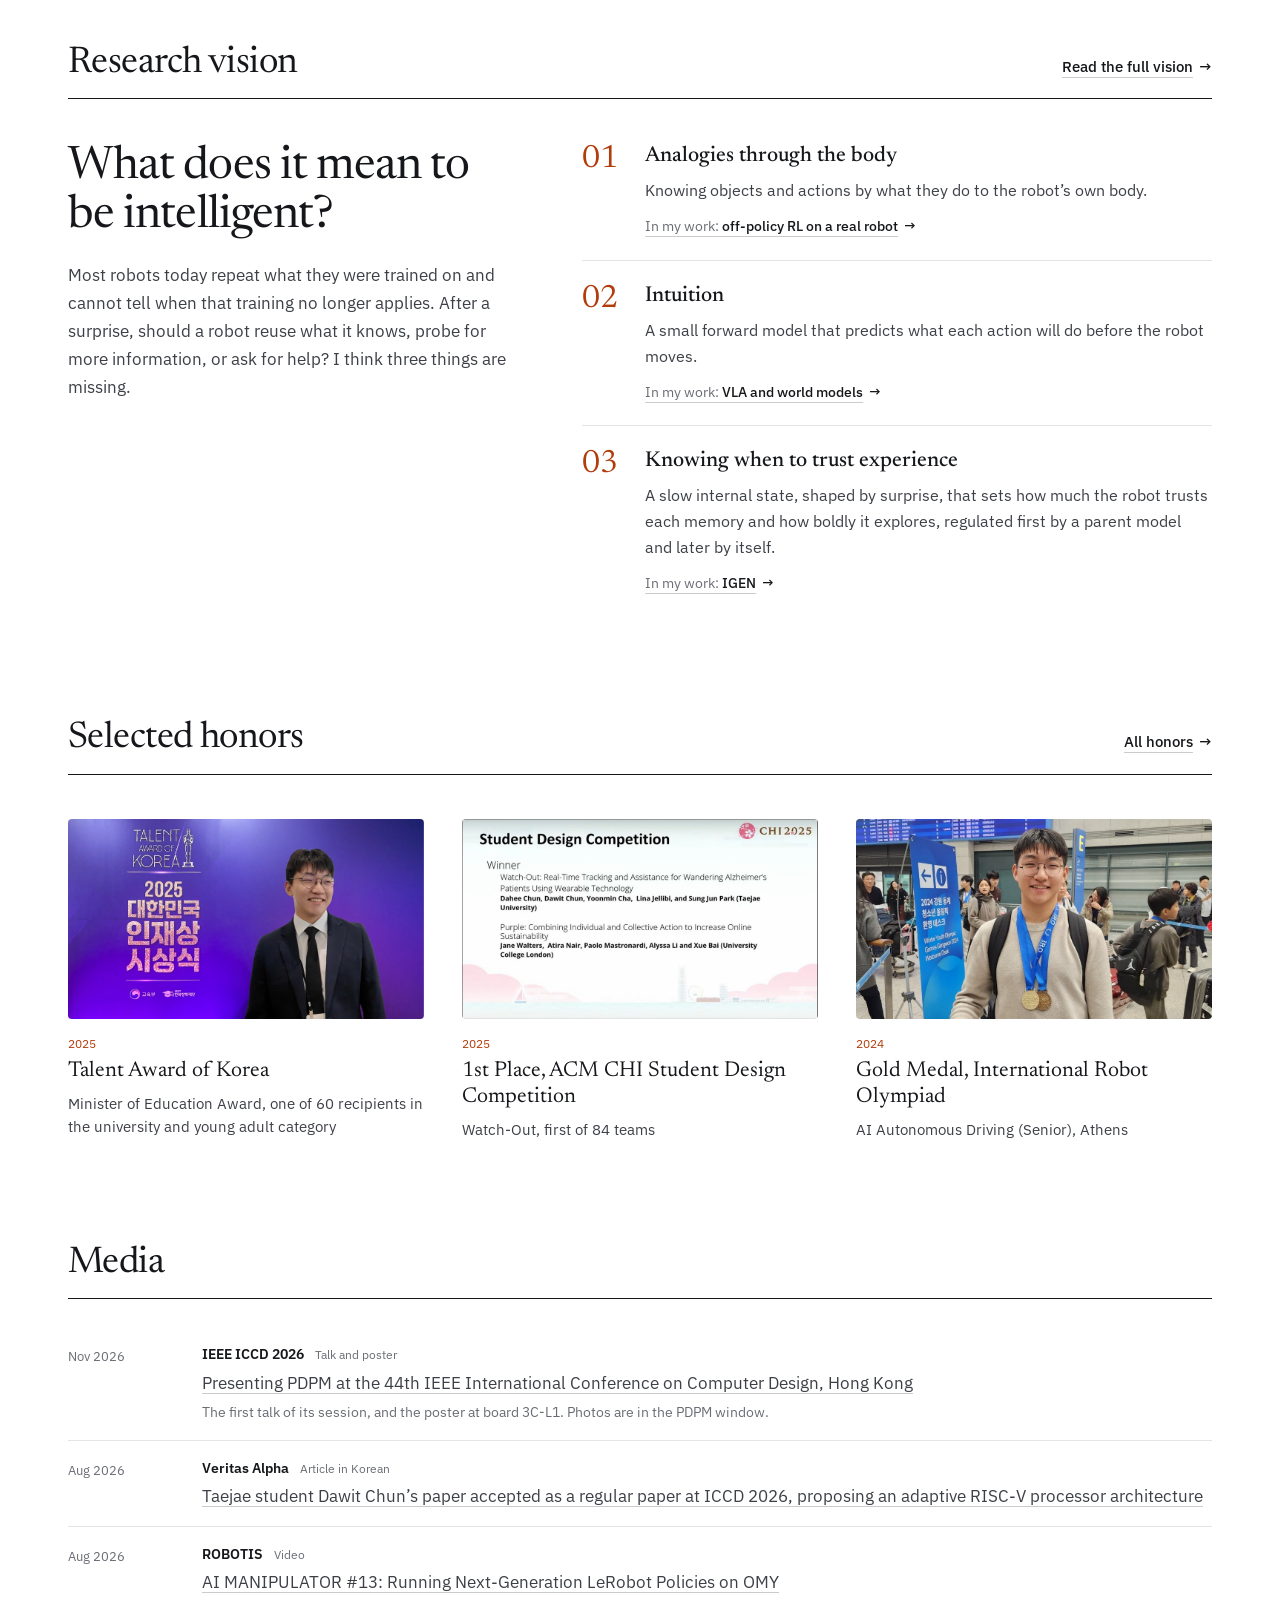
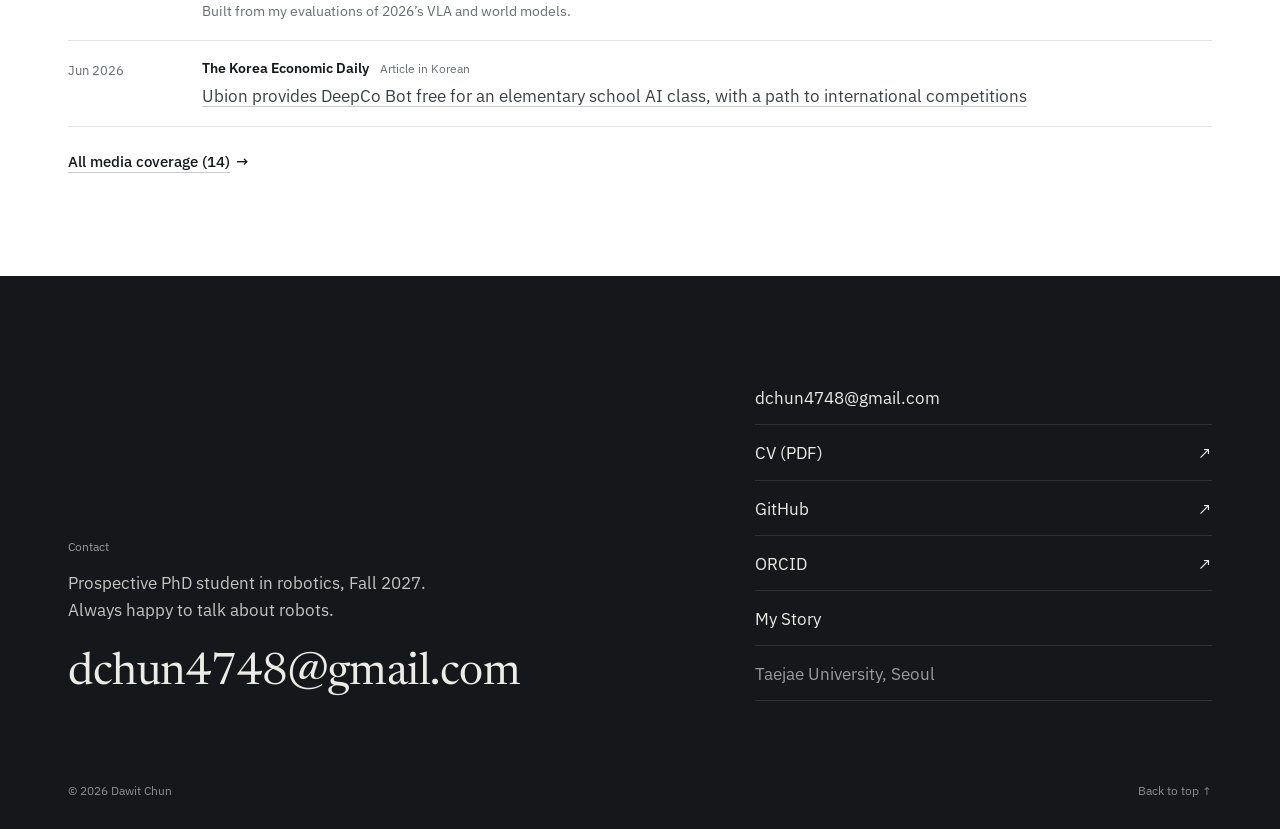
==== commit 4616950f: "Vision: plain names for the three ideas, the core question, Hofstadter's I-mode and M-mode in plain " ====
--- a/index.html
+++ b/index.html
@@ -121,12 +121,12 @@
         <div class="vision">
           <div class="vision__intro reveal">
             <p class="vision__q">What does it mean to be intelligent?</p>
-            <p class="vision__lead">Most robots today repeat what they were trained on. I think three things are missing.</p>
+            <p class="vision__lead">Most robots today repeat what they were trained on and cannot tell when that training no longer applies. After a surprise, should a robot reuse what it knows, probe for more information, or ask for help? I think three things are missing.</p>
           </div>
           <ol class="theses">
             <li class="thesis reveal">
               <span class="thesis__num">01</span>
-              <h3 class="thesis__name">Isomorphic thinking</h3>
+              <h3 class="thesis__name">Analogies through the body</h3>
               <p>Knowing objects and actions by what they do to the robot’s own body.</p>
               <a class="thesis__link link-arrow" href="research.html#off-policy-rl"><span>In my work:</span> off-policy RL on a real robot</a>
             </li>
@@ -138,8 +138,8 @@
             </li>
             <li class="thesis reveal">
               <span class="thesis__num">03</span>
-              <h3 class="thesis__name">Emerging Emotions</h3>
-              <p>A slow internal state that sets how boldly the robot explores, regulated first by a parent model and later by itself.</p>
+              <h3 class="thesis__name">Knowing when to trust experience</h3>
+              <p>A slow internal state, shaped by surprise, that sets how much the robot trusts each memory and how boldly it explores, regulated first by a parent model and later by itself.</p>
               <a class="thesis__link link-arrow" href="research.html#igen"><span>In my work:</span> IGEN</a>
             </li>
           </ol>
@@ -197,8 +197,7 @@
         <div class="argument">
           <div class="reveal">
             <p class="argument__label">Douglas Hofstadter’s <em>Gödel, Escher, Bach</em></p>
-            <p>My favorite book. Hofstadter says,</p>
-            <blockquote class="pull-quote">Intelligence is defined by the <strong>ease</strong> of switching between <strong>I (Intelligence)</strong> and <strong>M (Machine)</strong> Mode…</blockquote>
+            <p>My favorite book. Hofstadter describes two ways of working on a problem. In <strong>M-mode (mechanical)</strong>, you follow the rules from inside the system. In <strong>I-mode (intelligent)</strong>, you step outside the system and look for patterns. For him, being able to jump out of the task you are doing is an inherent part of intelligence.</p>
           </div>
           <div class="figure-pair reveal">
             <img class="photo" src="assets/images/GEB.png" width="402" height="616" loading="lazy" alt="Cover of Gödel, Escher, Bach: an Eternal Golden Braid by Douglas R. Hofstadter">
@@ -209,12 +208,12 @@
         <div class="ideas">
           <div class="ideas__intro reveal">
             <h3 class="ideas__title">What I think robots are missing</h3>
-            <p class="ideas__lead">An intelligent system can think out of the box, <strong>purposely putting itself out of distribution</strong>. Most robots today stay in M mode, repeating what they were trained on. So how does a robot get an “I” mode? I think it needs three things.</p>
+            <p class="ideas__lead">An intelligent system can think out of the box, <strong>purposely putting itself out of distribution</strong>. Most robots today stay in M-mode, repeating what they were trained on, and cannot tell when that training no longer applies. The question behind my research is what a robot should do after a surprise: <strong>reuse what it knows, probe for more information, or ask for help</strong>. Answering it takes an I-mode, and I think a robot needs three things.</p>
           </div>
           <ol class="ideas__list">
             <li class="idea reveal">
               <div><span class="idea__num">01</span>
-              <h4 class="idea__name">Isomorphic thinking</h4></div>
+              <h4 class="idea__name">Analogies through the body</h4></div>
               <p>We decode new knowledge through what we already remember: “1, 2, 3, 4 …” can feel like walking up stairs. A robot should map the world onto its own <strong>embodiment</strong> the same way, knowing objects and actions by what they do to its body: contact, force, displacement. VLAs trained on demonstrations map pixels to actions instead, and in my tests one that succeeded at the center of a table failed a few centimeters off it. The robot’s own rollouts, through RL or teacher-student training, can help close that gap.</p>
             </li>
             <li class="idea reveal">
@@ -224,8 +223,8 @@
             </li>
             <li class="idea reveal">
               <div><span class="idea__num">03</span>
-              <h4 class="idea__name">Emerging Emotions</h4></div>
-              <p>Emotions could emerge through parent-child relationships, since that is how we learn them: a parent soothes a crying baby until the child can calm itself. In a robot, an emotion could be a slow internal state that sets how boldly it explores, regulated first by a parent model and later by itself. In a full sensor suit, impact becomes <strong>pain</strong>, strain becomes fatigue, and low battery becomes hunger. Pain should weaken motors and add sensor noise rather than subtract reward, growing as the robot nears breaking, a mild form of death.</p>
+              <h4 class="idea__name">Knowing when to trust experience</h4></div>
+              <p>We first learn to steady ourselves through others: a parent soothes a crying baby until the child can calm itself. In a robot, a slow internal state could set how much it trusts each memory and how boldly it explores, regulated first by a parent model and later by itself. In my project MU, the first piece is <strong>surprise</strong>: it sets how much each remembered experience is trusted. In a full sensor suit, impact becomes <strong>pain</strong>, strain becomes fatigue, and low battery becomes hunger. Pain should weaken motors and add sensor noise rather than subtract reward, growing as the robot nears breaking, a mild form of death.</p>
             </li>
           </ol>
         </div>
